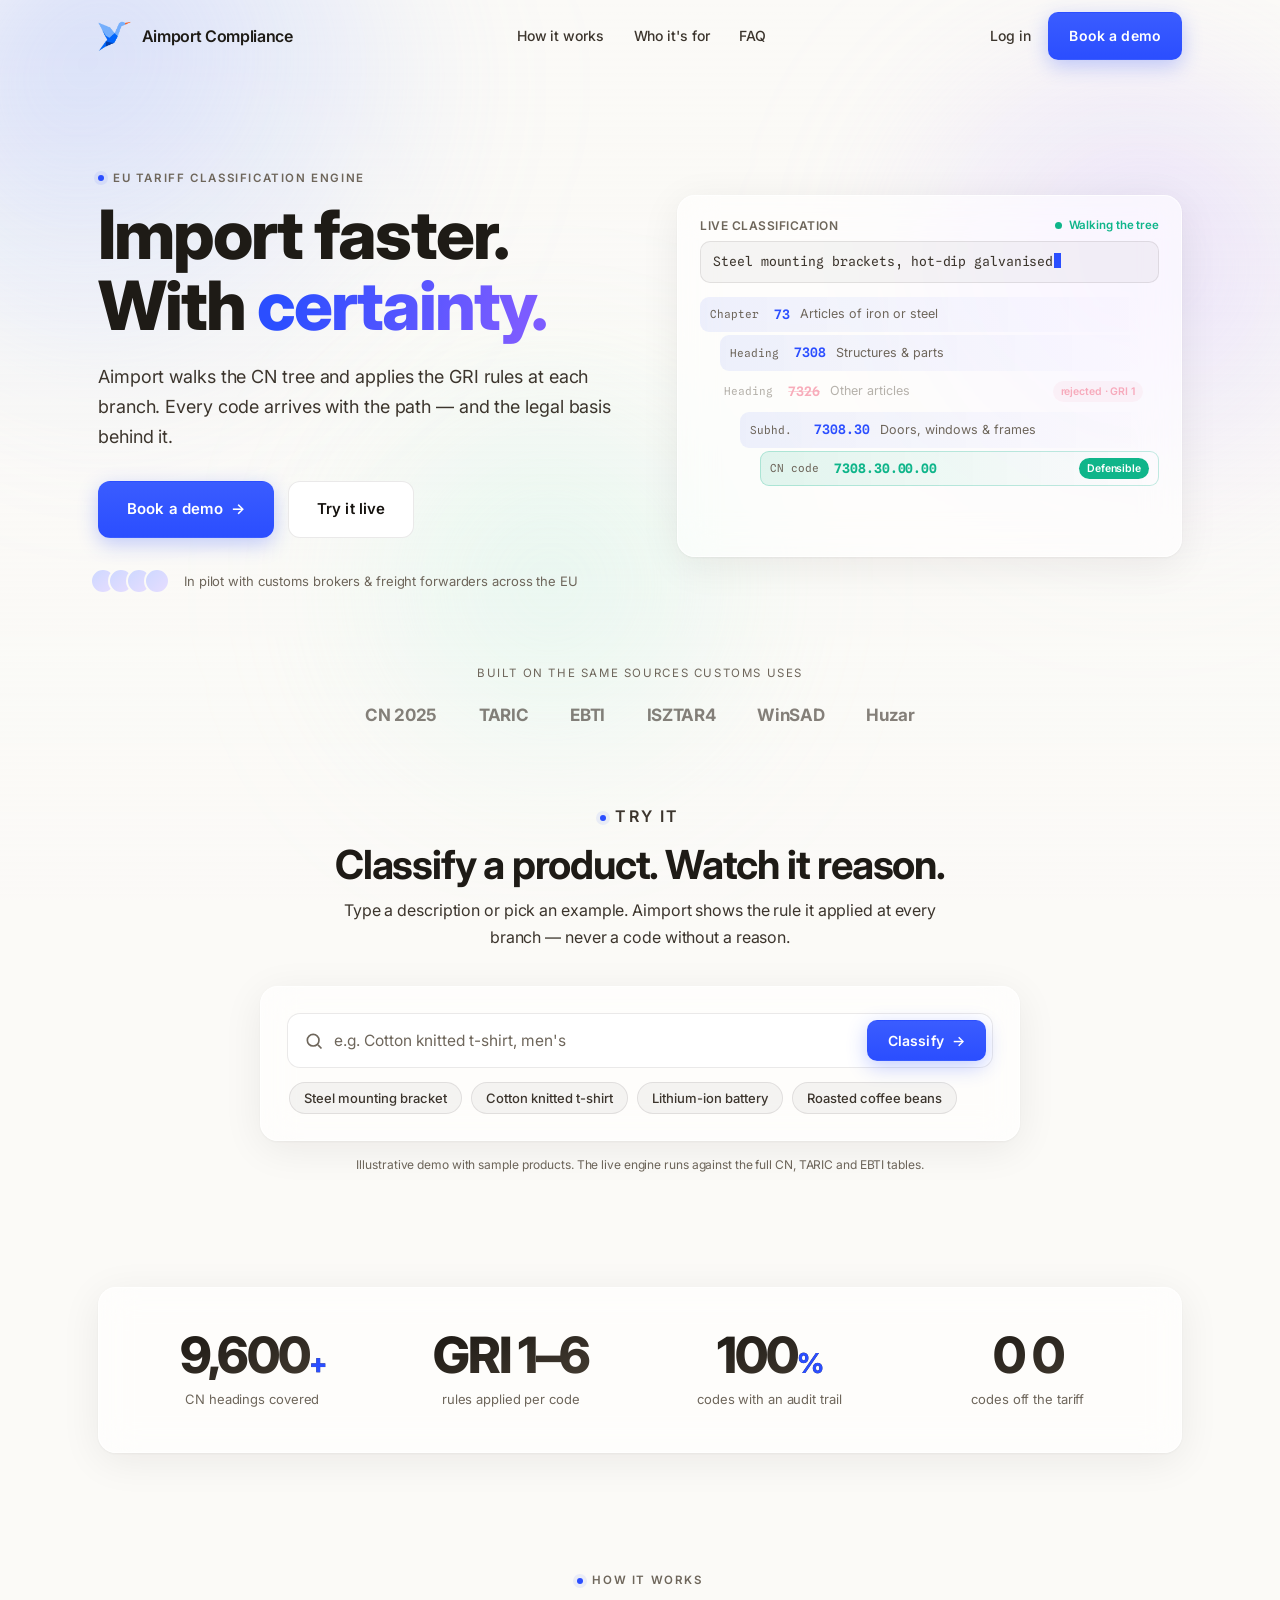
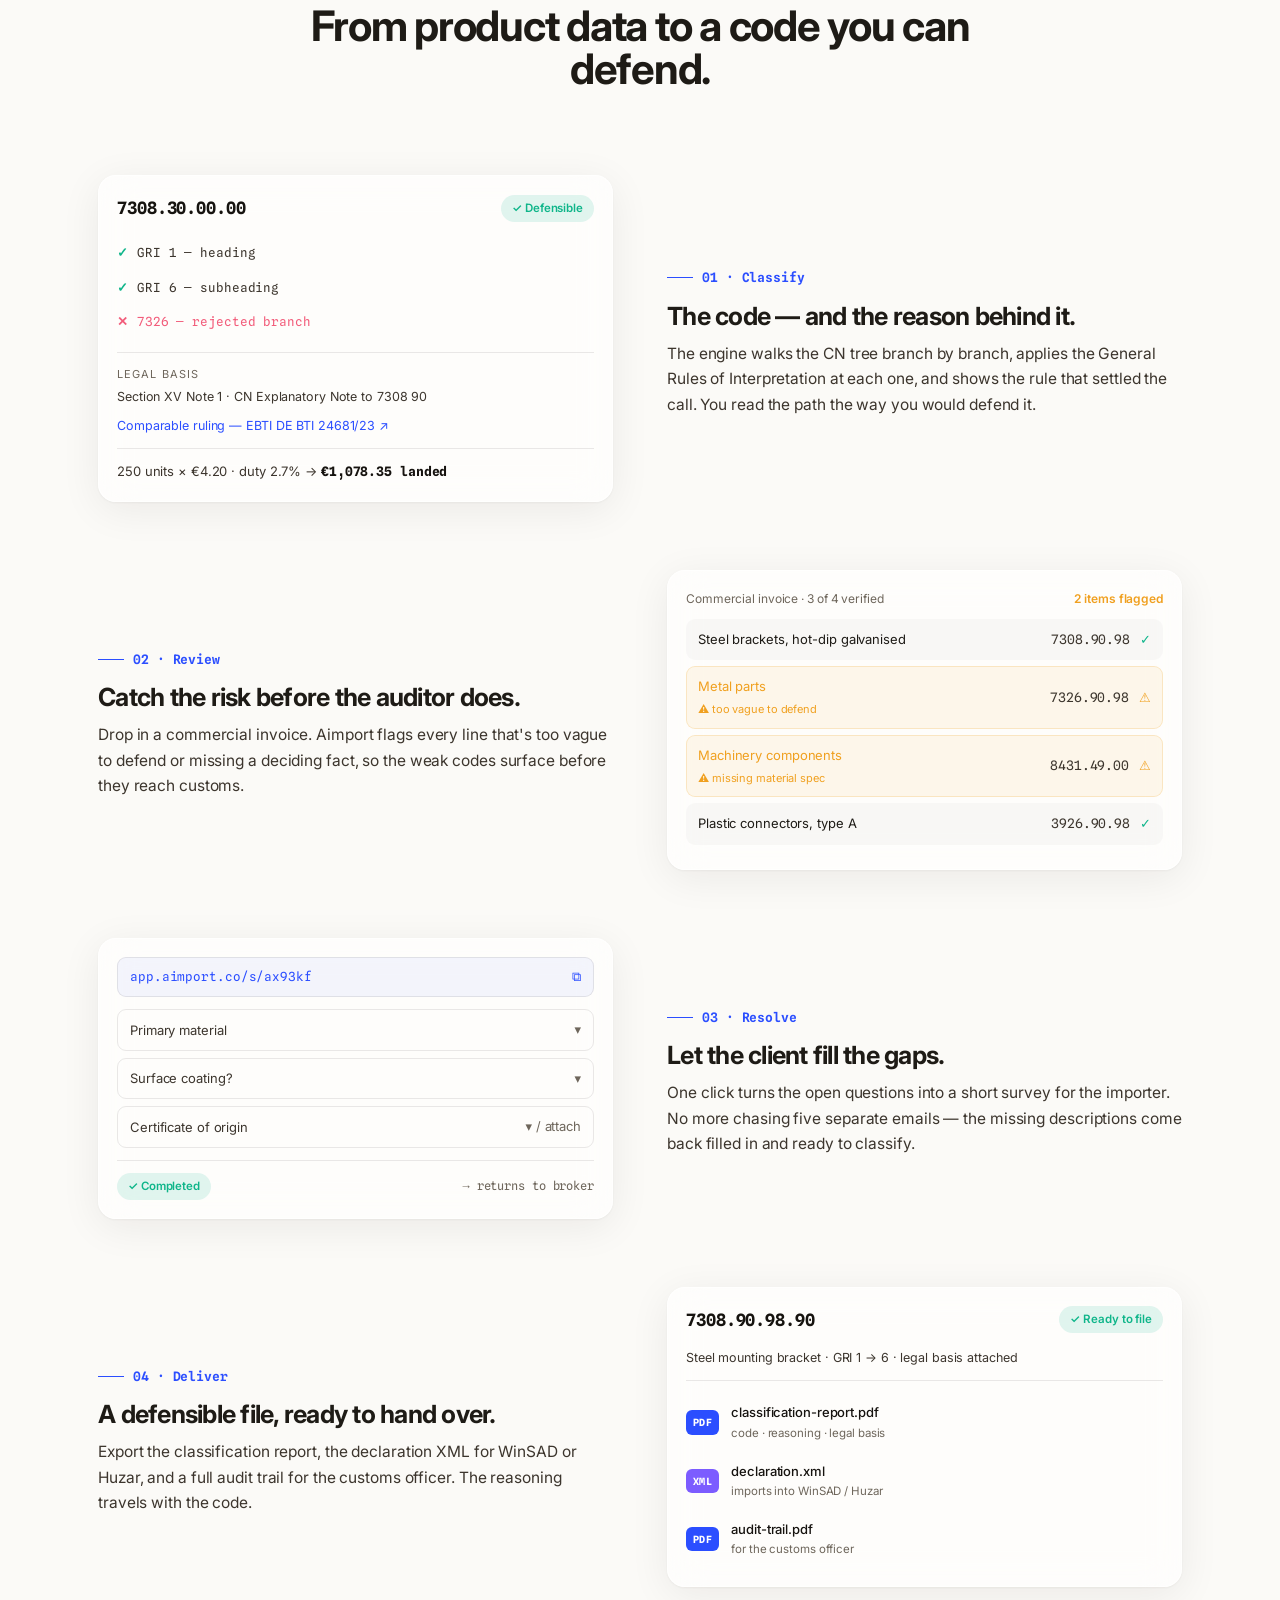
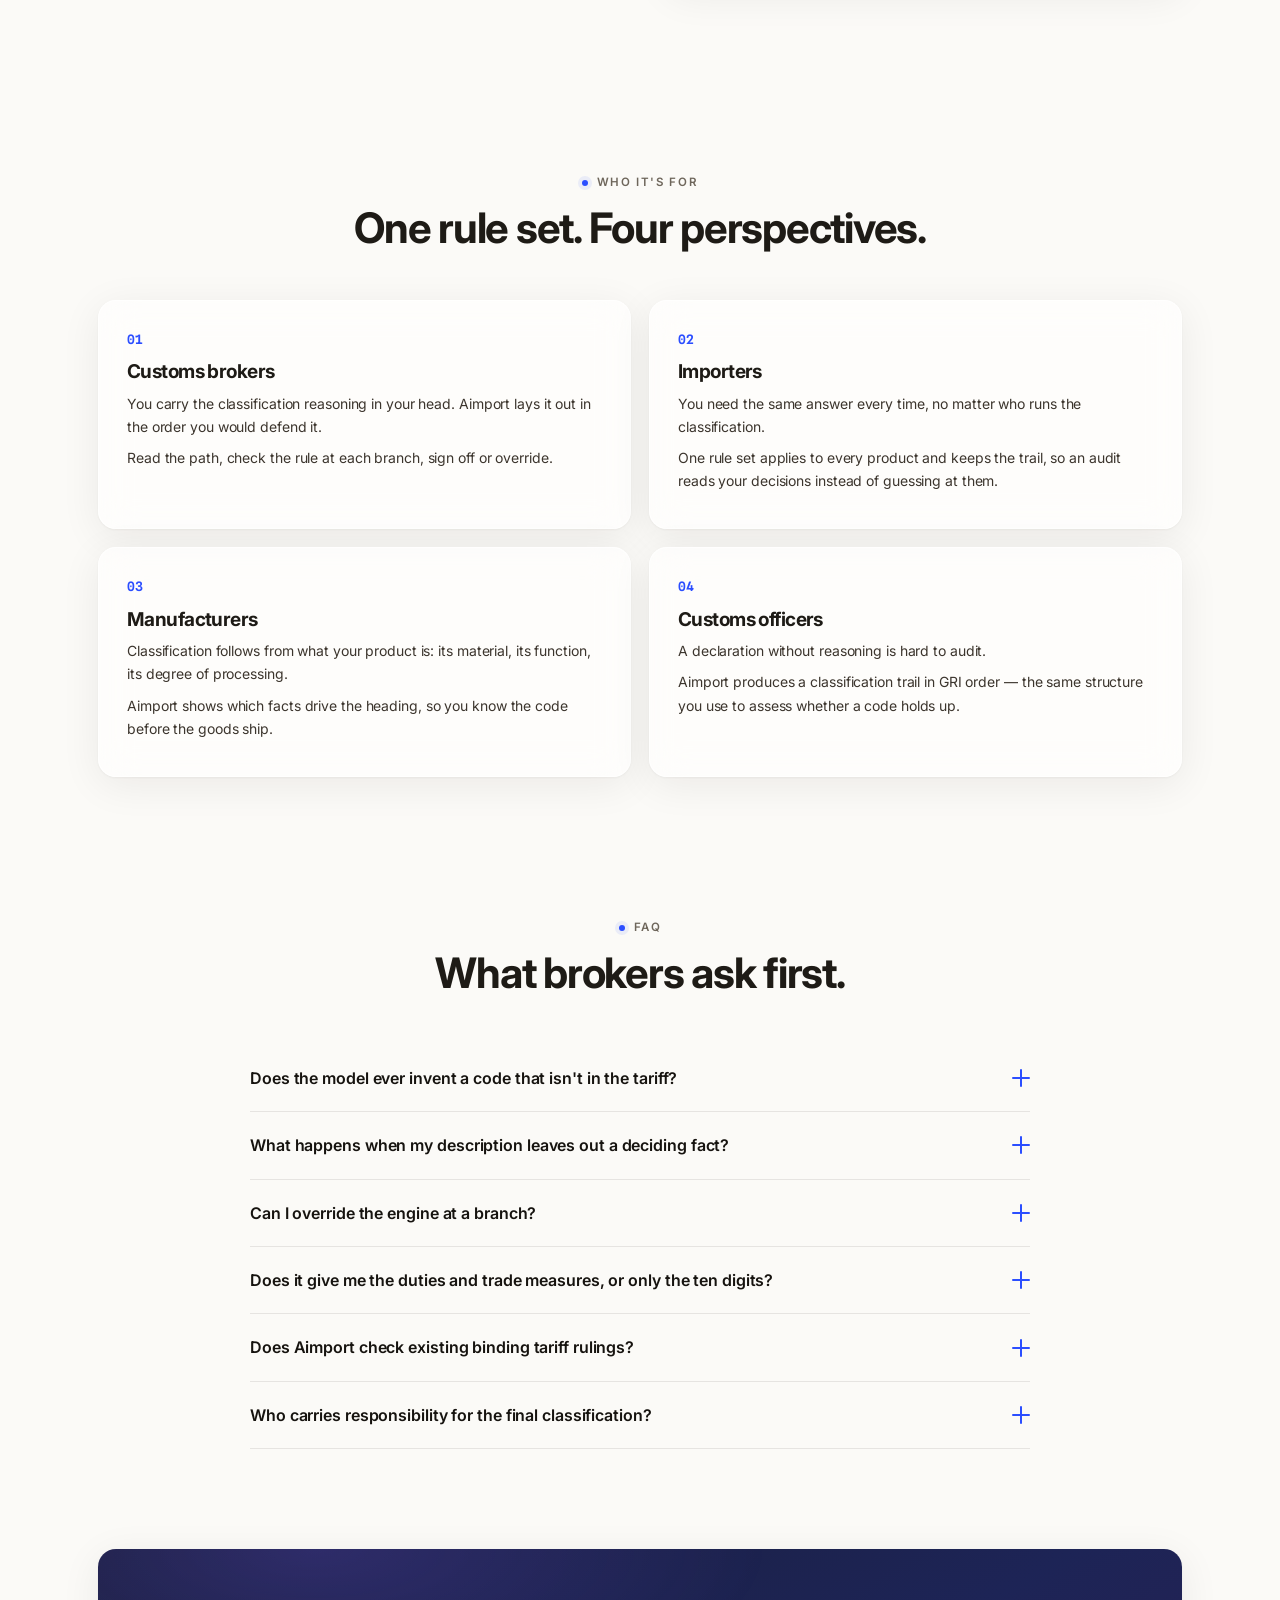
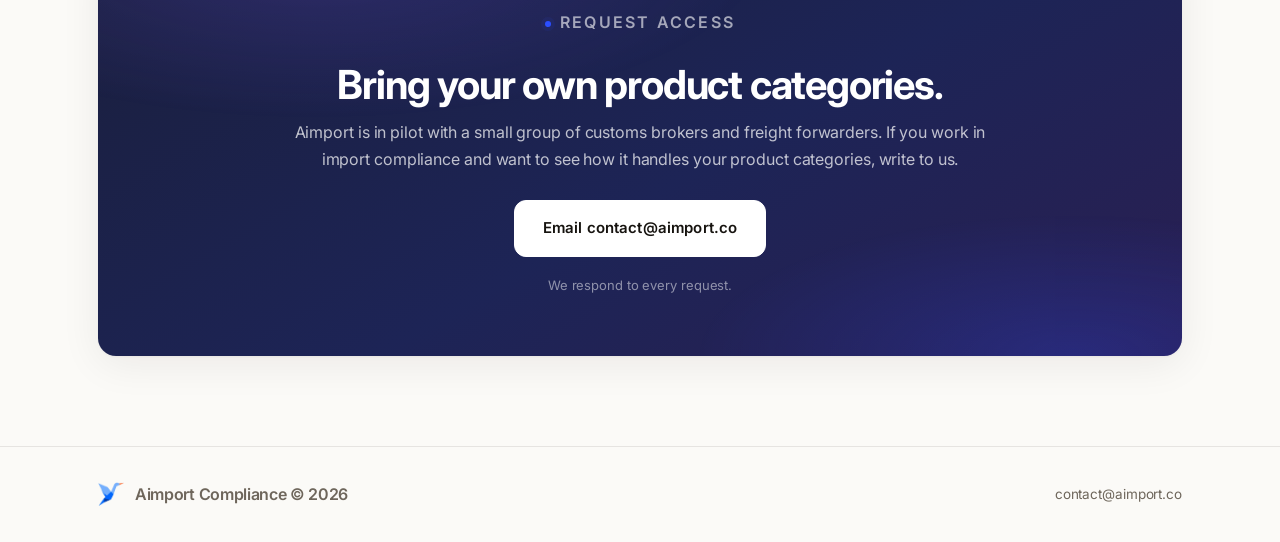
==== redesign/index.html @ 94343684 "redesign: raft-inspired landing variant (animated, multi-accent) Self-contained showcase at /redesig" ====
<!DOCTYPE html>
<html lang="en">
<head>
<meta charset="utf-8">
<meta name="viewport" content="width=device-width, initial-scale=1">
<title>Aimport Compliance — EU Tariff Classification</title>
<meta name="description" content="Aimport walks the CN tree and applies the GRI rules at each branch. Every code arrives with the path and the legal basis behind it.">
<link rel="preconnect" href="https://fonts.googleapis.com">
<link rel="preconnect" href="https://fonts.gstatic.com" crossorigin>
<link href="https://fonts.googleapis.com/css2?family=Inter:wght@400;500;600;700;800&family=Spline+Sans+Mono:wght@400;500;600&display=swap" rel="stylesheet">
<style>
:root{
  /* ---- calm, expanded palette (raft-inspired) ---- */
  --bg:#FBFAF7; --surface:#FFFFFF;
  --ink:#16130F; --text:#1E1B16; --muted:#6E665B; --faint:#3C352D;
  --line:rgba(22,19,15,.09); --line-2:rgba(22,19,15,.05);

  --brand:#2B4EFF;          /* primary blue */
  --violet:#7C5CFF;         /* secondary, gradient partner only */
  --teal:#0FB58A;           /* verified / defensible */
  --amber:#F0A020;          /* risk / flagged */
  --rose:#F25C7A;           /* rejected branch */

  --brand-dim:rgba(43,78,255,.08);
  --glass:rgba(255,255,255,.62);
  --glass-line:rgba(255,255,255,.7);
  --glass-shadow:0 8px 40px rgba(22,19,15,.07), 0 1px 3px rgba(22,19,15,.05);
  --blur:blur(18px) saturate(170%);

  --sans:Inter,system-ui,-apple-system,"Segoe UI",Roboto,sans-serif;
  --mono:"Spline Sans Mono",ui-monospace,SFMono-Regular,Menlo,monospace;
}

*{box-sizing:border-box}
html{scroll-behavior:smooth}
body{margin:0;background:var(--bg);color:var(--text);font-family:var(--sans);
  line-height:1.65;letter-spacing:-.006em;-webkit-font-smoothing:antialiased;overflow-x:hidden}
a{color:inherit;text-decoration:none}
::selection{background:rgba(43,78,255,.16)}
:focus-visible{outline:2px solid var(--brand);outline-offset:3px;border-radius:4px}
h1,h2,h3{margin:0;letter-spacing:-.03em;line-height:1.04}

.wrap{max-width:1140px;margin:0 auto;padding:0 28px}
.eyebrow{font-size:11.5px;font-weight:600;letter-spacing:.14em;text-transform:uppercase;color:var(--muted)}
.eyebrow .dot{display:inline-block;width:6px;height:6px;border-radius:50%;
  background:var(--brand);margin-right:9px;vertical-align:middle;
  box-shadow:0 0 0 4px var(--brand-dim)}

/* ============ animated aurora background ============ */
.aurora{position:fixed;inset:0;z-index:-2;overflow:hidden;pointer-events:none}
.aurora b{position:absolute;border-radius:50%;filter:blur(70px);opacity:.42;mix-blend-mode:multiply}
.aurora .a1{width:46vw;height:46vw;left:-8vw;top:-10vw;
  background:radial-gradient(circle at 30% 30%,#9db4ff,transparent 70%);animation:drift1 22s ease-in-out infinite}
.aurora .a2{width:40vw;height:40vw;right:-6vw;top:6vh;
  background:radial-gradient(circle at 60% 40%,#cbb6ff,transparent 70%);animation:drift2 26s ease-in-out infinite}
.aurora .a3{width:38vw;height:38vw;left:24vw;top:38vh;
  background:radial-gradient(circle at 50% 50%,#a9eed8,transparent 70%);animation:drift3 30s ease-in-out infinite}
.grain{position:fixed;inset:0;z-index:-1;pointer-events:none;opacity:.5;
  background:
    linear-gradient(180deg,rgba(251,250,247,.0) 0%,rgba(251,250,247,.55) 60%,var(--bg) 100%);}
@keyframes drift1{0%,100%{transform:translate(0,0) scale(1)}50%{transform:translate(6vw,4vh) scale(1.12)}}
@keyframes drift2{0%,100%{transform:translate(0,0) scale(1)}50%{transform:translate(-5vw,5vh) scale(1.08)}}
@keyframes drift3{0%,100%{transform:translate(0,0) scale(1)}50%{transform:translate(-4vw,-4vh) scale(1.15)}}

/* ============ scroll progress ============ */
.progress{position:fixed;top:0;left:0;height:2px;width:0;z-index:40;
  background:linear-gradient(90deg,var(--brand),var(--violet));box-shadow:0 0 12px rgba(43,78,255,.5)}

/* ============ nav ============ */
.nav{position:sticky;top:0;z-index:30;transition:background .3s,border-color .3s,box-shadow .3s;
  border-bottom:1px solid transparent}
.nav.scrolled{background:var(--glass);backdrop-filter:var(--blur);-webkit-backdrop-filter:var(--blur);
  border-bottom:1px solid var(--line);box-shadow:0 1px 0 rgba(255,255,255,.5) inset}
.nav .row{display:flex;align-items:center;justify-content:space-between;height:72px}
.logo{display:flex;align-items:center;gap:11px;font-weight:600;font-size:16px;letter-spacing:-.02em}
.logo img{height:30px;width:auto;display:block}
.nav-links{display:flex;gap:30px;align-items:center}
.nav-links a{font-size:14px;font-weight:500;color:var(--faint);transition:color .2s;position:relative}
.nav-links a:hover{color:var(--ink)}
.nav-right{display:flex;gap:18px;align-items:center}
.nav-login{font-size:14px;font-weight:500;color:var(--faint);cursor:pointer;transition:color .2s}
.nav-login:hover{color:var(--ink)}

.btn{display:inline-flex;align-items:center;gap:8px;cursor:pointer;font-family:var(--sans);
  font-size:14px;font-weight:600;letter-spacing:.01em;padding:11px 20px;border-radius:10px;
  border:1px solid var(--line);background:var(--surface);color:var(--ink);
  transition:transform .18s cubic-bezier(.2,.8,.2,1),box-shadow .2s,background .2s,border-color .2s}
.btn:hover{transform:translateY(-1px);box-shadow:var(--glass-shadow)}
.btn-primary{background:linear-gradient(180deg,#3a5cff,#2B4EFF);color:#fff;border-color:transparent;
  box-shadow:0 6px 20px rgba(43,78,255,.28)}
.btn-primary:hover{box-shadow:0 10px 28px rgba(43,78,255,.4);transform:translateY(-2px)}
.btn-lg{padding:15px 28px;font-size:15px;border-radius:12px}
.btn .arr{transition:transform .2s}
.btn:hover .arr{transform:translateX(3px)}

/* ============ hero ============ */
.hero{position:relative;padding:84px 0 40px}
.hero-grid{display:grid;grid-template-columns:1.02fr .98fr;gap:54px;align-items:center}
.hero h1{font-size:clamp(40px,5.4vw,68px);font-weight:800}
.hero h1 .grad{background:linear-gradient(100deg,var(--brand) 10%,var(--violet) 90%);
  -webkit-background-clip:text;background-clip:text;-webkit-text-fill-color:transparent}
.hero-sub{font-size:18px;color:var(--faint);max-width:30em;margin:22px 0 30px}
.hero-cta{display:flex;gap:14px;align-items:center;flex-wrap:wrap}
.trust{margin-top:30px;display:flex;align-items:center;gap:14px;color:var(--muted);font-size:13px}
.trust .avs{display:flex}
.trust .avs span{width:26px;height:26px;border-radius:50%;border:2px solid var(--bg);margin-left:-8px;
  background:linear-gradient(135deg,#cdd8ff,#e7ddff)}
.reveal{opacity:0;transform:translateY(18px);transition:opacity .7s cubic-bezier(.2,.8,.2,1),transform .7s cubic-bezier(.2,.8,.2,1)}
.reveal.in{opacity:1;transform:none}
.reveal.d1{transition-delay:.06s}.reveal.d2{transition-delay:.12s}.reveal.d3{transition-delay:.18s}.reveal.d4{transition-delay:.24s}

/* ---- glass card base ---- */
.glass{background:var(--glass);backdrop-filter:var(--blur);-webkit-backdrop-filter:var(--blur);
  border:1px solid var(--glass-line);border-radius:18px;box-shadow:var(--glass-shadow)}

/* ============ HERO interactive: TARIFF TREE WALK ============ */
.treewalk{padding:20px 22px 22px;position:relative;overflow:hidden}
.tw-head{display:flex;align-items:center;justify-content:space-between;margin-bottom:6px}
.tw-title{font-size:12px;font-weight:600;color:var(--muted);letter-spacing:.04em;text-transform:uppercase}
.tw-live{display:inline-flex;align-items:center;gap:7px;font-size:11.5px;color:var(--teal);font-weight:600}
.tw-live i{width:7px;height:7px;border-radius:50%;background:var(--teal);box-shadow:0 0 0 0 rgba(15,181,138,.5);
  animation:pulse 1.8s infinite}
@keyframes pulse{0%{box-shadow:0 0 0 0 rgba(15,181,138,.45)}70%{box-shadow:0 0 0 7px rgba(15,181,138,0)}100%{box-shadow:0 0 0 0 rgba(15,181,138,0)}}
.tw-input{font-family:var(--mono);font-size:13px;color:var(--faint);background:rgba(22,19,15,.035);
  border:1px solid var(--line);border-radius:10px;padding:9px 12px;margin-bottom:14px}
.tw-input .cur{display:inline-block;width:7px;height:15px;background:var(--brand);vertical-align:-2px;margin-left:1px;animation:blink 1s steps(1) infinite}
@keyframes blink{50%{opacity:0}}
.tw-tree{list-style:none;margin:0;padding:0;font-family:var(--mono);font-size:13px}
.tw-node{display:flex;align-items:center;gap:10px;padding:7px 10px;border-radius:9px;margin:3px 0;
  opacity:.32;transform:translateX(-6px);transition:all .45s cubic-bezier(.2,.8,.2,1);position:relative}
.tw-node .lvl{color:var(--muted);font-size:11px;width:54px;flex:none}
.tw-node .code{font-weight:600;color:var(--faint)}
.tw-node .lbl{color:var(--muted);font-weight:400;font-family:var(--sans);font-size:12.5px;letter-spacing:0}
.tw-node .tag{margin-left:auto;font-size:10.5px;font-weight:600;padding:2px 8px;border-radius:99px;font-family:var(--sans)}
.tw-node[data-depth="1"]{margin-left:0}
.tw-node[data-depth="2"]{margin-left:20px}
.tw-node[data-depth="3"]{margin-left:40px}
.tw-node[data-depth="4"]{margin-left:60px}
.tw-node.active{opacity:1;transform:none;background:linear-gradient(90deg,var(--brand-dim),transparent)}
.tw-node.active .code{color:var(--brand)}
.tw-node.reject{opacity:.5}
.tw-node.reject .code{color:var(--rose);text-decoration:line-through;text-decoration-color:rgba(242,92,122,.55)}
.tw-node.reject .tag{color:var(--rose);background:rgba(242,92,122,.1)}
.tw-node.final{opacity:1;transform:none;background:linear-gradient(90deg,rgba(15,181,138,.12),transparent);
  box-shadow:0 0 0 1px rgba(15,181,138,.25) inset}
.tw-node.final .code{color:var(--teal);font-weight:700}
.tw-node.final .tag{color:#fff;background:var(--teal)}
.tw-foot{margin-top:13px;padding-top:13px;border-top:1px solid var(--line);
  display:flex;align-items:center;justify-content:space-between;font-size:12.5px;color:var(--muted);
  opacity:0;transition:opacity .5s}
.tw-foot.show{opacity:1}
.tw-foot .total{font-family:var(--mono);font-weight:600;color:var(--ink)}

/* ============ logo strip ============ */
.strip{padding:30px 0 10px;text-align:center}
.strip p{font-size:11.5px;letter-spacing:.14em;text-transform:uppercase;color:var(--muted);margin:0 0 18px}
.strip-row{display:flex;justify-content:center;gap:42px;flex-wrap:wrap;align-items:center;opacity:.62}
.strip-row span{font-weight:700;font-size:17px;color:var(--faint);letter-spacing:-.02em}

/* ============ classifier widget ============ */
.demo{padding:64px 0}
.demo-head{text-align:center;max-width:620px;margin:0 auto 36px}
.demo-head h2{font-size:clamp(28px,3.6vw,40px);font-weight:700;margin:14px 0 12px}
.demo-head p{color:var(--faint);font-size:16px;margin:0}
.classifier{padding:26px;max-width:760px;margin:0 auto}
.cl-bar{display:flex;gap:10px;align-items:center;background:var(--surface);border:1px solid var(--line);
  border-radius:13px;padding:6px 6px 6px 16px}
.cl-bar svg{flex:none;color:var(--muted)}
.cl-bar input{flex:1;border:0;outline:0;background:transparent;font-family:var(--sans);font-size:15.5px;
  color:var(--ink);padding:10px 0}
.cl-bar input::placeholder{color:var(--muted)}
.cl-go{flex:none}
.cl-chips{display:flex;gap:9px;flex-wrap:wrap;margin:14px 2px 0}
.cl-chips button{font-family:var(--sans);font-size:13px;font-weight:500;color:var(--faint);cursor:pointer;
  background:rgba(22,19,15,.04);border:1px solid var(--line);border-radius:99px;padding:7px 14px;transition:all .18s}
.cl-chips button:hover{color:var(--brand);border-color:var(--brand);background:var(--brand-dim);transform:translateY(-1px)}
.cl-result{margin-top:18px;border-top:1px dashed var(--line);padding-top:18px;display:none}
.cl-result.show{display:block;animation:fadeUp .5s cubic-bezier(.2,.8,.2,1)}
@keyframes fadeUp{from{opacity:0;transform:translateY(10px)}to{opacity:1;transform:none}}
.cl-trail{list-style:none;margin:0;padding:0}
.cl-trail li{display:flex;align-items:center;gap:11px;padding:9px 12px;border-radius:10px;margin:6px 0;
  background:rgba(22,19,15,.025);font-size:13.5px;opacity:0;transform:translateX(-8px)}
.cl-trail li.in{opacity:1;transform:none;transition:all .4s cubic-bezier(.2,.8,.2,1)}
.cl-trail li .ic{width:20px;height:20px;border-radius:50%;display:grid;place-items:center;flex:none;
  font-size:11px;font-weight:700;color:#fff}
.cl-trail li.ok .ic{background:var(--teal)}
.cl-trail li.rule .ic{background:var(--brand)}
.cl-trail li.x .ic{background:var(--rose)}
.cl-trail li .gri{font-family:var(--mono);font-weight:600;color:var(--faint);flex:none}
.cl-trail li .txt{color:var(--faint)}
.cl-final{margin-top:14px;display:flex;align-items:center;justify-content:space-between;gap:16px;
  background:linear-gradient(100deg,rgba(43,78,255,.07),rgba(124,92,255,.07));
  border:1px solid var(--line);border-radius:13px;padding:16px 20px;opacity:0}
.cl-final.in{opacity:1;transition:opacity .5s}
.cl-final .fcode{font-family:var(--mono);font-size:22px;font-weight:700;color:var(--ink);letter-spacing:-.01em}
.cl-final .flbl{font-size:12px;color:var(--muted);margin-top:2px}
.cl-final .fbadge{font-size:12px;font-weight:600;color:#fff;background:var(--teal);padding:5px 12px;border-radius:99px}
.cl-final .fcost{text-align:right}
.cl-final .fcost b{font-size:17px;color:var(--ink);font-family:var(--mono)}
.disclaimer{text-align:center;font-size:12px;color:var(--muted);margin-top:14px}

/* ============ stats ============ */
.stats{padding:36px 0}
.stats-wrap{display:grid;grid-template-columns:repeat(4,1fr);gap:8px;padding:34px 28px}
.stat{text-align:center;padding:8px}
.stat .num{font-size:clamp(34px,4vw,50px);font-weight:800;letter-spacing:-.04em;line-height:1;
  background:linear-gradient(160deg,var(--ink),#4a4136);-webkit-background-clip:text;background-clip:text;-webkit-text-fill-color:transparent}
.stat .num .u{font-size:.55em;color:var(--brand);-webkit-text-fill-color:var(--brand)}
.stat .lbl{font-size:13px;color:var(--muted);margin-top:9px}

/* ============ features (how it works) ============ */
.features{padding:70px 0}
.sec-head{max-width:680px;margin:0 auto 50px;text-align:center}
.sec-head h2{font-size:clamp(28px,3.6vw,42px);font-weight:700;margin:14px 0 0}
.feat{display:grid;grid-template-columns:1fr 1fr;gap:54px;align-items:center;padding:34px 0}
.feat:nth-child(even) .feat-copy{order:2}
.feat-copy .step-no{font-family:var(--mono);font-size:13px;font-weight:600;color:var(--brand);
  display:inline-flex;align-items:center;gap:9px}
.feat-copy .step-no::before{content:"";width:26px;height:1px;background:var(--brand)}
.feat-copy h3{font-size:25px;font-weight:700;margin:14px 0 12px}
.feat-copy p{color:var(--faint);font-size:15.5px;margin:0;max-width:34em}

/* mock cards */
.mock{padding:18px;font-family:var(--mono);font-size:12.5px}
.mock-top{display:flex;align-items:center;justify-content:space-between;margin-bottom:14px}
.mcode{font-size:17px;font-weight:700;color:var(--ink)}
.pill{display:inline-flex;align-items:center;gap:6px;font-family:var(--sans);font-size:11.5px;font-weight:600;
  padding:4px 11px;border-radius:99px}
.pill-ok{color:var(--teal);background:rgba(15,181,138,.12)}
.pill-warn{color:var(--amber);background:rgba(240,160,32,.14)}
.mline{display:flex;align-items:center;gap:9px;padding:7px 0;color:var(--faint)}
.mline .ck{color:var(--teal);font-weight:700}
.mline.rej{color:var(--rose)}.mline.rej .ck{color:var(--rose)}
.mdiv{border:0;border-top:1px solid var(--line);margin:12px 0}
.mlegal-lbl{font-family:var(--sans);font-size:11px;text-transform:uppercase;letter-spacing:.1em;color:var(--muted)}
.mlegal{font-family:var(--sans);font-size:12.5px;color:var(--faint);margin-top:4px}
.mbti{font-family:var(--sans);font-size:12.5px;color:var(--brand);display:inline-block;margin-top:8px}
.mcost{font-family:var(--sans);font-size:13px;color:var(--faint);margin-top:6px}
.mcost b{color:var(--ink);font-family:var(--mono)}

/* invoice mock */
.inv-bar{display:flex;justify-content:space-between;font-family:var(--sans);font-size:12px;margin-bottom:10px}
.inv-bar .l{color:var(--muted)}.inv-bar .r{color:var(--amber);font-weight:600}
.inv-row{display:flex;align-items:center;justify-content:space-between;gap:12px;padding:10px 12px;
  border-radius:9px;margin:6px 0;background:rgba(22,19,15,.025);font-family:var(--sans);font-size:13px}
.inv-row.flag{background:rgba(240,160,32,.08);box-shadow:0 0 0 1px rgba(240,160,32,.2) inset;
  animation:flagpulse 2.4s ease-in-out infinite}
@keyframes flagpulse{0%,100%{box-shadow:0 0 0 1px rgba(240,160,32,.18) inset}50%{box-shadow:0 0 0 1px rgba(240,160,32,.5) inset}}
.inv-row .weak{color:var(--amber)}
.inv-row .ic{font-family:var(--mono);color:var(--faint);display:flex;gap:10px;align-items:center}
.inv-row .st-ok{color:var(--teal)}.inv-row .st-warn{color:var(--amber)}
.inv-flag{font-size:11px;color:var(--amber);margin-top:3px}

/* export mock */
.exp-file{display:flex;align-items:center;gap:12px;padding:9px 0;font-family:var(--sans)}
.exp-ext{font-family:var(--mono);font-size:10px;font-weight:700;color:#fff;background:var(--brand);
  padding:4px 7px;border-radius:6px;letter-spacing:.04em}
.exp-ext.xml{background:var(--violet)}
.exp-name{font-size:13px;color:var(--ink);font-weight:500}
.exp-meta{font-size:11.5px;color:var(--muted)}

/* survey mock */
.sv-link{display:flex;justify-content:space-between;align-items:center;font-family:var(--mono);
  background:rgba(43,78,255,.05);border:1px solid var(--line);border-radius:9px;padding:9px 12px;
  color:var(--brand);font-size:12.5px;margin-bottom:12px}
.sv-q{display:flex;justify-content:space-between;font-family:var(--sans);font-size:13px;color:var(--faint);
  padding:9px 12px;border:1px solid var(--line);border-radius:9px;margin:7px 0}
.sv-q .car{color:var(--muted)}

/* ============ who cards ============ */
.who{padding:70px 0}
.who-grid{display:grid;grid-template-columns:repeat(2,1fr);gap:18px}
.who-card{padding:28px;position:relative;overflow:hidden;transition:transform .25s,box-shadow .25s}
.who-card::before{content:"";position:absolute;width:200px;height:200px;border-radius:50%;
  background:radial-gradient(circle,var(--brand),transparent 70%);opacity:0;
  left:var(--gx,50%);top:var(--gy,50%);transform:translate(-50%,-50%);transition:opacity .3s;pointer-events:none;filter:blur(40px)}
.who-card:hover::before{opacity:.1}
.who-card .wn{font-family:var(--mono);font-size:13px;color:var(--brand);font-weight:600}
.who-card h3{font-size:19px;margin:12px 0 10px;font-weight:700}
.who-card p{color:var(--faint);font-size:14px;margin:0 0 8px}

/* ============ faq ============ */
.faq{padding:60px 0}
.faq-list{max-width:780px;margin:30px auto 0}
.faq-item{border-bottom:1px solid var(--line)}
.faq-item summary{list-style:none;cursor:pointer;padding:20px 0;display:flex;justify-content:space-between;
  gap:20px;align-items:center;font-size:16px;font-weight:600;color:var(--ink)}
.faq-item summary::-webkit-details-marker{display:none}
.faq-item .mk{width:18px;height:18px;flex:none;position:relative}
.faq-item .mk::before,.faq-item .mk::after{content:"";position:absolute;background:var(--brand);
  border-radius:2px;transition:transform .25s}
.faq-item .mk::before{left:0;top:8px;width:18px;height:2px}
.faq-item .mk::after{left:8px;top:0;width:2px;height:18px}
.faq-item[open] .mk::after{transform:scaleY(0)}
.faq-item .ans{overflow:hidden;max-height:0;transition:max-height .35s ease}
.faq-item[open] .ans{max-height:300px}
.faq-item .ans p{color:var(--faint);font-size:14.5px;margin:0 0 20px;max-width:62ch}

/* ============ final cta ============ */
.cta{padding:40px 0 90px}
.cta-card{padding:60px 40px;text-align:center;position:relative;overflow:hidden;
  background:linear-gradient(150deg,#1a1f3d 0%,#1d2456 55%,#2a1f52 100%);border:0}
.cta-card::after{content:"";position:absolute;inset:0;opacity:.6;pointer-events:none;
  background:radial-gradient(60% 60% at 20% 0%,rgba(124,92,255,.35),transparent 70%),
             radial-gradient(50% 50% at 90% 100%,rgba(43,78,255,.4),transparent 70%)}
.cta-card>*{position:relative;z-index:1}
.cta-card .eyebrow{color:rgba(255,255,255,.6)}
.cta-card h2{color:#fff;font-size:clamp(28px,3.6vw,40px);font-weight:700;margin:14px 0 14px}
.cta-card p{color:rgba(255,255,255,.72);font-size:16px;max-width:46em;margin:0 auto 28px}
.cta-card .respond{color:rgba(255,255,255,.5);font-size:13px;margin-top:18px}
.btn-light{background:#fff;color:var(--ink);border-color:#fff}
.btn-light:hover{box-shadow:0 12px 30px rgba(0,0,0,.3)}

/* ============ footer ============ */
footer{padding:34px 0;border-top:1px solid var(--line)}
footer .row{display:flex;justify-content:space-between;align-items:center;font-size:13.5px;color:var(--muted);flex-wrap:wrap;gap:12px}
footer a:hover{color:var(--brand)}

/* ============ responsive ============ */
@media(max-width:900px){
  .hero-grid,.feat,.who-grid,.stats-wrap{grid-template-columns:1fr}
  .feat{gap:28px}.feat:nth-child(even) .feat-copy{order:0}
  .nav-links{display:none}
  .stats-wrap{grid-template-columns:repeat(2,1fr);gap:24px}
  .hero{padding-top:50px}
}

@media(prefers-reduced-motion:reduce){
  *{animation:none!important;transition:none!important;scroll-behavior:auto!important}
  .reveal{opacity:1;transform:none}
  .aurora b{opacity:.3}
}
</style>
</head>
<body>

<div class="aurora"><b class="a1"></b><b class="a2"></b><b class="a3"></b></div>
<div class="grain"></div>
<div class="progress" id="progress"></div>

<!-- ============ NAV ============ -->
<header class="nav" id="nav">
  <div class="wrap row">
    <a class="logo" href="#"><img src="../logo-mark.png" alt="Aimport">Aimport Compliance</a>
    <nav class="nav-links">
      <a href="#how">How it works</a>
      <a href="#who">Who it's for</a>
      <a href="#faq">FAQ</a>
    </nav>
    <div class="nav-right">
      <span class="nav-login">Log in</span>
      <a class="btn btn-primary" href="https://calendly.com/leo-goerg/aimport-demo" target="_blank" rel="noopener">Book a demo</a>
    </div>
  </div>
</header>

<!-- ============ HERO ============ -->
<section class="hero">
  <div class="wrap hero-grid">
    <div>
      <p class="eyebrow reveal"><span class="dot"></span>EU tariff classification engine</p>
      <h1 class="reveal d1">Import faster.<br>With <span class="grad">certainty.</span></h1>
      <p class="hero-sub reveal d2">Aimport walks the CN tree and applies the GRI rules at each branch. Every code arrives with the path — and the legal basis behind it.</p>
      <div class="hero-cta reveal d3">
        <a class="btn btn-primary btn-lg" href="https://calendly.com/leo-goerg/aimport-demo" target="_blank" rel="noopener">Book a demo <span class="arr">→</span></a>
        <a class="btn btn-lg" href="#demo">Try it live</a>
      </div>
      <div class="trust reveal d4">
        <div class="avs"><span></span><span></span><span></span><span></span></div>
        In pilot with customs brokers &amp; freight forwarders across the EU
      </div>
    </div>

    <!-- interactive tariff tree walk -->
    <div class="glass treewalk reveal d2" id="treewalk">
      <div class="tw-head">
        <span class="tw-title">Live classification</span>
        <span class="tw-live"><i></i>Walking the tree</span>
      </div>
      <div class="tw-input">Steel mounting brackets, hot-dip galvanised<span class="cur"></span></div>
      <ul class="tw-tree" id="twTree">
        <li class="tw-node" data-depth="1" data-step="0"><span class="lvl">Chapter</span><span class="code">73</span><span class="lbl">Articles of iron or steel</span></li>
        <li class="tw-node" data-depth="2" data-step="1"><span class="lvl">Heading</span><span class="code">7308</span><span class="lbl">Structures &amp; parts</span></li>
        <li class="tw-node reject" data-depth="2" data-step="1"><span class="lvl">Heading</span><span class="code">7326</span><span class="lbl">Other articles</span><span class="tag">rejected · GRI 1</span></li>
        <li class="tw-node" data-depth="3" data-step="2"><span class="lvl">Subhd.</span><span class="code">7308.30</span><span class="lbl">Doors, windows &amp; frames</span></li>
        <li class="tw-node final" data-depth="4" data-step="3"><span class="lvl">CN code</span><span class="code">7308.30.00.00</span><span class="tag">Defensible</span></li>
      </ul>
      <div class="tw-foot" id="twFoot">
        <span>GRI 1 → 6 · Section XV Note 1</span>
        <span class="total">€1,078.35 landed</span>
      </div>
    </div>
  </div>
</section>

<!-- ============ LOGO STRIP ============ -->
<section class="strip">
  <div class="wrap">
    <p>Built on the same sources customs uses</p>
    <div class="strip-row">
      <span>CN&nbsp;2025</span><span>TARIC</span><span>EBTI</span><span>ISZTAR4</span><span>WinSAD</span><span>Huzar</span>
    </div>
  </div>
</section>

<!-- ============ INTERACTIVE CLASSIFIER ============ -->
<section class="demo" id="demo">
  <div class="wrap">
    <div class="demo-head reveal">
      <p class="eyebrow"><span class="dot"></span>Try it</p>
      <h2>Classify a product. Watch it reason.</h2>
      <p>Type a description or pick an example. Aimport shows the rule it applied at every branch — never a code without a reason.</p>
    </div>

    <div class="glass classifier reveal d1">
      <div class="cl-bar">
        <svg width="20" height="20" viewBox="0 0 24 24" fill="none" stroke="currentColor" stroke-width="2"><circle cx="11" cy="11" r="7"/><path d="M21 21l-4.3-4.3"/></svg>
        <input id="clInput" type="text" placeholder="e.g. Cotton knitted t-shirt, men's" autocomplete="off">
        <button class="btn btn-primary cl-go" id="clGo">Classify <span class="arr">→</span></button>
      </div>
      <div class="cl-chips" id="clChips">
        <button data-k="steel">Steel mounting bracket</button>
        <button data-k="tshirt">Cotton knitted t-shirt</button>
        <button data-k="battery">Lithium-ion battery</button>
        <button data-k="coffee">Roasted coffee beans</button>
      </div>

      <div class="cl-result" id="clResult">
        <ul class="cl-trail" id="clTrail"></ul>
        <div class="cl-final" id="clFinal">
          <div>
            <div class="fcode" id="fCode">—</div>
            <div class="flbl" id="fLbl"></div>
          </div>
          <div class="fcost">
            <span class="fbadge">Defensible</span>
            <div style="margin-top:8px"><b id="fCost"></b><div class="flbl">est. landed cost</div></div>
          </div>
        </div>
      </div>
    </div>
    <p class="disclaimer">Illustrative demo with sample products. The live engine runs against the full CN, TARIC and EBTI tables.</p>
  </div>
</section>

<!-- ============ STATS ============ -->
<section class="stats">
  <div class="wrap">
    <div class="glass stats-wrap" id="stats">
      <div class="stat"><div class="num" data-to="9600" data-suf="+">0</div><div class="lbl">CN headings covered</div></div>
      <div class="stat"><div class="num" data-to="6" data-pre="GRI 1–">0</div><div class="lbl">rules applied per code</div></div>
      <div class="stat"><div class="num" data-to="100" data-suf="%">0</div><div class="lbl">codes with an audit trail</div></div>
      <div class="stat"><div class="num" data-to="0" data-pre="0 ">invented</div><div class="lbl">codes off the tariff</div></div>
    </div>
  </div>
</section>

<!-- ============ FEATURES / HOW IT WORKS ============ -->
<section class="features" id="how">
  <div class="wrap">
    <div class="sec-head reveal">
      <p class="eyebrow"><span class="dot"></span>How it works</p>
      <h2>From product data to a code you can defend.</h2>
    </div>

    <!-- 01 CLASSIFY -->
    <div class="feat reveal">
      <div class="feat-copy">
        <span class="step-no">01 · Classify</span>
        <h3>The code — and the reason behind it.</h3>
        <p>The engine walks the CN tree branch by branch, applies the General Rules of Interpretation at each one, and shows the rule that settled the call. You read the path the way you would defend it.</p>
      </div>
      <div class="glass mock">
        <div class="mock-top"><span class="mcode">7308.30.00.00</span><span class="pill pill-ok">✓ Defensible</span></div>
        <div class="mline"><span class="ck">✓</span> GRI 1 — heading</div>
        <div class="mline"><span class="ck">✓</span> GRI 6 — subheading</div>
        <div class="mline rej"><span class="ck">✕</span> 7326 — rejected branch</div>
        <hr class="mdiv">
        <div class="mlegal-lbl">Legal basis</div>
        <div class="mlegal">Section XV Note 1 · CN Explanatory Note to 7308 90</div>
        <a class="mbti" href="https://ec.europa.eu/taxation_customs/dds2/ebti/ebti_home.jsp?Lang=en" target="_blank" rel="noopener">Comparable ruling — EBTI DE BTI 24681/23 ↗</a>
        <hr class="mdiv">
        <div class="mcost">250 units × €4.20 · duty 2.7% → <b>€1,078.35 landed</b></div>
      </div>
    </div>

    <!-- 02 REVIEW -->
    <div class="feat reveal">
      <div class="feat-copy">
        <span class="step-no">02 · Review</span>
        <h3>Catch the risk before the auditor does.</h3>
        <p>Drop in a commercial invoice. Aimport flags every line that's too vague to defend or missing a deciding fact, so the weak codes surface before they reach customs.</p>
      </div>
      <div class="glass mock">
        <div class="inv-bar"><span class="l">Commercial invoice · 3 of 4 verified</span><span class="r">2 items flagged</span></div>
        <div class="inv-row"><span>Steel brackets, hot-dip galvanised</span><span class="ic">7308.90.98 <span class="st-ok">✓</span></span></div>
        <div class="inv-row flag"><span><span class="weak">Metal parts</span><div class="inv-flag">⚠ too vague to defend</div></span><span class="ic">7326.90.98 <span class="st-warn">⚠</span></span></div>
        <div class="inv-row flag"><span><span class="weak">Machinery components</span><div class="inv-flag">⚠ missing material spec</div></span><span class="ic">8431.49.00 <span class="st-warn">⚠</span></span></div>
        <div class="inv-row"><span>Plastic connectors, type A</span><span class="ic">3926.90.98 <span class="st-ok">✓</span></span></div>
      </div>
    </div>

    <!-- 03 RESOLVE -->
    <div class="feat reveal">
      <div class="feat-copy">
        <span class="step-no">03 · Resolve</span>
        <h3>Let the client fill the gaps.</h3>
        <p>One click turns the open questions into a short survey for the importer. No more chasing five separate emails — the missing descriptions come back filled in and ready to classify.</p>
      </div>
      <div class="glass mock">
        <div class="sv-link"><span>app.aimport.co/s/ax93kf</span><span>⧉</span></div>
        <div class="sv-q"><span>Primary material</span><span class="car">▾</span></div>
        <div class="sv-q"><span>Surface coating?</span><span class="car">▾</span></div>
        <div class="sv-q"><span>Certificate of origin</span><span class="car">▾ / attach</span></div>
        <hr class="mdiv">
        <div style="display:flex;justify-content:space-between;align-items:center"><span class="pill pill-ok">✓ Completed</span><span style="font-size:12px;color:var(--muted)">→ returns to broker</span></div>
      </div>
    </div>

    <!-- 04 DELIVER -->
    <div class="feat reveal">
      <div class="feat-copy">
        <span class="step-no">04 · Deliver</span>
        <h3>A defensible file, ready to hand over.</h3>
        <p>Export the classification report, the declaration XML for WinSAD or Huzar, and a full audit trail for the customs officer. The reasoning travels with the code.</p>
      </div>
      <div class="glass mock">
        <div class="mock-top"><span class="mcode">7308.90.98.90</span><span class="pill pill-ok">✓ Ready to file</span></div>
        <div class="mlegal" style="margin-bottom:10px">Steel mounting bracket · GRI 1 → 6 · legal basis attached</div>
        <hr class="mdiv">
        <div class="exp-file"><span class="exp-ext">PDF</span><span><div class="exp-name">classification-report.pdf</div><div class="exp-meta">code · reasoning · legal basis</div></span></div>
        <div class="exp-file"><span class="exp-ext xml">XML</span><span><div class="exp-name">declaration.xml</div><div class="exp-meta">imports into WinSAD / Huzar</div></span></div>
        <div class="exp-file"><span class="exp-ext">PDF</span><span><div class="exp-name">audit-trail.pdf</div><div class="exp-meta">for the customs officer</div></span></div>
      </div>
    </div>
  </div>
</section>

<!-- ============ WHO ============ -->
<section class="who" id="who">
  <div class="wrap">
    <div class="sec-head reveal">
      <p class="eyebrow"><span class="dot"></span>Who it's for</p>
      <h2>One rule set. Four perspectives.</h2>
    </div>
    <div class="who-grid">
      <article class="glass who-card reveal"><div class="wn">01</div><h3>Customs brokers</h3><p>You carry the classification reasoning in your head. Aimport lays it out in the order you would defend it.</p><p>Read the path, check the rule at each branch, sign off or override.</p></article>
      <article class="glass who-card reveal d1"><div class="wn">02</div><h3>Importers</h3><p>You need the same answer every time, no matter who runs the classification.</p><p>One rule set applies to every product and keeps the trail, so an audit reads your decisions instead of guessing at them.</p></article>
      <article class="glass who-card reveal d2"><div class="wn">03</div><h3>Manufacturers</h3><p>Classification follows from what your product is: its material, its function, its degree of processing.</p><p>Aimport shows which facts drive the heading, so you know the code before the goods ship.</p></article>
      <article class="glass who-card reveal d3"><div class="wn">04</div><h3>Customs officers</h3><p>A declaration without reasoning is hard to audit.</p><p>Aimport produces a classification trail in GRI order — the same structure you use to assess whether a code holds up.</p></article>
    </div>
  </div>
</section>

<!-- ============ FAQ ============ -->
<section class="faq" id="faq">
  <div class="wrap">
    <div class="sec-head reveal">
      <p class="eyebrow"><span class="dot"></span>FAQ</p>
      <h2>What brokers ask first.</h2>
    </div>
    <div class="faq-list reveal d1">
      <details class="faq-item"><summary>Does the model ever invent a code that isn't in the tariff?<span class="mk"></span></summary><div class="ans"><p>No. At each branch the engine hands the model the candidate headings it pulled from the CN and TARIC tables, and the model picks one or asks for a fact. A code outside that list cannot reach the result, because the model never writes the digits itself.</p></div></details>
      <details class="faq-item"><summary>What happens when my description leaves out a deciding fact?<span class="mk"></span></summary><div class="ans"><p>The engine stops at the branch where the facts run out and asks one question — the same question a classifier would ask: knitted or woven, steel or aluminium. You answer, and the reasoning continues from that branch instead of starting over.</p></div></details>
      <details class="faq-item"><summary>Can I override the engine at a branch?<span class="mk"></span></summary><div class="ans"><p>Yes. Each branch shows the candidates the engine weighed and the rule it applied. Pick a different candidate and the trail records your choice, then the reasoning continues from there. You stay the declarant, and the engine shows its work either way.</p></div></details>
      <details class="faq-item"><summary>Does it give me the duties and trade measures, or only the ten digits?<span class="mk"></span></summary><div class="ans"><p>Both. The engine returns the code, then the measures that attach to it for the origin you enter: the third-country duty, any anti-dumping or countervailing duty, suspensions, and quotas. You see the rate you would declare on entry, not the heading on its own.</p></div></details>
      <details class="faq-item"><summary>Does Aimport check existing binding tariff rulings?<span class="mk"></span></summary><div class="ans"><p>Yes. It searches the EBTI database for binding rulings on goods like yours and shows them next to the result. You see how customs classified comparable products before you commit to a heading, and you spot a conflict before an officer does.</p></div></details>
      <details class="faq-item"><summary>Who carries responsibility for the final classification?<span class="mk"></span></summary><div class="ans"><p>You do. The declarant signs the declaration and owns the result. Aimport gives you the reasoning to check and the trail to defend, and it files nothing on your behalf.</p></div></details>
    </div>
  </div>
</section>

<!-- ============ FINAL CTA ============ -->
<section class="cta">
  <div class="wrap">
    <div class="cta-card glass reveal">
      <p class="eyebrow"><span class="dot"></span>Request access</p>
      <h2>Bring your own product categories.</h2>
      <p>Aimport is in pilot with a small group of customs brokers and freight forwarders. If you work in import compliance and want to see how it handles your product categories, write to us.</p>
      <a class="btn btn-light btn-lg" href="mailto:contact@aimport.co?subject=Aimport%20access%20request">Email contact@aimport.co</a>
      <div class="respond">We respond to every request.</div>
    </div>
  </div>
</section>

<footer>
  <div class="wrap row">
    <a class="logo" href="#"><img src="../logo-mark.png" alt="" style="height:24px">Aimport Compliance © 2026</a>
    <a href="mailto:contact@aimport.co">contact@aimport.co</a>
  </div>
</footer>

<script>
/* ---- nav scroll state + progress bar ---- */
(function(){
  var nav=document.getElementById('nav'),bar=document.getElementById('progress'),doc=document.documentElement;
  function f(){
    var y=window.scrollY||0;
    nav.classList.toggle('scrolled',y>10);
    var max=doc.scrollHeight-window.innerHeight;
    bar.style.width=(max>0?(y/max*100):0)+'%';
  }
  window.addEventListener('scroll',f,{passive:true});f();
})();

/* ---- scroll reveal ---- */
(function(){
  var io=new IntersectionObserver(function(es){
    es.forEach(function(e){if(e.isIntersecting){e.target.classList.add('in');io.unobserve(e.target);}});
  },{threshold:.14});
  document.querySelectorAll('.reveal').forEach(function(el){io.observe(el);});
})();

/* ---- hero tree walk animation (loops) ---- */
(function(){
  var tree=document.getElementById('twTree'),foot=document.getElementById('twFoot');
  if(!tree)return;
  var nodes=[].slice.call(tree.querySelectorAll('.tw-node'));
  var reduce=window.matchMedia('(prefers-reduced-motion:reduce)').matches;
  function reset(){nodes.forEach(function(n){n.classList.remove('active');if(n.classList.contains('final'))n.style.opacity='.3';});foot.classList.remove('show');}
  function run(){
    reset();
    var i=0;
    function next(){
      if(i>=nodes.length){foot.classList.add('show');setTimeout(run,3200);return;}
      var n=nodes[i];
      if(n.classList.contains('final')){n.style.opacity='1';}
      else if(!n.classList.contains('reject')){n.classList.add('active');}
      else{n.style.opacity='.5';}
      i++;setTimeout(next,650);
    }
    setTimeout(next,500);
  }
  if(reduce){nodes.forEach(function(n){n.classList.add('active');n.style.opacity='1';});foot.classList.add('show');}
  else{
    var io=new IntersectionObserver(function(es){es.forEach(function(e){if(e.isIntersecting){run();io.disconnect();}});},{threshold:.3});
    io.observe(tree);
  }
})();

/* ---- animated stat counters ---- */
(function(){
  var wrap=document.getElementById('stats');if(!wrap)return;
  var done=false;
  function animate(){
    if(done)return;done=true;
    wrap.querySelectorAll('.num').forEach(function(el){
      var to=parseFloat(el.getAttribute('data-to'));
      if(isNaN(to))return;
      var suf=el.getAttribute('data-suf')||'',pre=el.getAttribute('data-pre')||'';
      var dur=1300,start=null;
      function step(ts){
        if(!start)start=ts;
        var p=Math.min((ts-start)/dur,1),e=1-Math.pow(1-p,3);
        var v=Math.round(to*e);
        el.innerHTML=pre+v.toLocaleString()+(suf?'<span class="u">'+suf+'</span>':'');
        if(p<1)requestAnimationFrame(step);
      }
      requestAnimationFrame(step);
    });
  }
  var io=new IntersectionObserver(function(es){es.forEach(function(e){if(e.isIntersecting)animate();});},{threshold:.4});
  io.observe(wrap);
})();

/* ---- who-card cursor glow ---- */
(function(){
  if(window.matchMedia('(hover:none)').matches)return;
  document.querySelectorAll('.who-card').forEach(function(c){
    c.addEventListener('mousemove',function(e){
      var r=c.getBoundingClientRect();
      c.style.setProperty('--gx',(e.clientX-r.left)+'px');
      c.style.setProperty('--gy',(e.clientY-r.top)+'px');
    });
  });
})();

/* ---- interactive classifier ---- */
(function(){
  var DATA={
    steel:{q:'Steel mounting brackets, hot-dip galvanised',code:'7308.30.00.00',lbl:'Structures & parts of iron or steel',cost:'€1,078.35',
      trail:[['rule','GRI 1','Heading 73 — articles of iron or steel'],['x','GRI 1','7326 (other articles) rejected — bracket is a structural part'],['rule','GRI 6','Subheading 7308.30 — frames & thresholds'],['ok','Result','7308.30.00.00 · Section XV Note 1']]},
    tshirt:{q:"Cotton knitted t-shirt, men's",code:'6109.10.00.10',lbl:"T-shirts, knitted, of cotton",cost:'€612.00',
      trail:[['rule','GRI 1','Chapter 61 — knitted apparel (vs 62 woven)'],['rule','GRI 1','Heading 6109 — T-shirts & vests'],['rule','GRI 6','Subheading 6109.10 — of cotton'],['ok','Result','6109.10.00.10 · CN Note to Ch. 61']]},
    battery:{q:'Lithium-ion battery, rechargeable',code:'8507.60.00.00',lbl:'Lithium-ion accumulators',cost:'€2,340.00',
      trail:[['rule','GRI 1','Heading 8507 — electric accumulators'],['x','GRI 1','8506 (primary cells) rejected — battery is rechargeable'],['rule','GRI 6','Subheading 8507.60 — lithium-ion'],['ok','Result','8507.60.00.00 · ADD check flagged']]},
    coffee:{q:'Roasted coffee beans, not decaffeinated',code:'0901.21.00.00',lbl:'Coffee, roasted, not decaffeinated',cost:'€845.50',
      trail:[['rule','GRI 1','Heading 0901 — coffee'],['x','GRI 1','2101 (extracts) rejected — beans, not instant'],['rule','GRI 6','Subheading 0901.21 — roasted, caffeinated'],['ok','Result','0901.21.00.00 · 7.5% third-country duty']]}
  };
  var input=document.getElementById('clInput'),go=document.getElementById('clGo'),
      chips=document.getElementById('clChips'),result=document.getElementById('clResult'),
      trail=document.getElementById('clTrail'),finalBox=document.getElementById('clFinal'),
      fCode=document.getElementById('fCode'),fLbl=document.getElementById('fLbl'),fCost=document.getElementById('fCost');
  var icons={ok:'✓',rule:'§',x:'✕'};

  function classify(key){
    var d=DATA[key]||matchFree(input.value);
    if(!d)return;
    input.value=d.q;
    result.classList.add('show');
    trail.innerHTML='';finalBox.classList.remove('in');
    result.scrollIntoView({behavior:'smooth',block:'nearest'});
    d.trail.forEach(function(row,i){
      var li=document.createElement('li');
      li.className='cl-trail '+row[0];
      li.innerHTML='<span class="ic">'+icons[row[0]]+'</span><span class="gri">'+row[1]+'</span><span class="txt">'+row[2]+'</span>';
      trail.appendChild(li);
      setTimeout(function(){li.classList.add('in');},220*(i+1));
    });
    setTimeout(function(){
      fCode.textContent=d.code;fLbl.textContent=d.lbl;fCost.textContent=d.cost;
      finalBox.classList.add('in');
    },220*(d.trail.length+1));
  }
  function matchFree(t){
    t=(t||'').toLowerCase();
    if(/steel|bracket|galvan/.test(t))return DATA.steel;
    if(/shirt|cotton|knit|apparel/.test(t))return DATA.tshirt;
    if(/batter|lithium|cell/.test(t))return DATA.battery;
    if(/coffee|bean|roast/.test(t))return DATA.coffee;
    return DATA.steel;
  }
  chips.addEventListener('click',function(e){var b=e.target.closest('button');if(b)classify(b.getAttribute('data-k'));});
  go.addEventListener('click',function(){classify(null);});
  input.addEventListener('keydown',function(e){if(e.key==='Enter')classify(null);});
})();
</script>
</body>
</html>
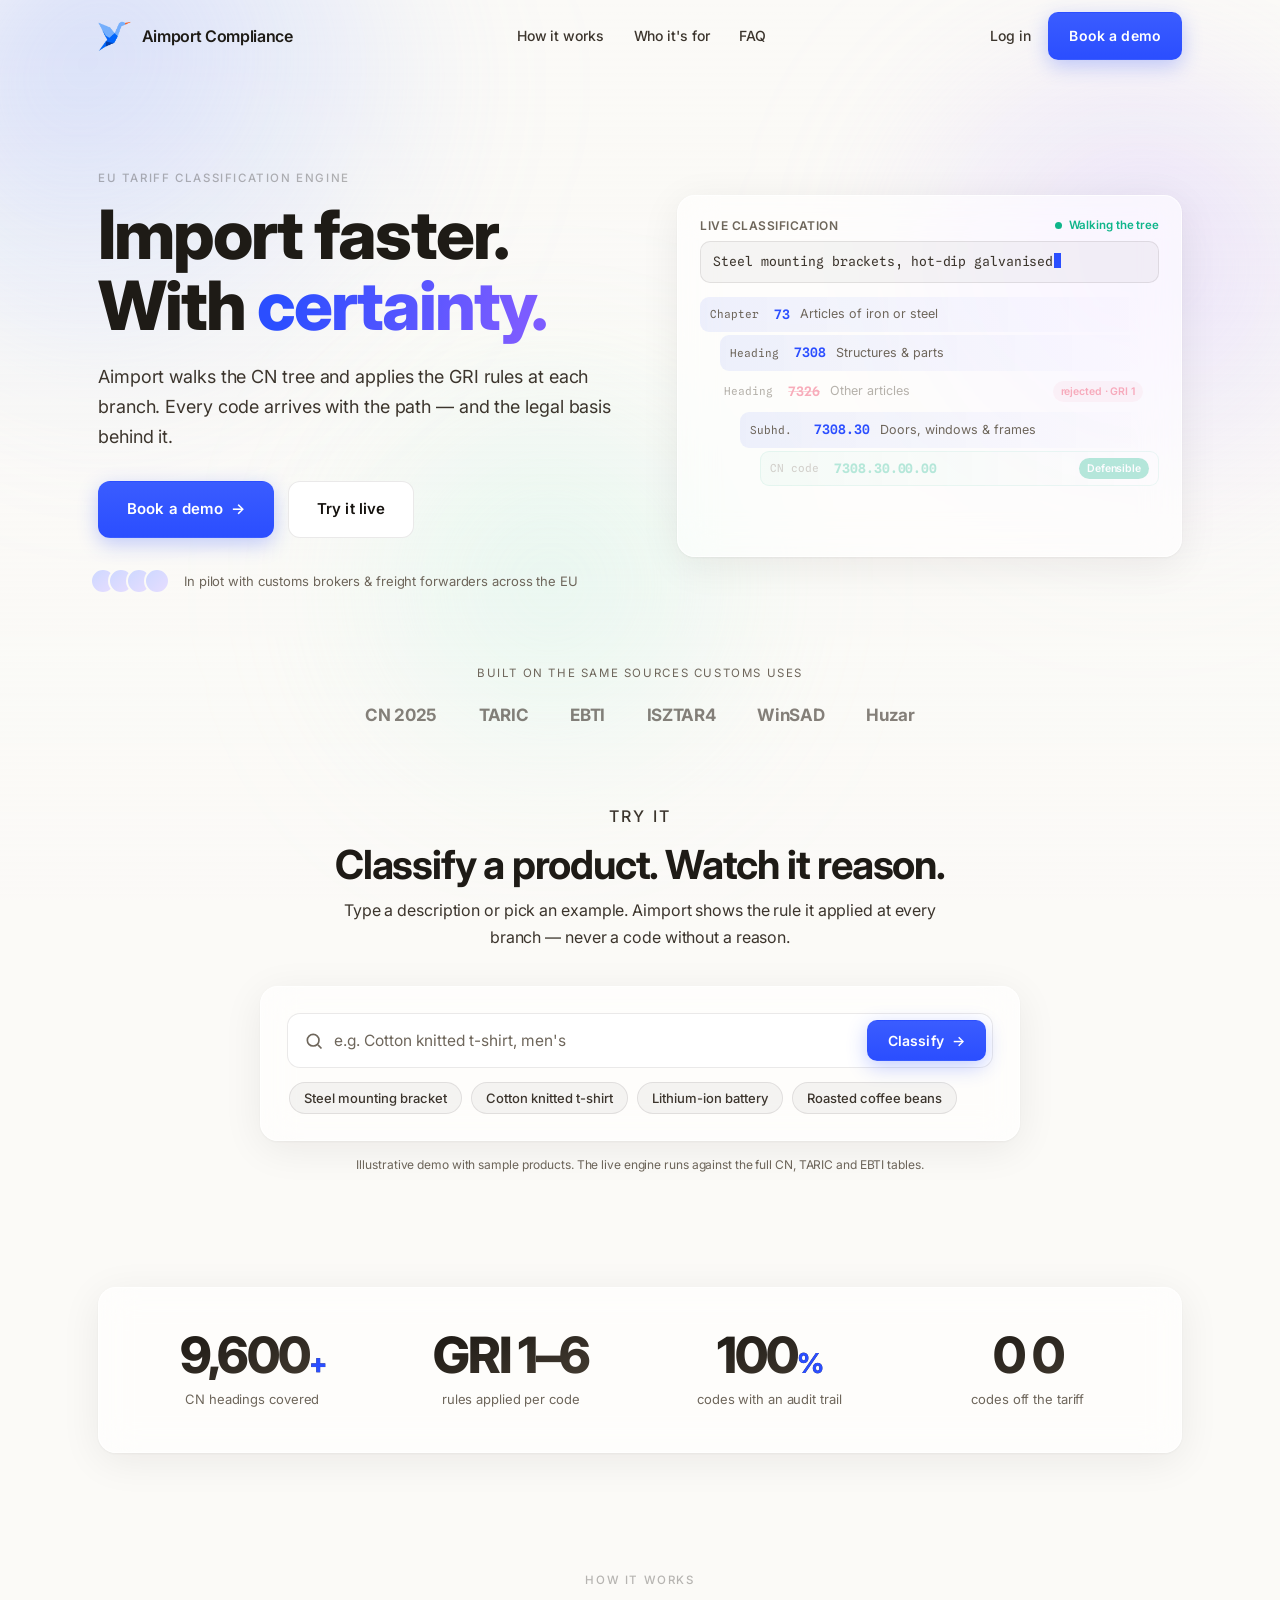
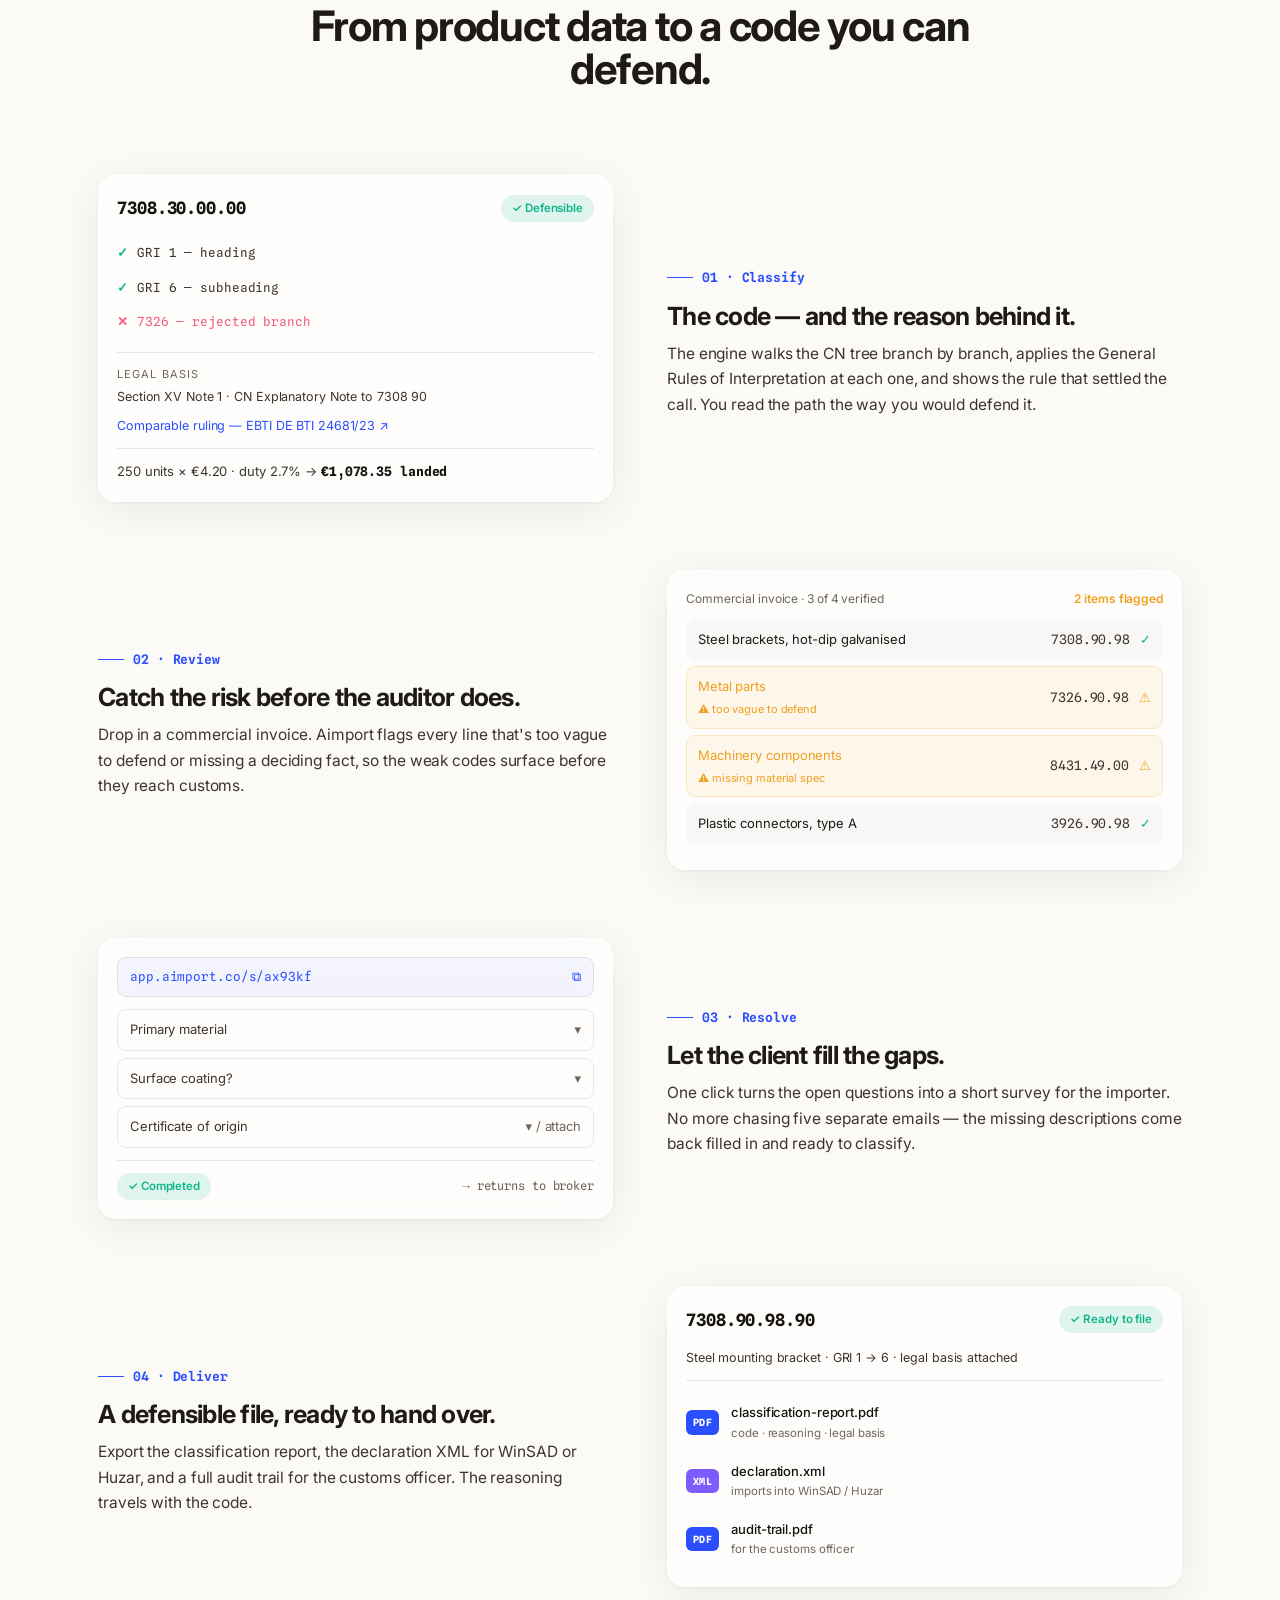
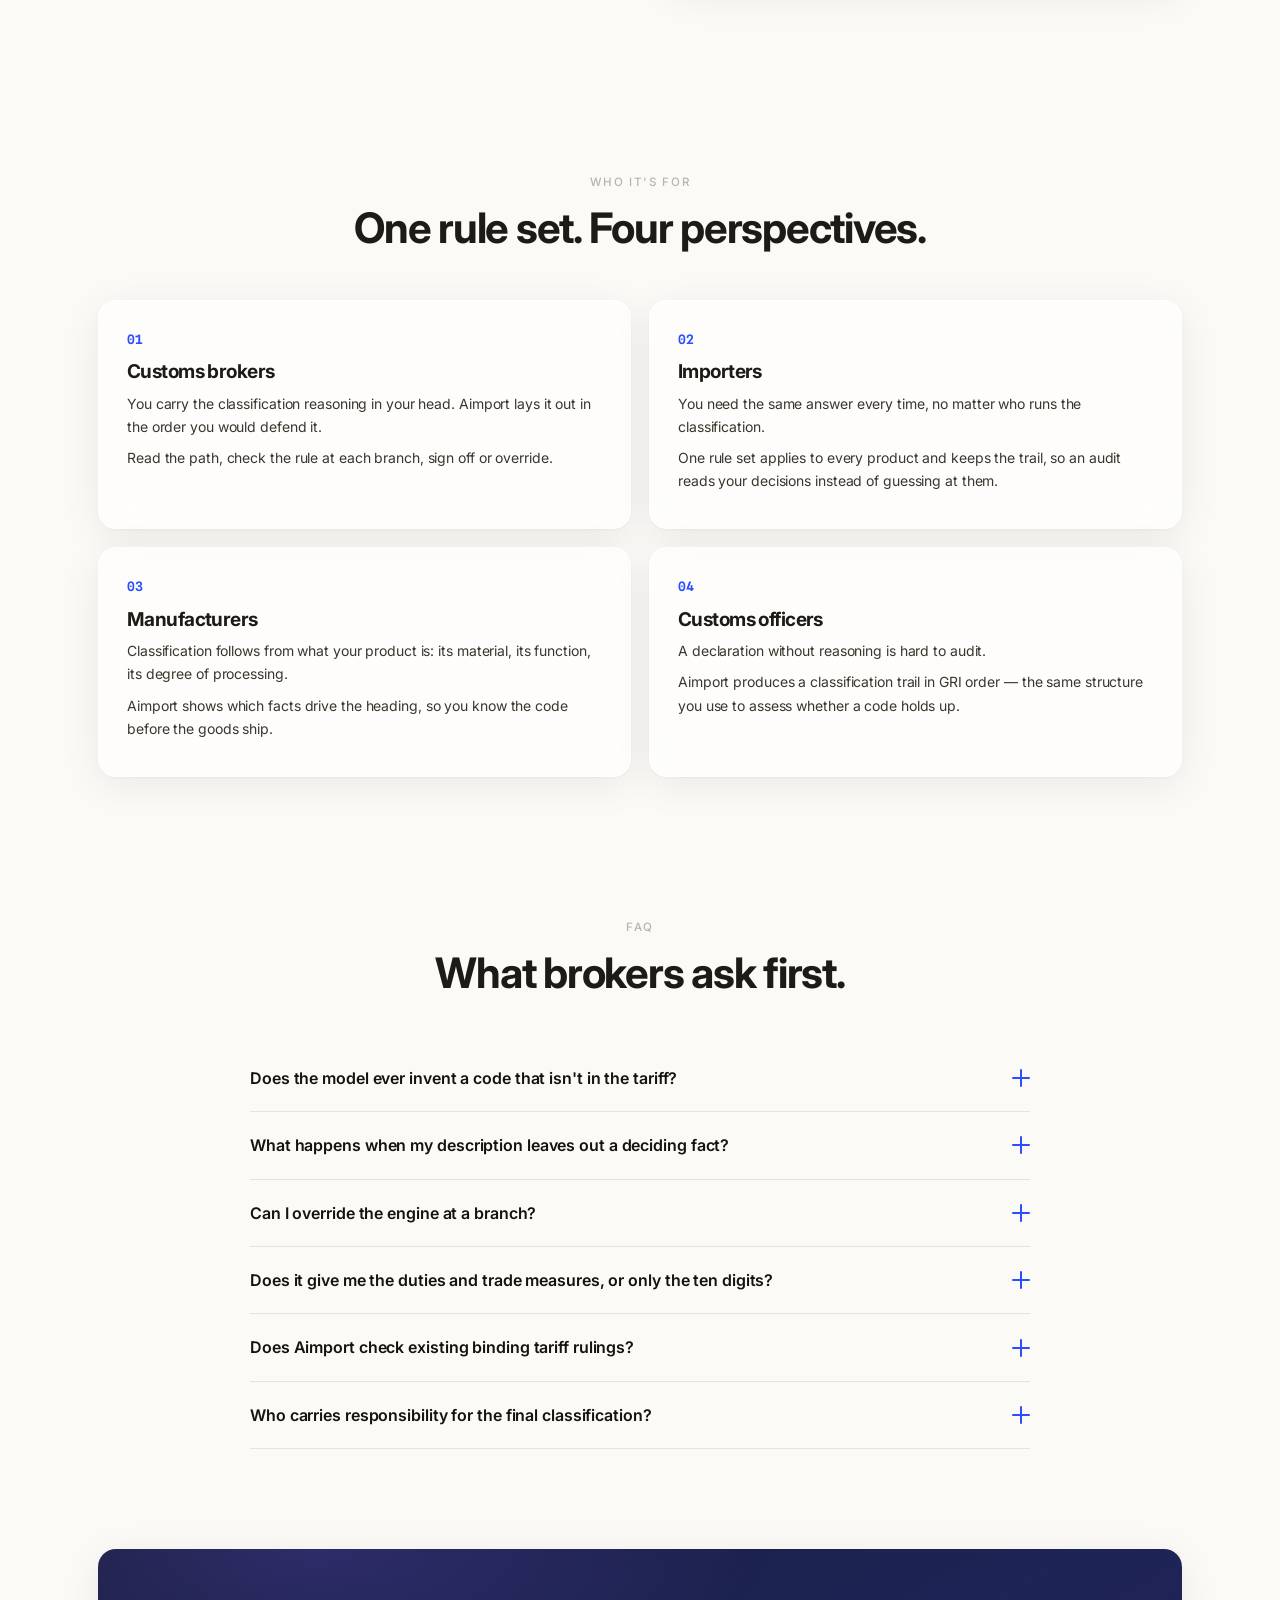
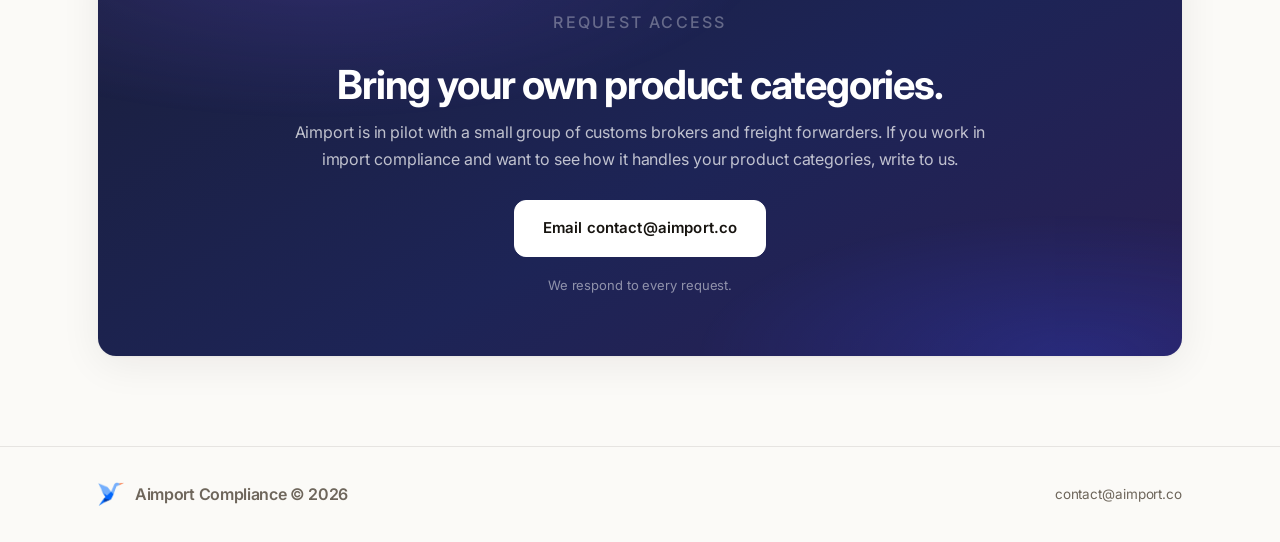
==== commit cb53562f: "redesign: mute eyebrow labels to faint grey, remove blue dots Co-Authored-By: Claude Opus 4.8 <norep" ====
--- a/redesign/index.html
+++ b/redesign/index.html
@@ -41,10 +41,8 @@
 h1,h2,h3{margin:0;letter-spacing:-.03em;line-height:1.04}
 
 .wrap{max-width:1140px;margin:0 auto;padding:0 28px}
-.eyebrow{font-size:11.5px;font-weight:600;letter-spacing:.14em;text-transform:uppercase;color:var(--muted)}
-.eyebrow .dot{display:inline-block;width:6px;height:6px;border-radius:50%;
-  background:var(--brand);margin-right:9px;vertical-align:middle;
-  box-shadow:0 0 0 4px var(--brand-dim)}
+.eyebrow{font-size:11.5px;font-weight:500;letter-spacing:.14em;text-transform:uppercase;color:rgba(22,19,15,.3)}
+.eyebrow .dot{display:none}
 
 /* ============ animated aurora background ============ */
 .aurora{position:fixed;inset:0;z-index:-2;overflow:hidden;pointer-events:none}
@@ -304,7 +302,7 @@
   background:radial-gradient(60% 60% at 20% 0%,rgba(124,92,255,.35),transparent 70%),
              radial-gradient(50% 50% at 90% 100%,rgba(43,78,255,.4),transparent 70%)}
 .cta-card>*{position:relative;z-index:1}
-.cta-card .eyebrow{color:rgba(255,255,255,.6)}
+.cta-card .eyebrow{color:rgba(255,255,255,.32)}
 .cta-card h2{color:#fff;font-size:clamp(28px,3.6vw,40px);font-weight:700;margin:14px 0 14px}
 .cta-card p{color:rgba(255,255,255,.72);font-size:16px;max-width:46em;margin:0 auto 28px}
 .cta-card .respond{color:rgba(255,255,255,.5);font-size:13px;margin-top:18px}
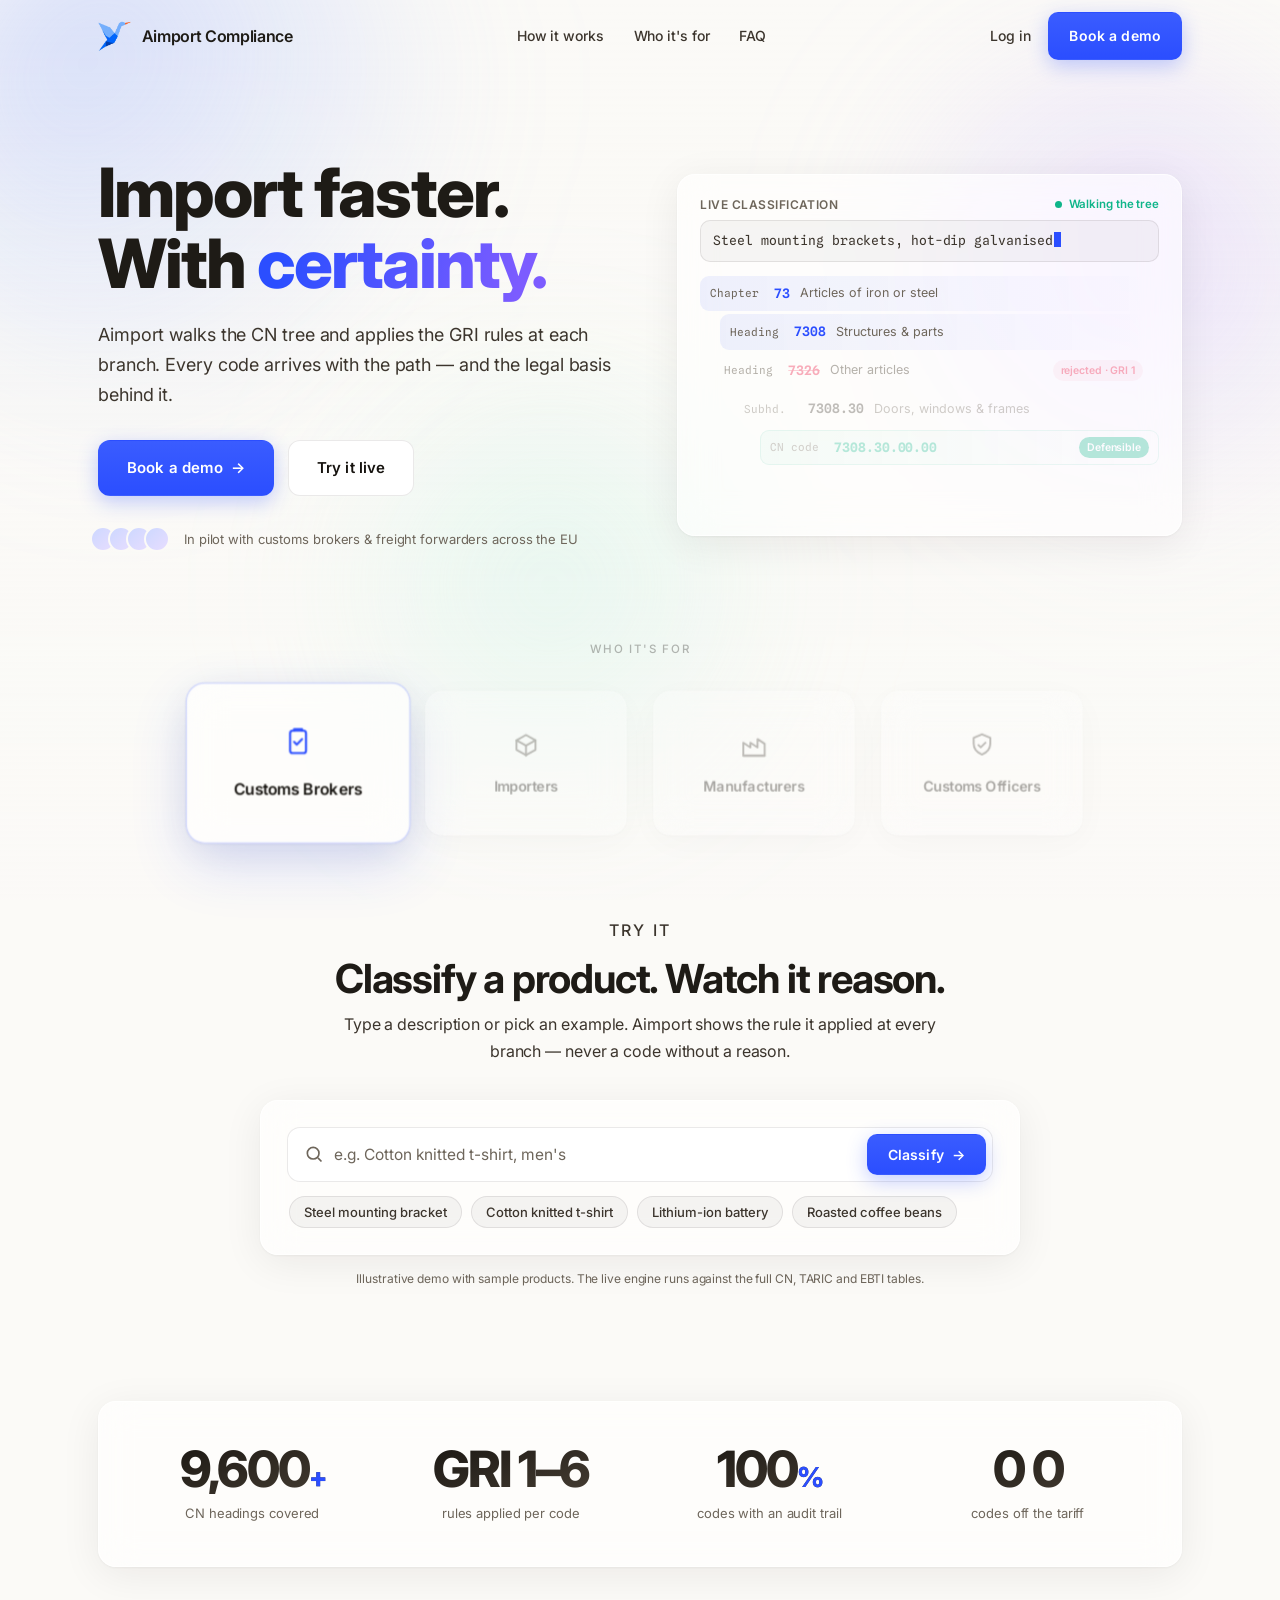
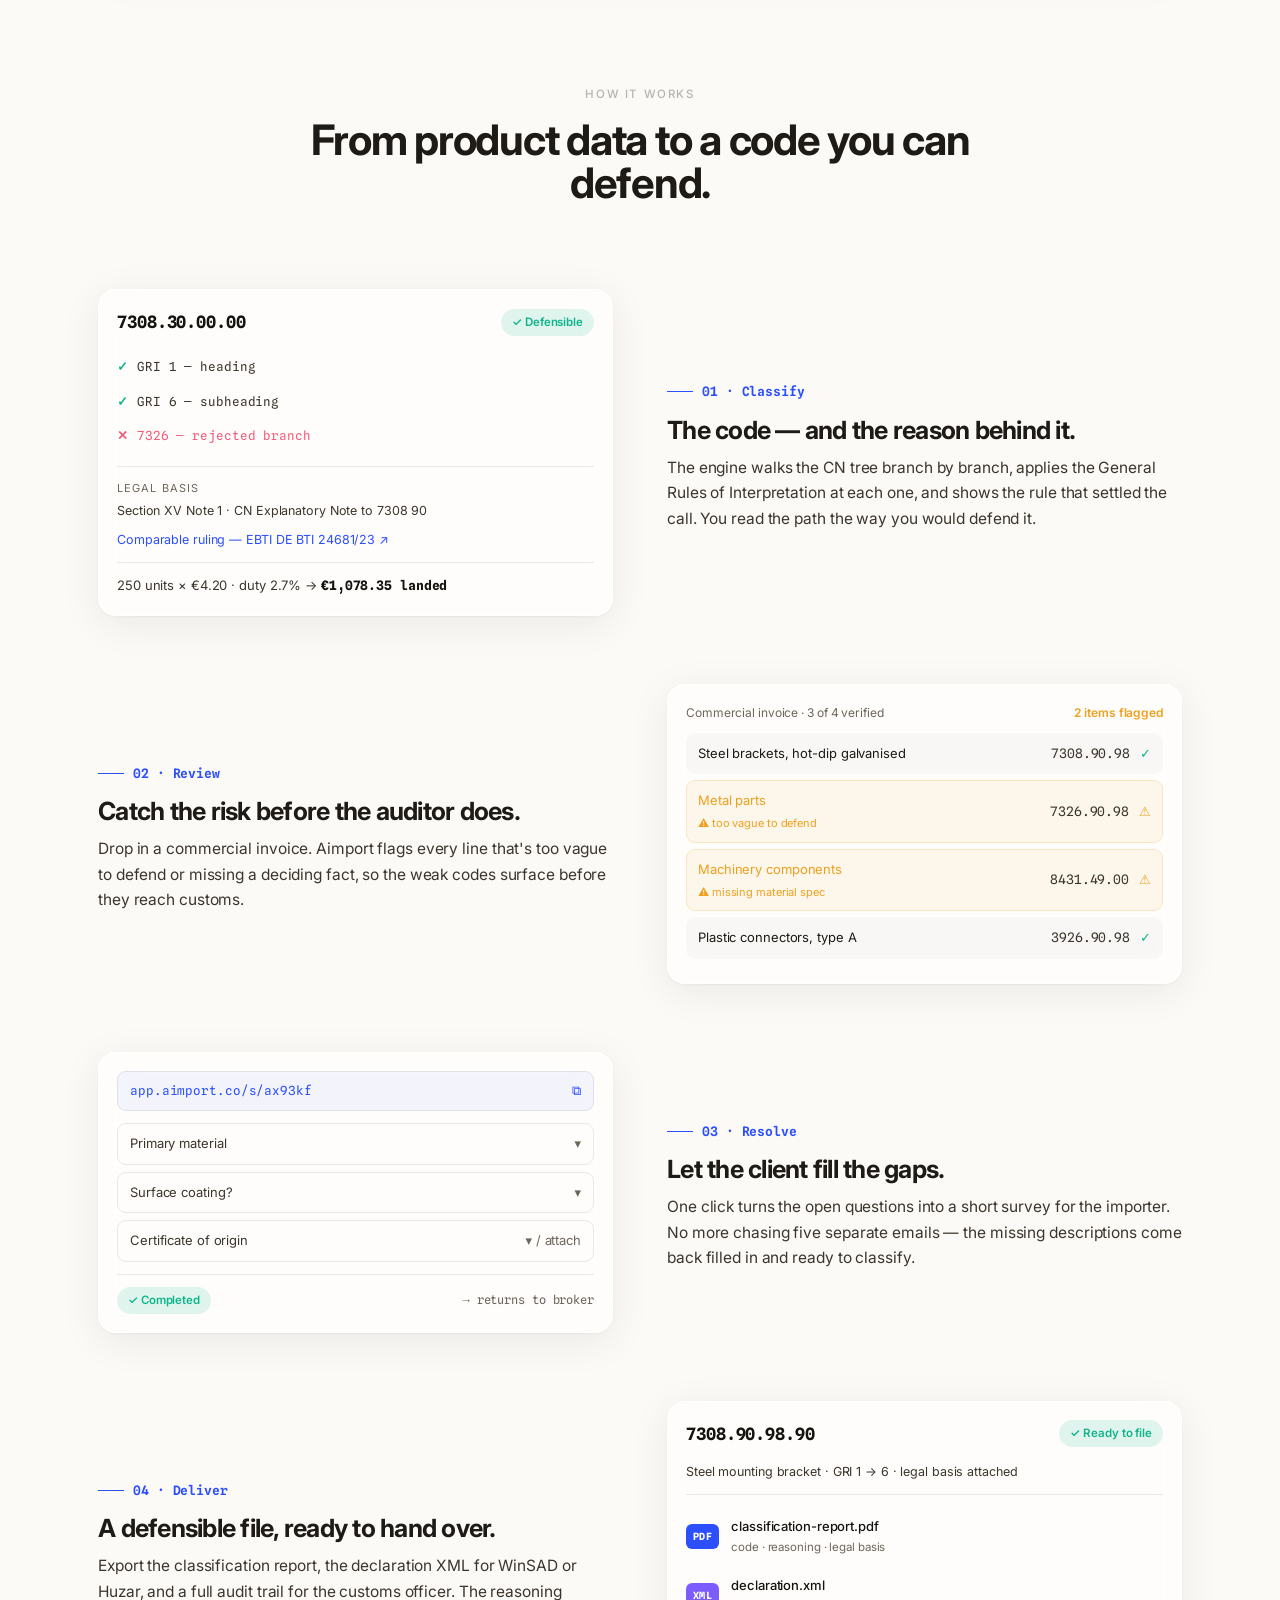
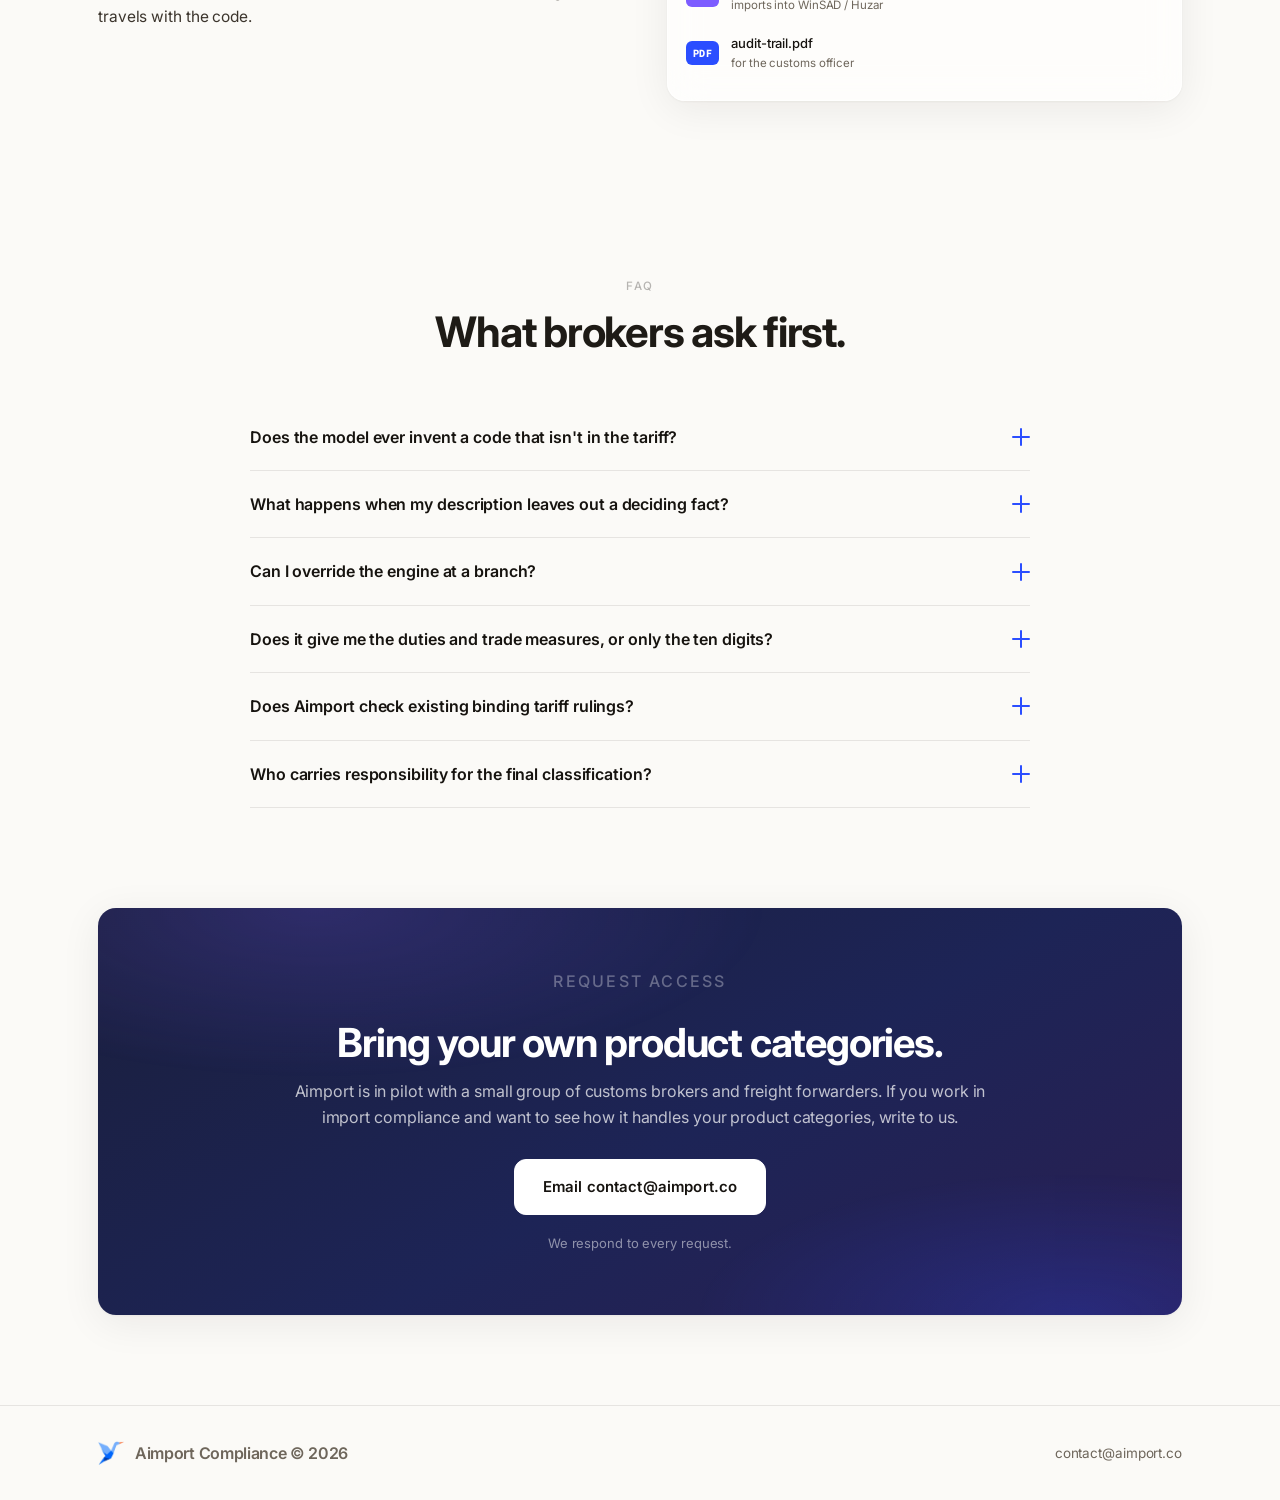
==== commit 4c9ed35f: "redesign: replace sources strip with auto-switching audience gallery Remove hero eyebrow and the old" ====
--- a/redesign/index.html
+++ b/redesign/index.html
@@ -149,11 +149,26 @@
 .tw-foot.show{opacity:1}
 .tw-foot .total{font-family:var(--mono);font-weight:600;color:var(--ink)}
 
-/* ============ logo strip ============ */
-.strip{padding:30px 0 10px;text-align:center}
-.strip p{font-size:11.5px;letter-spacing:.14em;text-transform:uppercase;color:var(--muted);margin:0 0 18px}
-.strip-row{display:flex;justify-content:center;gap:42px;flex-wrap:wrap;align-items:center;opacity:.62}
-.strip-row span{font-weight:700;font-size:17px;color:var(--faint);letter-spacing:-.02em}
+/* ============ audience gallery ============ */
+.gallery{padding:48px 0 14px}
+.gal-eyebrow{text-align:center;margin:0 0 28px}
+.gal-row{display:flex;justify-content:center;gap:16px;flex-wrap:wrap}
+.gal-frame{appearance:none;cursor:pointer;font-family:var(--sans);
+  display:flex;flex-direction:column;align-items:center;justify-content:center;gap:16px;
+  width:212px;height:152px;padding:24px;
+  opacity:.42;filter:saturate(.55);transform:scale(.95);
+  transition:opacity .6s cubic-bezier(.2,.8,.2,1),transform .6s cubic-bezier(.2,.8,.2,1),
+             filter .6s,box-shadow .6s,border-color .6s}
+.gal-frame .gal-ic{color:var(--muted);display:block;transition:color .6s,transform .6s}
+.gal-frame .gal-label{font-size:15px;font-weight:600;color:var(--faint);letter-spacing:-.01em;transition:color .6s}
+.gal-frame.is-active{opacity:1;filter:none;transform:scale(1.06);
+  box-shadow:0 20px 54px rgba(43,78,255,.16),var(--glass-shadow);
+  border-color:rgba(43,78,255,.28)}
+.gal-frame.is-active .gal-ic{color:var(--brand);transform:translateY(-1px)}
+.gal-frame.is-active .gal-label{color:var(--ink)}
+.gal-frame:hover{opacity:.82}
+.gal-frame.is-active:hover{opacity:1}
+@media(max-width:560px){.gal-frame{width:42%;height:128px;padding:16px;gap:11px}}
 
 /* ============ classifier widget ============ */
 .demo{padding:64px 0}
@@ -265,18 +280,6 @@
   padding:9px 12px;border:1px solid var(--line);border-radius:9px;margin:7px 0}
 .sv-q .car{color:var(--muted)}
 
-/* ============ who cards ============ */
-.who{padding:70px 0}
-.who-grid{display:grid;grid-template-columns:repeat(2,1fr);gap:18px}
-.who-card{padding:28px;position:relative;overflow:hidden;transition:transform .25s,box-shadow .25s}
-.who-card::before{content:"";position:absolute;width:200px;height:200px;border-radius:50%;
-  background:radial-gradient(circle,var(--brand),transparent 70%);opacity:0;
-  left:var(--gx,50%);top:var(--gy,50%);transform:translate(-50%,-50%);transition:opacity .3s;pointer-events:none;filter:blur(40px)}
-.who-card:hover::before{opacity:.1}
-.who-card .wn{font-family:var(--mono);font-size:13px;color:var(--brand);font-weight:600}
-.who-card h3{font-size:19px;margin:12px 0 10px;font-weight:700}
-.who-card p{color:var(--faint);font-size:14px;margin:0 0 8px}
-
 /* ============ faq ============ */
 .faq{padding:60px 0}
 .faq-list{max-width:780px;margin:30px auto 0}
@@ -316,7 +319,7 @@
 
 /* ============ responsive ============ */
 @media(max-width:900px){
-  .hero-grid,.feat,.who-grid,.stats-wrap{grid-template-columns:1fr}
+  .hero-grid,.feat,.stats-wrap{grid-template-columns:1fr}
   .feat{gap:28px}.feat:nth-child(even) .feat-copy{order:0}
   .nav-links{display:none}
   .stats-wrap{grid-template-columns:repeat(2,1fr);gap:24px}
@@ -356,7 +359,6 @@
 <section class="hero">
   <div class="wrap hero-grid">
     <div>
-      <p class="eyebrow reveal"><span class="dot"></span>EU tariff classification engine</p>
       <h1 class="reveal d1">Import faster.<br>With <span class="grad">certainty.</span></h1>
       <p class="hero-sub reveal d2">Aimport walks the CN tree and applies the GRI rules at each branch. Every code arrives with the path — and the legal basis behind it.</p>
       <div class="hero-cta reveal d3">
@@ -391,12 +393,27 @@
   </div>
 </section>
 
-<!-- ============ LOGO STRIP ============ -->
-<section class="strip">
+<!-- ============ AUDIENCE GALLERY ============ -->
+<section class="gallery" id="who">
   <div class="wrap">
-    <p>Built on the same sources customs uses</p>
-    <div class="strip-row">
-      <span>CN&nbsp;2025</span><span>TARIC</span><span>EBTI</span><span>ISZTAR4</span><span>WinSAD</span><span>Huzar</span>
+    <p class="eyebrow gal-eyebrow reveal">Who it's for</p>
+    <div class="gal-row reveal d1" id="gal">
+      <button class="glass gal-frame is-active" data-i="0" aria-label="Customs Brokers">
+        <span class="gal-ic"><svg width="30" height="30" viewBox="0 0 24 24" fill="none" stroke="currentColor" stroke-width="1.6" stroke-linecap="round" stroke-linejoin="round"><rect x="6" y="3.5" width="12" height="17" rx="2"/><path d="M9 3.5V2.5h6v1"/><path d="M9 12l2 2 4-4"/></svg></span>
+        <span class="gal-label">Customs Brokers</span>
+      </button>
+      <button class="glass gal-frame" data-i="1" aria-label="Importers">
+        <span class="gal-ic"><svg width="30" height="30" viewBox="0 0 24 24" fill="none" stroke="currentColor" stroke-width="1.6" stroke-linecap="round" stroke-linejoin="round"><path d="M12 3.5l8 4.5v8l-8 4.5-8-4.5v-8z"/><path d="M4 8l8 4.5L20 8"/><path d="M12 12.5V21"/></svg></span>
+        <span class="gal-label">Importers</span>
+      </button>
+      <button class="glass gal-frame" data-i="2" aria-label="Manufacturers">
+        <span class="gal-ic"><svg width="30" height="30" viewBox="0 0 24 24" fill="none" stroke="currentColor" stroke-width="1.6" stroke-linecap="round" stroke-linejoin="round"><path d="M3 21V10l6 4V10l6 4V7l6 4v10z"/><path d="M3 21h18"/></svg></span>
+        <span class="gal-label">Manufacturers</span>
+      </button>
+      <button class="glass gal-frame" data-i="3" aria-label="Customs Officers">
+        <span class="gal-ic"><svg width="30" height="30" viewBox="0 0 24 24" fill="none" stroke="currentColor" stroke-width="1.6" stroke-linecap="round" stroke-linejoin="round"><path d="M12 3l7 3v5c0 4.5-3 7.5-7 9-4-1.5-7-4.5-7-9V6z"/><path d="M9 12l2 2 4-4"/></svg></span>
+        <span class="gal-label">Customs Officers</span>
+      </button>
     </div>
   </div>
 </section>
@@ -530,22 +547,6 @@
         <div class="exp-file"><span class="exp-ext xml">XML</span><span><div class="exp-name">declaration.xml</div><div class="exp-meta">imports into WinSAD / Huzar</div></span></div>
         <div class="exp-file"><span class="exp-ext">PDF</span><span><div class="exp-name">audit-trail.pdf</div><div class="exp-meta">for the customs officer</div></span></div>
       </div>
-    </div>
-  </div>
-</section>
-
-<!-- ============ WHO ============ -->
-<section class="who" id="who">
-  <div class="wrap">
-    <div class="sec-head reveal">
-      <p class="eyebrow"><span class="dot"></span>Who it's for</p>
-      <h2>One rule set. Four perspectives.</h2>
-    </div>
-    <div class="who-grid">
-      <article class="glass who-card reveal"><div class="wn">01</div><h3>Customs brokers</h3><p>You carry the classification reasoning in your head. Aimport lays it out in the order you would defend it.</p><p>Read the path, check the rule at each branch, sign off or override.</p></article>
-      <article class="glass who-card reveal d1"><div class="wn">02</div><h3>Importers</h3><p>You need the same answer every time, no matter who runs the classification.</p><p>One rule set applies to every product and keeps the trail, so an audit reads your decisions instead of guessing at them.</p></article>
-      <article class="glass who-card reveal d2"><div class="wn">03</div><h3>Manufacturers</h3><p>Classification follows from what your product is: its material, its function, its degree of processing.</p><p>Aimport shows which facts drive the heading, so you know the code before the goods ship.</p></article>
-      <article class="glass who-card reveal d3"><div class="wn">04</div><h3>Customs officers</h3><p>A declaration without reasoning is hard to audit.</p><p>Aimport produces a classification trail in GRI order — the same structure you use to assess whether a code holds up.</p></article>
     </div>
   </div>
 </section>
@@ -661,16 +662,22 @@
   io.observe(wrap);
 })();
 
-/* ---- who-card cursor glow ---- */
+/* ---- audience gallery: smooth auto-switching frames ---- */
 (function(){
-  if(window.matchMedia('(hover:none)').matches)return;
-  document.querySelectorAll('.who-card').forEach(function(c){
-    c.addEventListener('mousemove',function(e){
-      var r=c.getBoundingClientRect();
-      c.style.setProperty('--gx',(e.clientX-r.left)+'px');
-      c.style.setProperty('--gy',(e.clientY-r.top)+'px');
-    });
+  var gal=document.getElementById('gal');if(!gal)return;
+  var frames=[].slice.call(gal.querySelectorAll('.gal-frame'));
+  var i=0,timer=null;
+  var reduce=window.matchMedia('(prefers-reduced-motion:reduce)').matches;
+  function show(n){frames.forEach(function(f,k){f.classList.toggle('is-active',k===n);});i=n;}
+  function next(){show((i+1)%frames.length);}
+  function start(){if(reduce)return;stop();timer=setInterval(next,2600);}
+  function stop(){if(timer){clearInterval(timer);timer=null;}}
+  frames.forEach(function(f,k){
+    f.addEventListener('click',function(){show(k);start();});
+    f.addEventListener('mouseenter',stop);
+    f.addEventListener('mouseleave',start);
   });
+  show(0);start();
 })();
 
 /* ---- interactive classifier ---- */
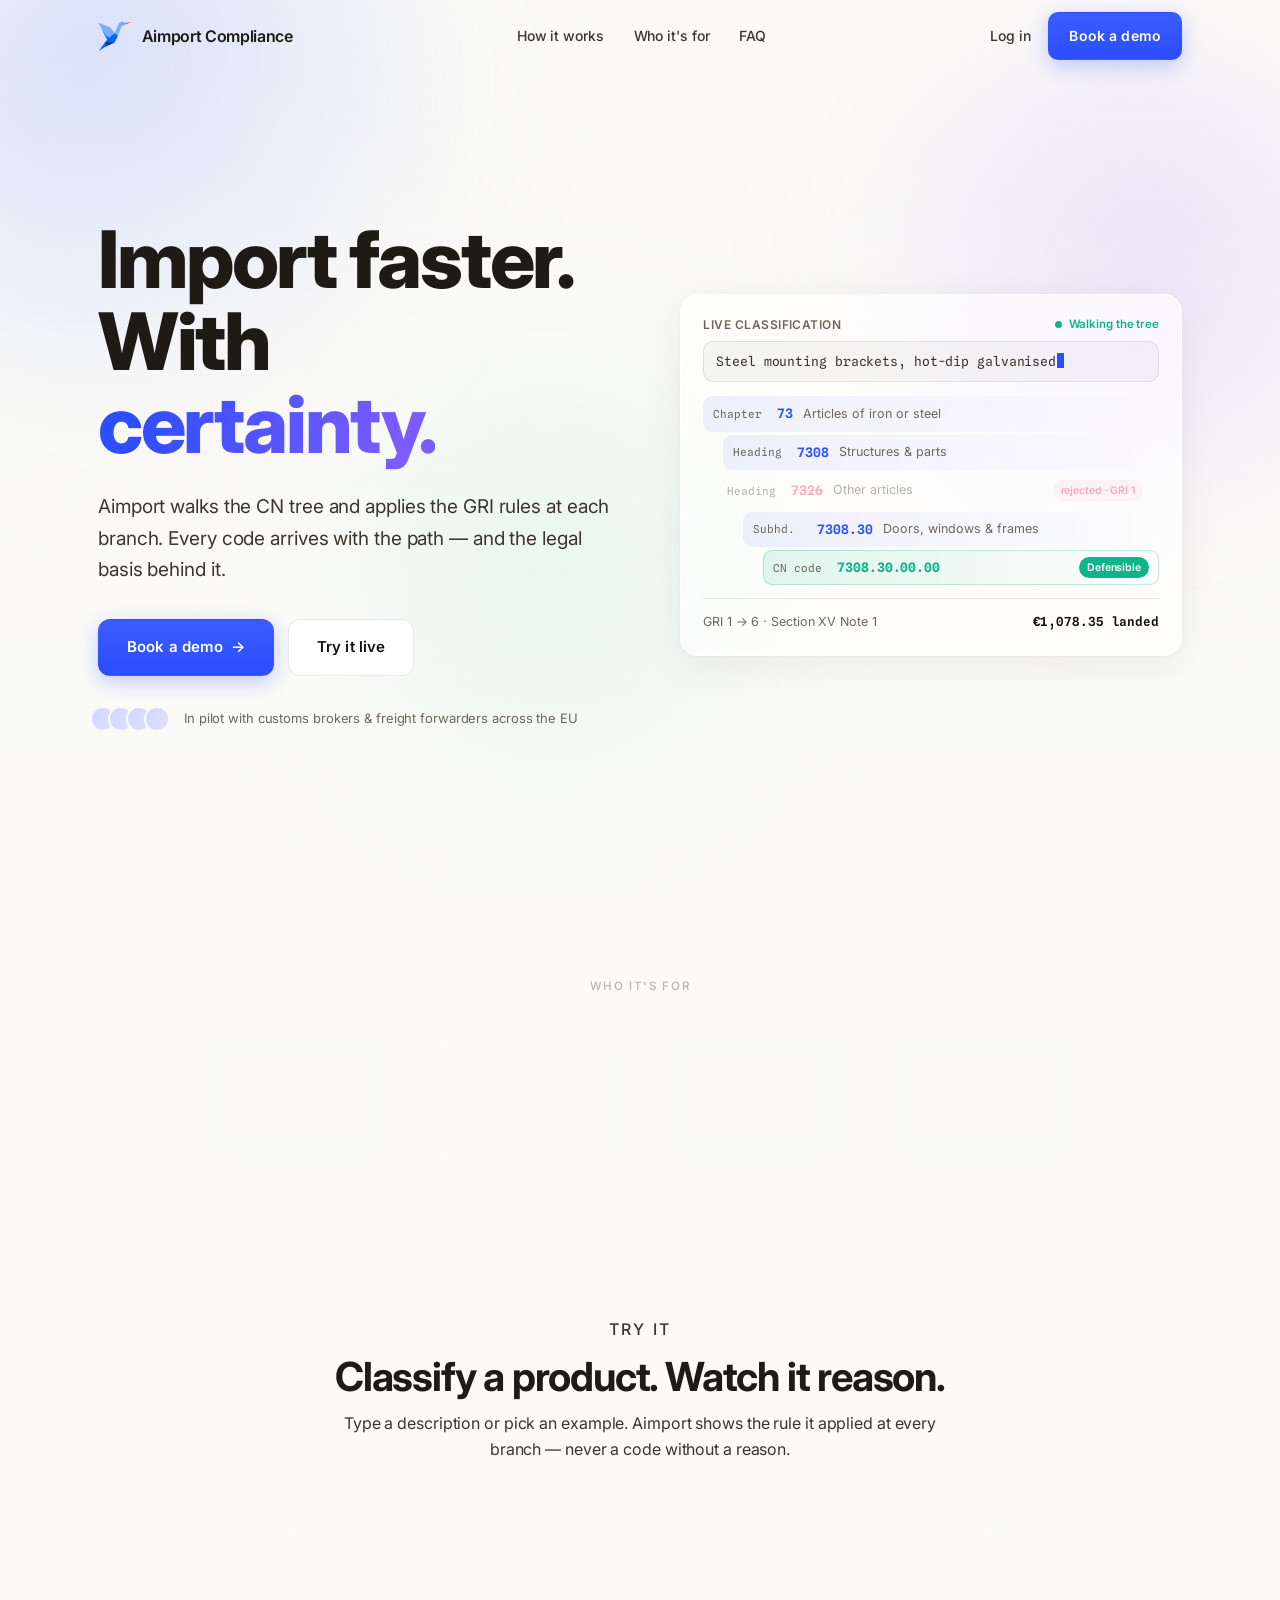
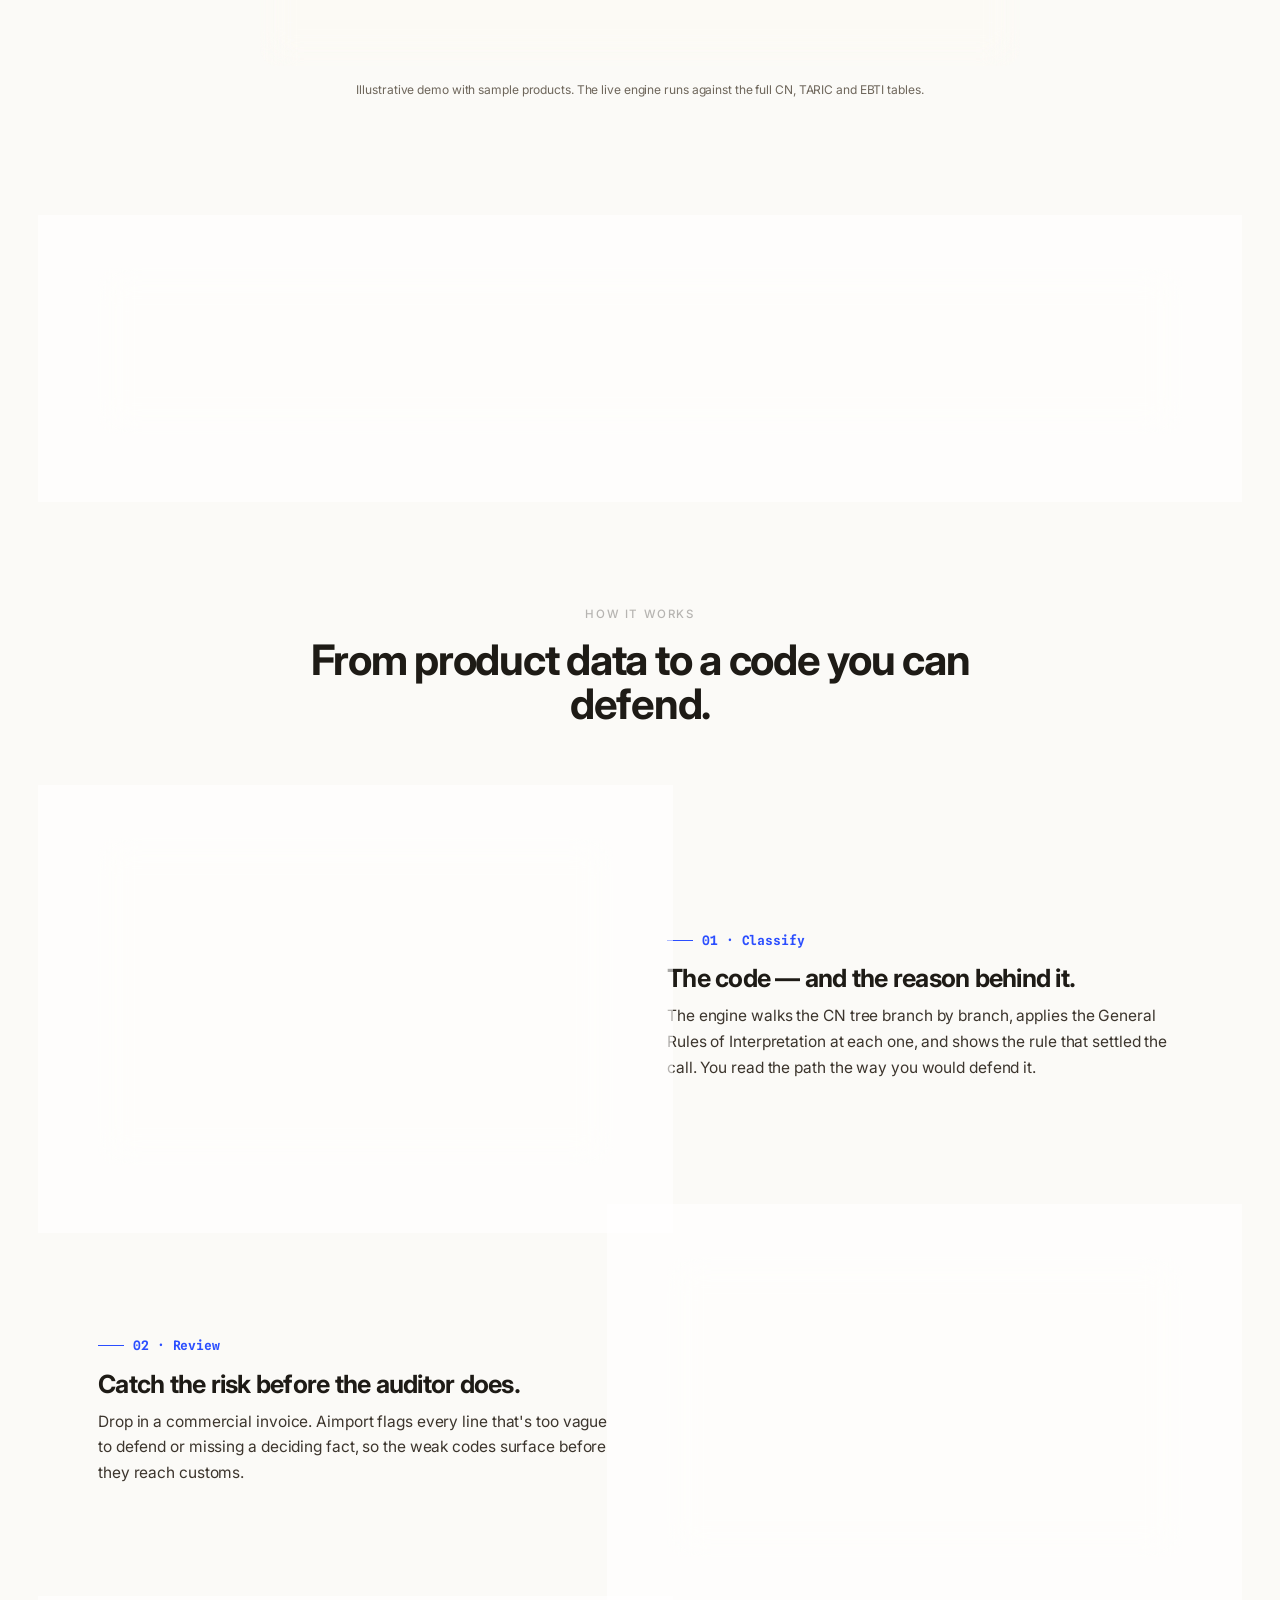
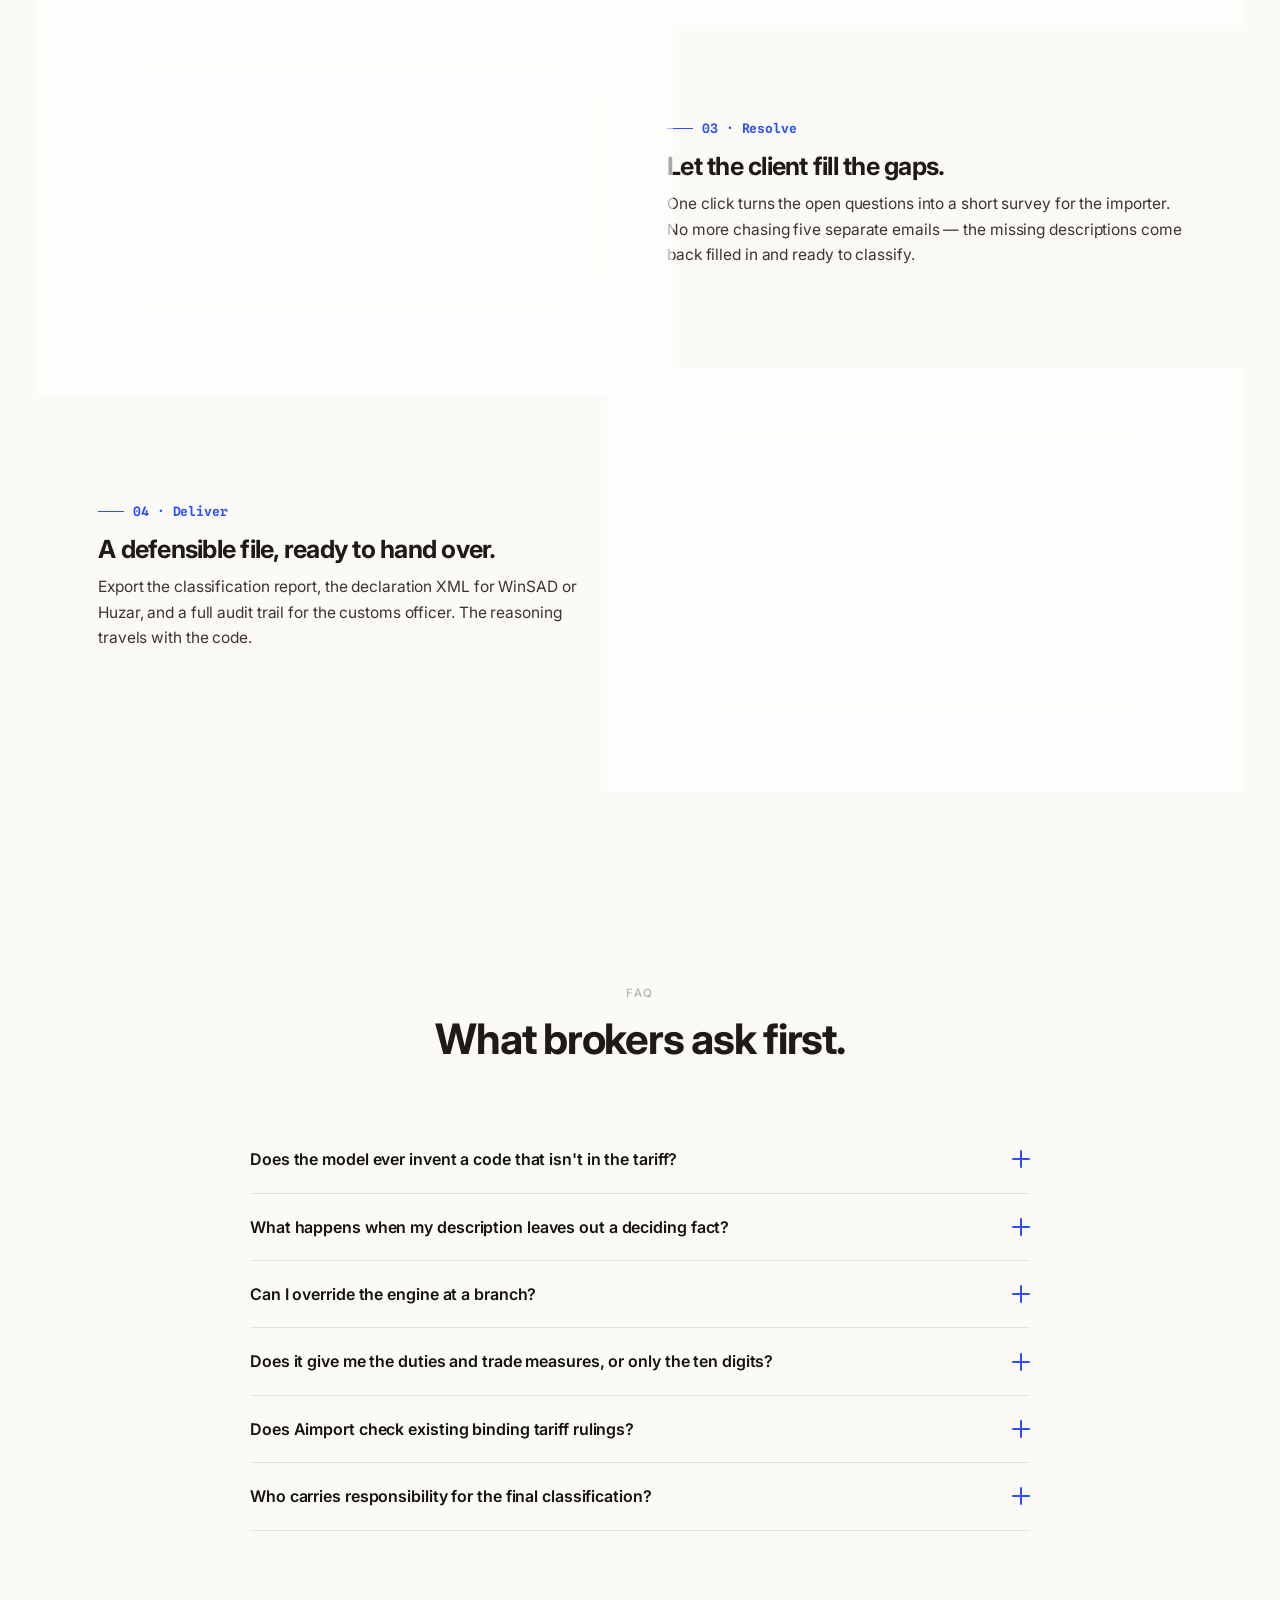
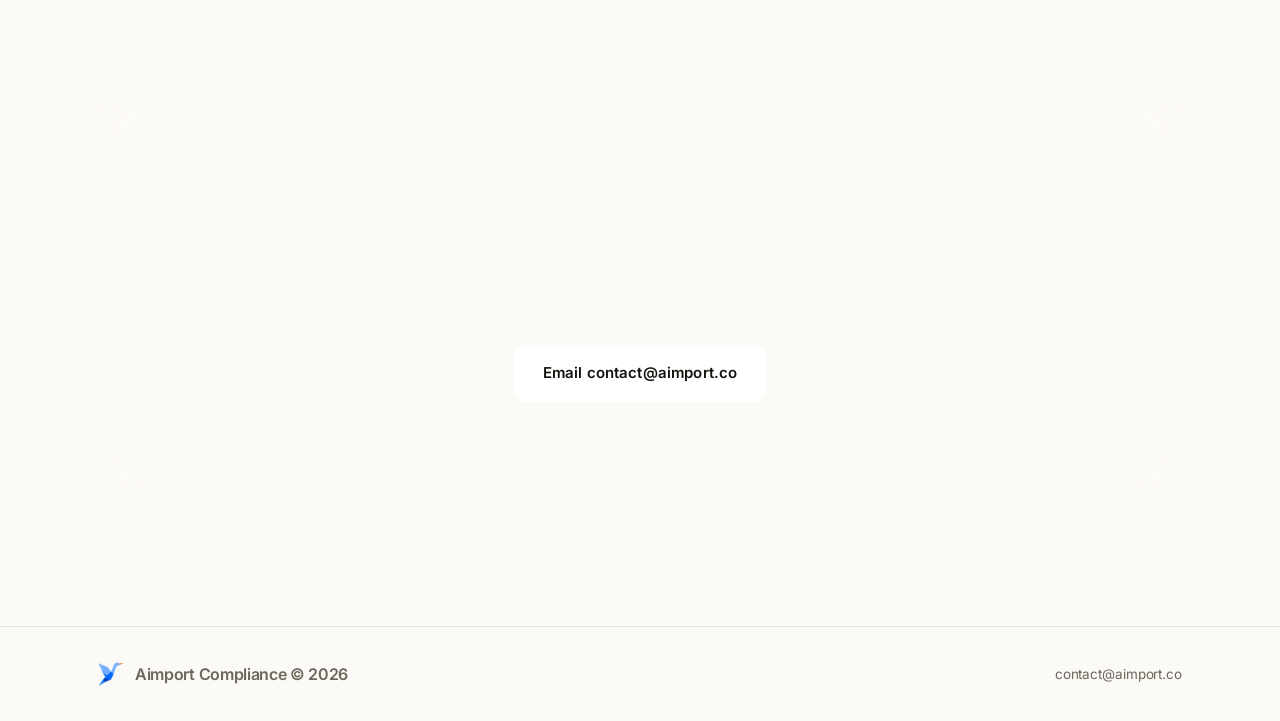
==== commit 03de8d21: "redesign: full-height hero + larger headline, open up section spacing Co-Authored-By: Claude Opus 4." ====
--- a/redesign/index.html
+++ b/redesign/index.html
@@ -92,12 +92,12 @@
 .btn:hover .arr{transform:translateX(3px)}
 
 /* ============ hero ============ */
-.hero{position:relative;padding:84px 0 40px}
-.hero-grid{display:grid;grid-template-columns:1.02fr .98fr;gap:54px;align-items:center}
-.hero h1{font-size:clamp(40px,5.4vw,68px);font-weight:800}
+.hero{position:relative;min-height:calc(100vh - 72px);display:flex;align-items:center;padding:48px 0 72px}
+.hero-grid{display:grid;width:100%;grid-template-columns:1.02fr .98fr;gap:60px;align-items:center}
+.hero h1{font-size:clamp(46px,6.2vw,82px);font-weight:800}
 .hero h1 .grad{background:linear-gradient(100deg,var(--brand) 10%,var(--violet) 90%);
   -webkit-background-clip:text;background-clip:text;-webkit-text-fill-color:transparent}
-.hero-sub{font-size:18px;color:var(--faint);max-width:30em;margin:22px 0 30px}
+.hero-sub{font-size:19px;color:var(--faint);max-width:30em;margin:26px 0 34px}
 .hero-cta{display:flex;gap:14px;align-items:center;flex-wrap:wrap}
 .trust{margin-top:30px;display:flex;align-items:center;gap:14px;color:var(--muted);font-size:13px}
 .trust .avs{display:flex}
@@ -150,7 +150,7 @@
 .tw-foot .total{font-family:var(--mono);font-weight:600;color:var(--ink)}
 
 /* ============ audience gallery ============ */
-.gallery{padding:48px 0 14px}
+.gallery{padding:76px 0 40px}
 .gal-eyebrow{text-align:center;margin:0 0 28px}
 .gal-row{display:flex;justify-content:center;gap:16px;flex-wrap:wrap}
 .gal-frame{appearance:none;cursor:pointer;font-family:var(--sans);
@@ -171,8 +171,8 @@
 @media(max-width:560px){.gal-frame{width:42%;height:128px;padding:16px;gap:11px}}
 
 /* ============ classifier widget ============ */
-.demo{padding:64px 0}
-.demo-head{text-align:center;max-width:620px;margin:0 auto 36px}
+.demo{padding:100px 0}
+.demo-head{text-align:center;max-width:620px;margin:0 auto 48px}
 .demo-head h2{font-size:clamp(28px,3.6vw,40px);font-weight:700;margin:14px 0 12px}
 .demo-head p{color:var(--faint);font-size:16px;margin:0}
 .classifier{padding:26px;max-width:760px;margin:0 auto}
@@ -213,7 +213,7 @@
 .disclaimer{text-align:center;font-size:12px;color:var(--muted);margin-top:14px}
 
 /* ============ stats ============ */
-.stats{padding:36px 0}
+.stats{padding:56px 0}
 .stats-wrap{display:grid;grid-template-columns:repeat(4,1fr);gap:8px;padding:34px 28px}
 .stat{text-align:center;padding:8px}
 .stat .num{font-size:clamp(34px,4vw,50px);font-weight:800;letter-spacing:-.04em;line-height:1;
@@ -222,10 +222,10 @@
 .stat .lbl{font-size:13px;color:var(--muted);margin-top:9px}
 
 /* ============ features (how it works) ============ */
-.features{padding:70px 0}
-.sec-head{max-width:680px;margin:0 auto 50px;text-align:center}
+.features{padding:104px 0}
+.sec-head{max-width:680px;margin:0 auto 66px;text-align:center}
 .sec-head h2{font-size:clamp(28px,3.6vw,42px);font-weight:700;margin:14px 0 0}
-.feat{display:grid;grid-template-columns:1fr 1fr;gap:54px;align-items:center;padding:34px 0}
+.feat{display:grid;grid-template-columns:1fr 1fr;gap:54px;align-items:center;padding:46px 0}
 .feat:nth-child(even) .feat-copy{order:2}
 .feat-copy .step-no{font-family:var(--mono);font-size:13px;font-weight:600;color:var(--brand);
   display:inline-flex;align-items:center;gap:9px}
@@ -281,7 +281,7 @@
 .sv-q .car{color:var(--muted)}
 
 /* ============ faq ============ */
-.faq{padding:60px 0}
+.faq{padding:100px 0}
 .faq-list{max-width:780px;margin:30px auto 0}
 .faq-item{border-bottom:1px solid var(--line)}
 .faq-item summary{list-style:none;cursor:pointer;padding:20px 0;display:flex;justify-content:space-between;
@@ -298,7 +298,7 @@
 .faq-item .ans p{color:var(--faint);font-size:14.5px;margin:0 0 20px;max-width:62ch}
 
 /* ============ final cta ============ */
-.cta{padding:40px 0 90px}
+.cta{padding:64px 0 124px}
 .cta-card{padding:60px 40px;text-align:center;position:relative;overflow:hidden;
   background:linear-gradient(150deg,#1a1f3d 0%,#1d2456 55%,#2a1f52 100%);border:0}
 .cta-card::after{content:"";position:absolute;inset:0;opacity:.6;pointer-events:none;
@@ -323,7 +323,7 @@
   .feat{gap:28px}.feat:nth-child(even) .feat-copy{order:0}
   .nav-links{display:none}
   .stats-wrap{grid-template-columns:repeat(2,1fr);gap:24px}
-  .hero{padding-top:50px}
+  .hero{min-height:auto;padding:44px 0 64px}
 }
 
 @media(prefers-reduced-motion:reduce){
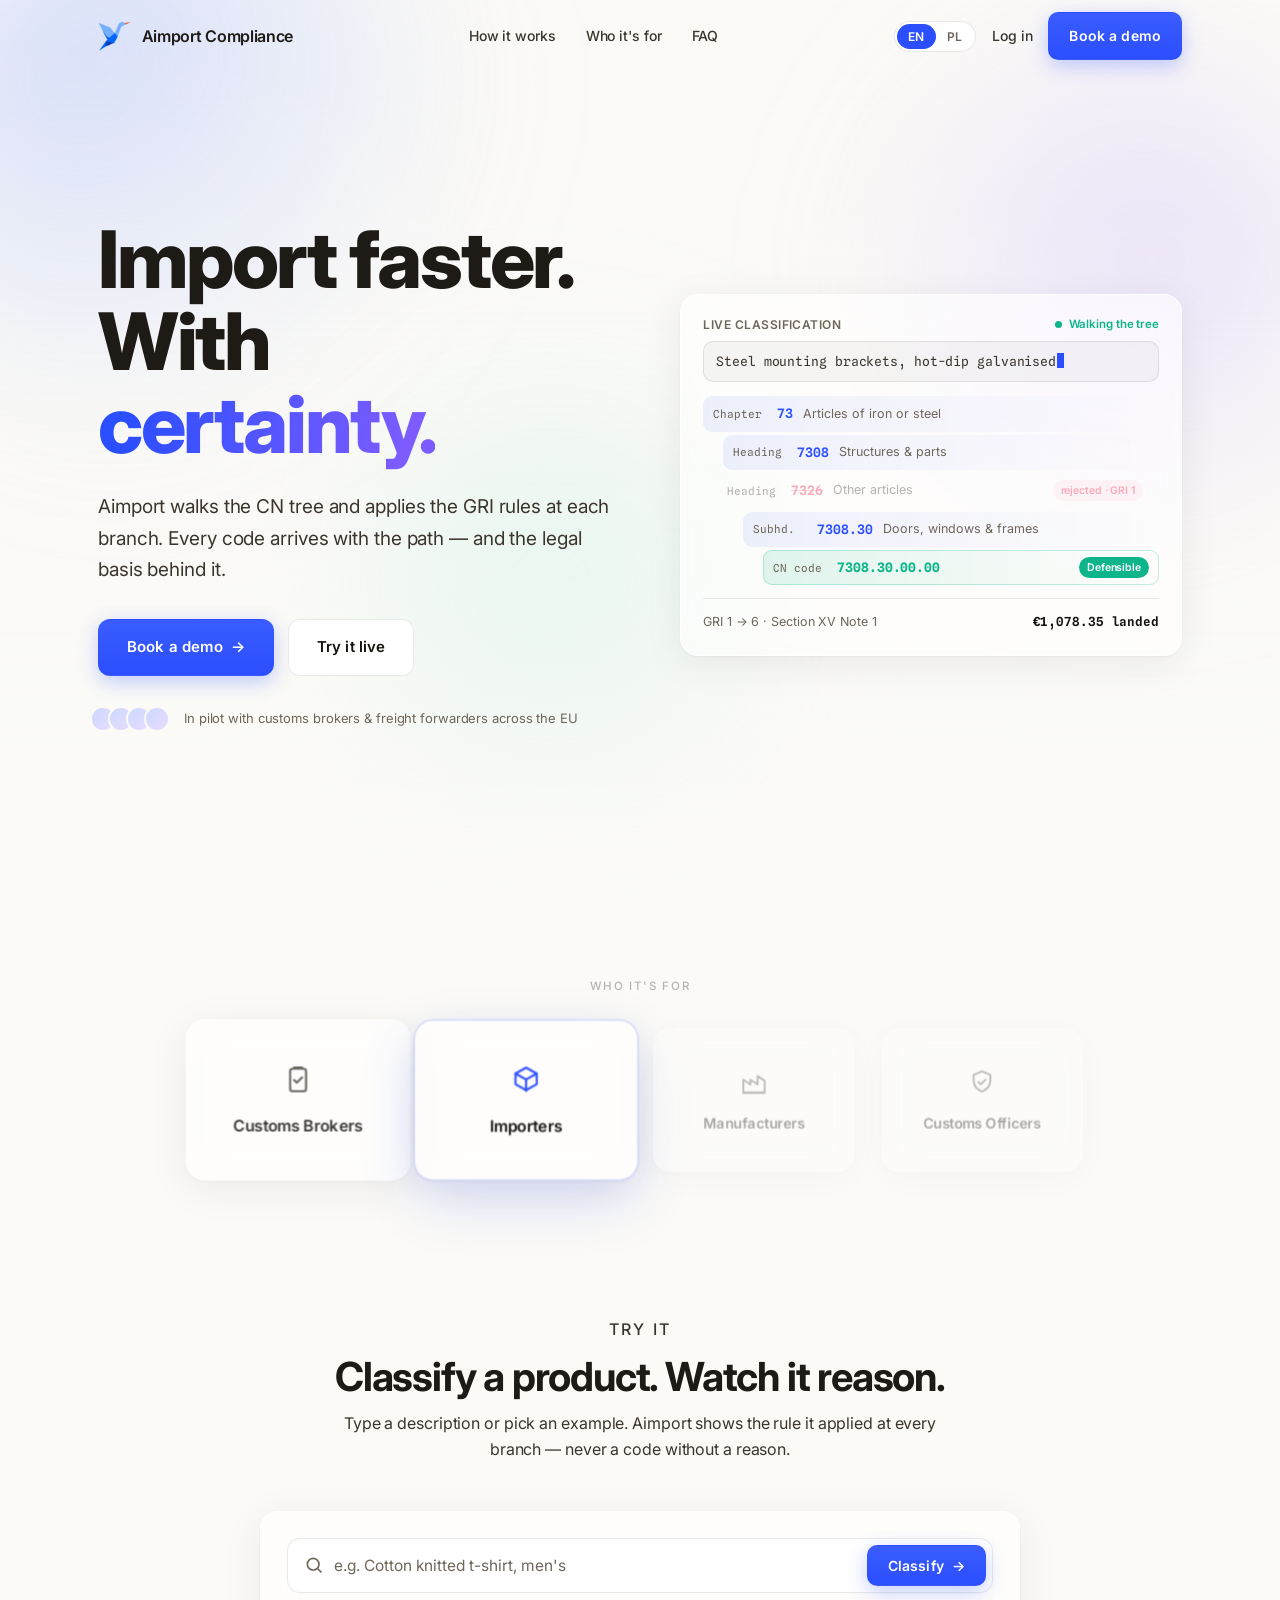
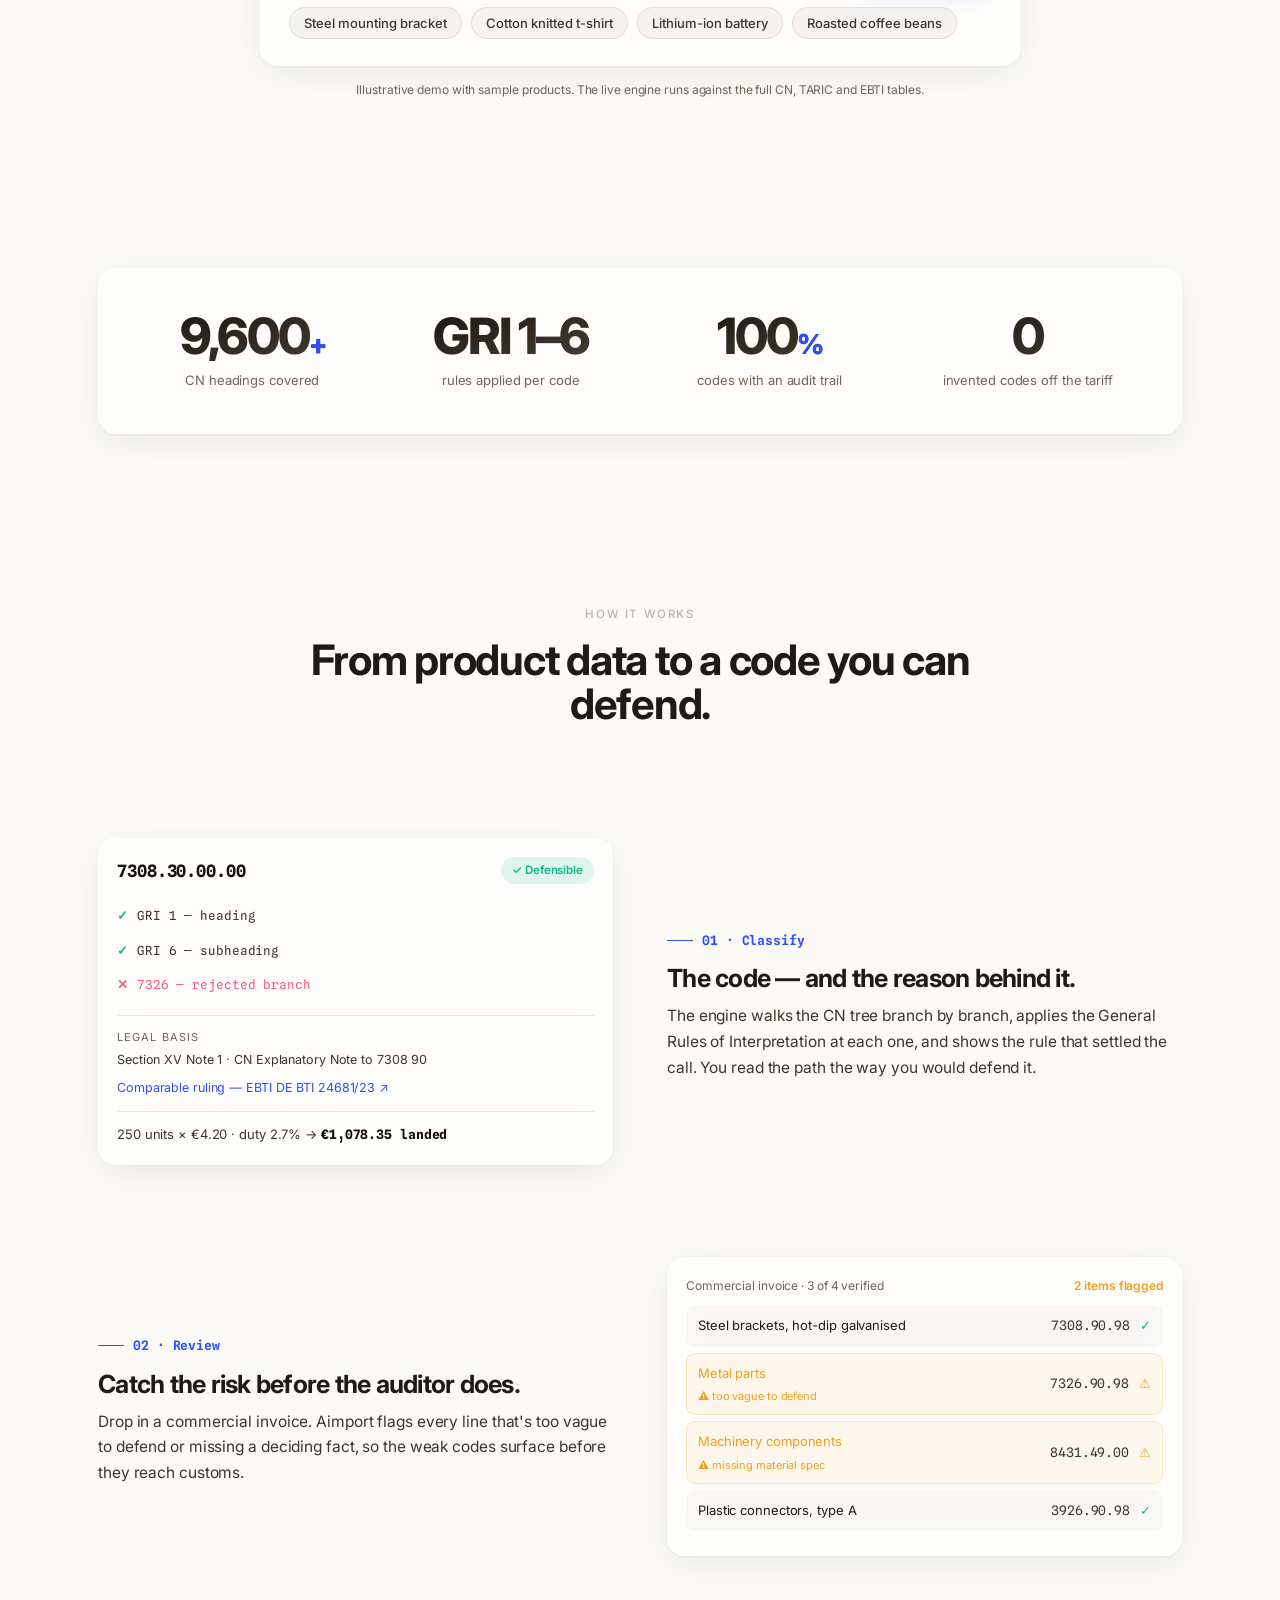
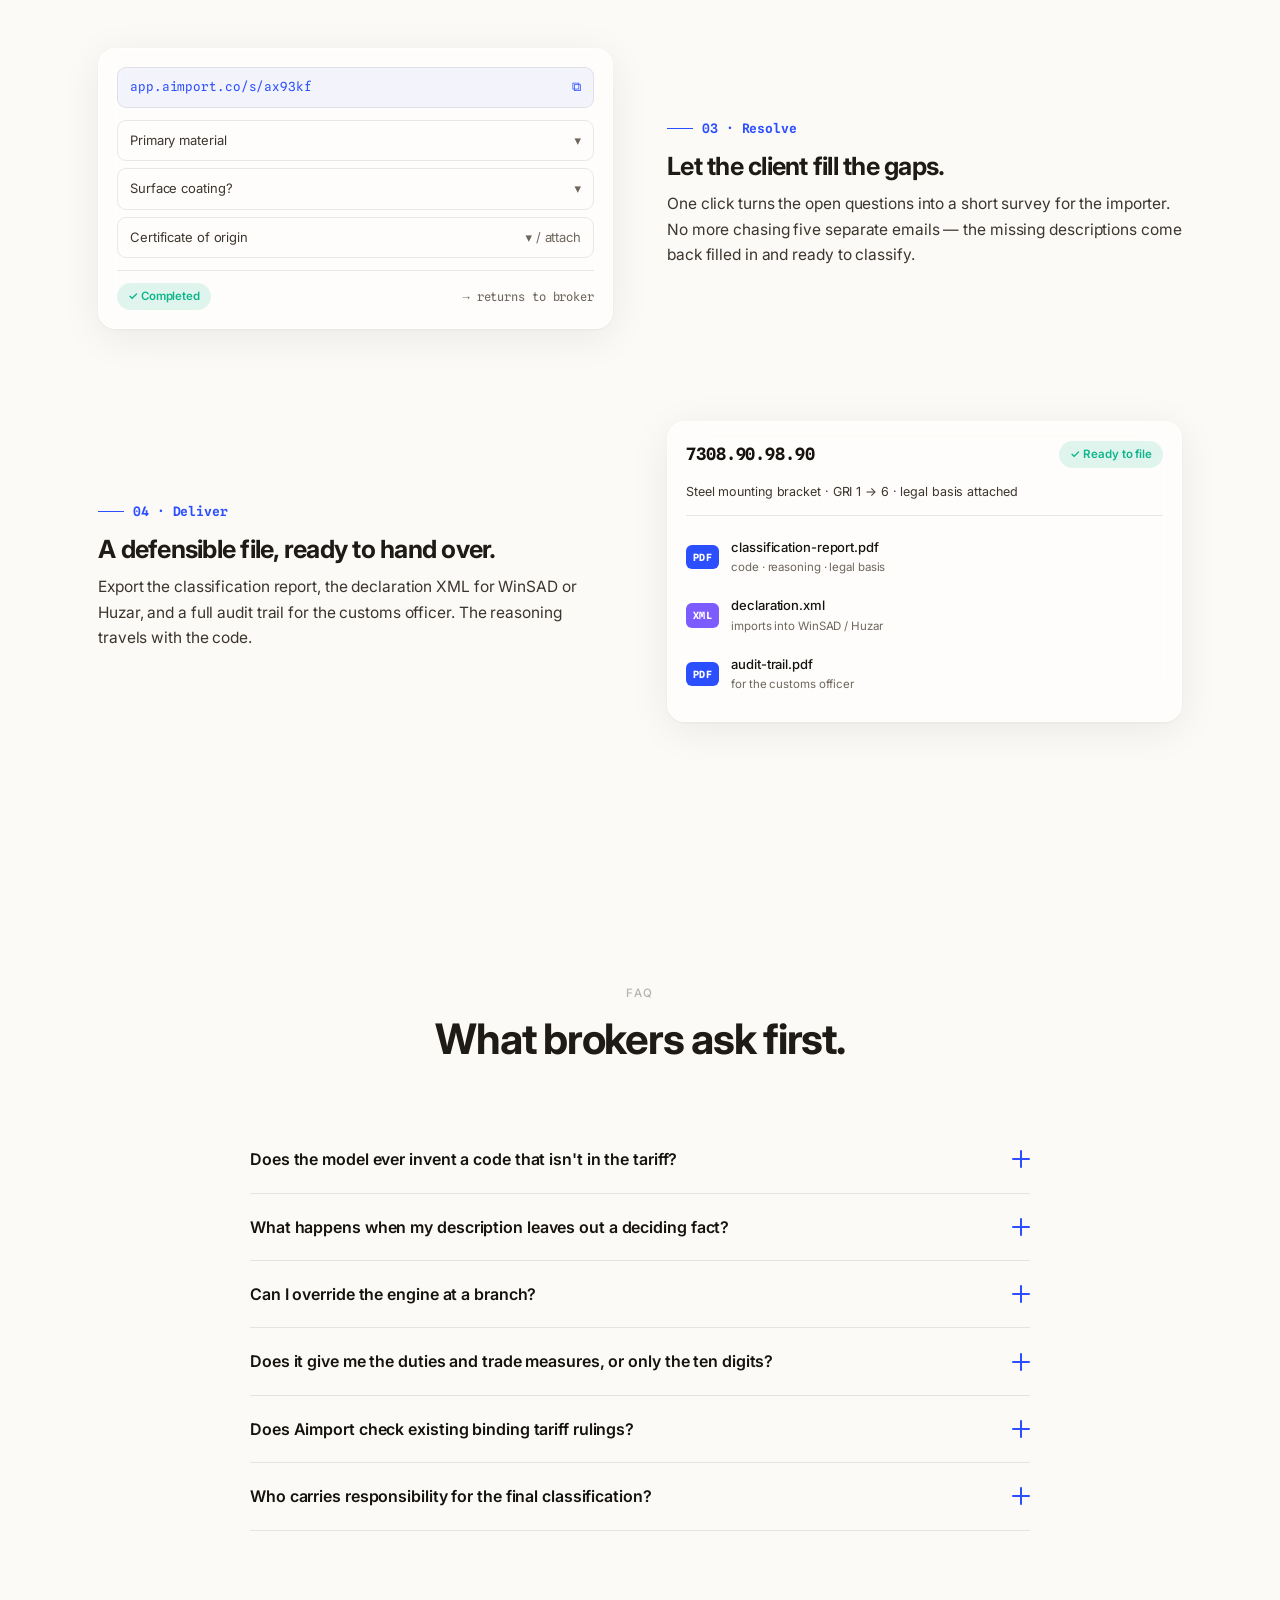
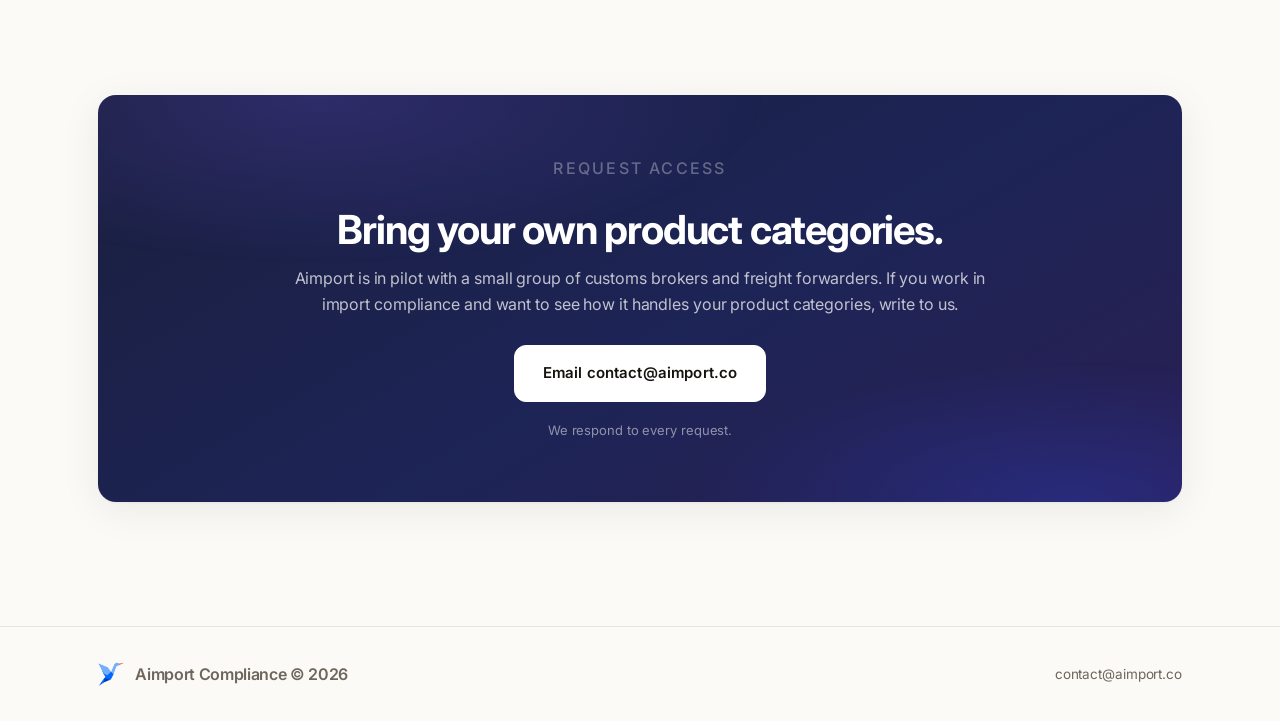
==== commit 088c0c49: "redesign: add EN/PL i18n + stage as production index.html - Full EN/PL i18n: data-i18n / -html / -ph" ====
--- a/redesign/index.html
+++ b/redesign/index.html
@@ -42,7 +42,6 @@
 
 .wrap{max-width:1140px;margin:0 auto;padding:0 28px}
 .eyebrow{font-size:11.5px;font-weight:500;letter-spacing:.14em;text-transform:uppercase;color:rgba(22,19,15,.3)}
-.eyebrow .dot{display:none}
 
 /* ============ animated aurora background ============ */
 .aurora{position:fixed;inset:0;z-index:-2;overflow:hidden;pointer-events:none}
@@ -75,9 +74,17 @@
 .nav-links{display:flex;gap:30px;align-items:center}
 .nav-links a{font-size:14px;font-weight:500;color:var(--faint);transition:color .2s;position:relative}
 .nav-links a:hover{color:var(--ink)}
-.nav-right{display:flex;gap:18px;align-items:center}
+.nav-right{display:flex;gap:16px;align-items:center}
 .nav-login{font-size:14px;font-weight:500;color:var(--faint);cursor:pointer;transition:color .2s}
 .nav-login:hover{color:var(--ink)}
+
+/* ---- language switch ---- */
+.lang{display:inline-flex;border:1px solid var(--line);border-radius:99px;padding:2px;background:var(--surface)}
+.lang button{appearance:none;border:0;background:transparent;cursor:pointer;font-family:var(--sans);
+  font-size:12px;font-weight:600;letter-spacing:.02em;color:var(--muted);padding:5px 11px;border-radius:99px;
+  transition:color .2s,background .2s}
+.lang button:hover{color:var(--ink)}
+.lang button.active{background:var(--brand);color:#fff}
 
 .btn{display:inline-flex;align-items:center;gap:8px;cursor:pointer;font-family:var(--sans);
   font-size:14px;font-weight:600;letter-spacing:.01em;padding:11px 20px;border-radius:10px;
@@ -100,7 +107,7 @@
 .hero-sub{font-size:19px;color:var(--faint);max-width:30em;margin:26px 0 34px}
 .hero-cta{display:flex;gap:14px;align-items:center;flex-wrap:wrap}
 .trust{margin-top:30px;display:flex;align-items:center;gap:14px;color:var(--muted);font-size:13px}
-.trust .avs{display:flex}
+.trust .avs{display:flex;flex:none}
 .trust .avs span{width:26px;height:26px;border-radius:50%;border:2px solid var(--bg);margin-left:-8px;
   background:linear-gradient(135deg,#cdd8ff,#e7ddff)}
 .reveal{opacity:0;transform:translateY(18px);transition:opacity .7s cubic-bezier(.2,.8,.2,1),transform .7s cubic-bezier(.2,.8,.2,1)}
@@ -117,7 +124,7 @@
 .tw-title{font-size:12px;font-weight:600;color:var(--muted);letter-spacing:.04em;text-transform:uppercase}
 .tw-live{display:inline-flex;align-items:center;gap:7px;font-size:11.5px;color:var(--teal);font-weight:600}
 .tw-live i{width:7px;height:7px;border-radius:50%;background:var(--teal);box-shadow:0 0 0 0 rgba(15,181,138,.5);
-  animation:pulse 1.8s infinite}
+  animation:pulse 1.8s infinite;flex:none}
 @keyframes pulse{0%{box-shadow:0 0 0 0 rgba(15,181,138,.45)}70%{box-shadow:0 0 0 7px rgba(15,181,138,0)}100%{box-shadow:0 0 0 0 rgba(15,181,138,0)}}
 .tw-input{font-family:var(--mono);font-size:13px;color:var(--faint);background:rgba(22,19,15,.035);
   border:1px solid var(--line);border-radius:10px;padding:9px 12px;margin-bottom:14px}
@@ -144,10 +151,10 @@
 .tw-node.final .code{color:var(--teal);font-weight:700}
 .tw-node.final .tag{color:#fff;background:var(--teal)}
 .tw-foot{margin-top:13px;padding-top:13px;border-top:1px solid var(--line);
-  display:flex;align-items:center;justify-content:space-between;font-size:12.5px;color:var(--muted);
+  display:flex;align-items:center;justify-content:space-between;gap:12px;font-size:12.5px;color:var(--muted);
   opacity:0;transition:opacity .5s}
 .tw-foot.show{opacity:1}
-.tw-foot .total{font-family:var(--mono);font-weight:600;color:var(--ink)}
+.tw-foot .total{font-family:var(--mono);font-weight:600;color:var(--ink);text-align:right}
 
 /* ============ audience gallery ============ */
 .gallery{padding:76px 0 40px}
@@ -160,7 +167,7 @@
   transition:opacity .6s cubic-bezier(.2,.8,.2,1),transform .6s cubic-bezier(.2,.8,.2,1),
              filter .6s,box-shadow .6s,border-color .6s}
 .gal-frame .gal-ic{color:var(--muted);display:block;transition:color .6s,transform .6s}
-.gal-frame .gal-label{font-size:15px;font-weight:600;color:var(--faint);letter-spacing:-.01em;transition:color .6s}
+.gal-frame .gal-label{font-size:15px;font-weight:600;color:var(--faint);letter-spacing:-.01em;transition:color .6s;text-align:center}
 .gal-frame.is-active{opacity:1;filter:none;transform:scale(1.06);
   box-shadow:0 20px 54px rgba(43,78,255,.16),var(--glass-shadow);
   border-color:rgba(43,78,255,.28)}
@@ -180,7 +187,7 @@
   border-radius:13px;padding:6px 6px 6px 16px}
 .cl-bar svg{flex:none;color:var(--muted)}
 .cl-bar input{flex:1;border:0;outline:0;background:transparent;font-family:var(--sans);font-size:15.5px;
-  color:var(--ink);padding:10px 0}
+  color:var(--ink);padding:10px 0;min-width:0}
 .cl-bar input::placeholder{color:var(--muted)}
 .cl-go{flex:none}
 .cl-chips{display:flex;gap:9px;flex-wrap:wrap;margin:14px 2px 0}
@@ -207,7 +214,7 @@
 .cl-final.in{opacity:1;transition:opacity .5s}
 .cl-final .fcode{font-family:var(--mono);font-size:22px;font-weight:700;color:var(--ink);letter-spacing:-.01em}
 .cl-final .flbl{font-size:12px;color:var(--muted);margin-top:2px}
-.cl-final .fbadge{font-size:12px;font-weight:600;color:#fff;background:var(--teal);padding:5px 12px;border-radius:99px}
+.cl-final .fbadge{font-size:12px;font-weight:600;color:#fff;background:var(--teal);padding:5px 12px;border-radius:99px;white-space:nowrap}
 .cl-final .fcost{text-align:right}
 .cl-final .fcost b{font-size:17px;color:var(--ink);font-family:var(--mono)}
 .disclaimer{text-align:center;font-size:12px;color:var(--muted);margin-top:14px}
@@ -238,7 +245,7 @@
 .mock-top{display:flex;align-items:center;justify-content:space-between;margin-bottom:14px}
 .mcode{font-size:17px;font-weight:700;color:var(--ink)}
 .pill{display:inline-flex;align-items:center;gap:6px;font-family:var(--sans);font-size:11.5px;font-weight:600;
-  padding:4px 11px;border-radius:99px}
+  padding:4px 11px;border-radius:99px;white-space:nowrap}
 .pill-ok{color:var(--teal);background:rgba(15,181,138,.12)}
 .pill-warn{color:var(--amber);background:rgba(240,160,32,.14)}
 .mline{display:flex;align-items:center;gap:9px;padding:7px 0;color:var(--faint)}
@@ -252,33 +259,33 @@
 .mcost b{color:var(--ink);font-family:var(--mono)}
 
 /* invoice mock */
-.inv-bar{display:flex;justify-content:space-between;font-family:var(--sans);font-size:12px;margin-bottom:10px}
-.inv-bar .l{color:var(--muted)}.inv-bar .r{color:var(--amber);font-weight:600}
+.inv-bar{display:flex;justify-content:space-between;gap:10px;font-family:var(--sans);font-size:12px;margin-bottom:10px}
+.inv-bar .l{color:var(--muted)}.inv-bar .r{color:var(--amber);font-weight:600;white-space:nowrap}
 .inv-row{display:flex;align-items:center;justify-content:space-between;gap:12px;padding:10px 12px;
   border-radius:9px;margin:6px 0;background:rgba(22,19,15,.025);font-family:var(--sans);font-size:13px}
 .inv-row.flag{background:rgba(240,160,32,.08);box-shadow:0 0 0 1px rgba(240,160,32,.2) inset;
   animation:flagpulse 2.4s ease-in-out infinite}
 @keyframes flagpulse{0%,100%{box-shadow:0 0 0 1px rgba(240,160,32,.18) inset}50%{box-shadow:0 0 0 1px rgba(240,160,32,.5) inset}}
 .inv-row .weak{color:var(--amber)}
-.inv-row .ic{font-family:var(--mono);color:var(--faint);display:flex;gap:10px;align-items:center}
+.inv-row .ic{font-family:var(--mono);color:var(--faint);display:flex;gap:10px;align-items:center;flex:none}
 .inv-row .st-ok{color:var(--teal)}.inv-row .st-warn{color:var(--amber)}
 .inv-flag{font-size:11px;color:var(--amber);margin-top:3px}
 
 /* export mock */
 .exp-file{display:flex;align-items:center;gap:12px;padding:9px 0;font-family:var(--sans)}
 .exp-ext{font-family:var(--mono);font-size:10px;font-weight:700;color:#fff;background:var(--brand);
-  padding:4px 7px;border-radius:6px;letter-spacing:.04em}
+  padding:4px 7px;border-radius:6px;letter-spacing:.04em;flex:none}
 .exp-ext.xml{background:var(--violet)}
 .exp-name{font-size:13px;color:var(--ink);font-weight:500}
 .exp-meta{font-size:11.5px;color:var(--muted)}
 
 /* survey mock */
-.sv-link{display:flex;justify-content:space-between;align-items:center;font-family:var(--mono);
+.sv-link{display:flex;justify-content:space-between;align-items:center;gap:10px;font-family:var(--mono);
   background:rgba(43,78,255,.05);border:1px solid var(--line);border-radius:9px;padding:9px 12px;
   color:var(--brand);font-size:12.5px;margin-bottom:12px}
-.sv-q{display:flex;justify-content:space-between;font-family:var(--sans);font-size:13px;color:var(--faint);
+.sv-q{display:flex;justify-content:space-between;gap:10px;font-family:var(--sans);font-size:13px;color:var(--faint);
   padding:9px 12px;border:1px solid var(--line);border-radius:9px;margin:7px 0}
-.sv-q .car{color:var(--muted)}
+.sv-q .car{color:var(--muted);white-space:nowrap}
 
 /* ============ faq ============ */
 .faq{padding:100px 0}
@@ -294,7 +301,7 @@
 .faq-item .mk::after{left:8px;top:0;width:2px;height:18px}
 .faq-item[open] .mk::after{transform:scaleY(0)}
 .faq-item .ans{overflow:hidden;max-height:0;transition:max-height .35s ease}
-.faq-item[open] .ans{max-height:300px}
+.faq-item[open] .ans{max-height:360px}
 .faq-item .ans p{color:var(--faint);font-size:14.5px;margin:0 0 20px;max-width:62ch}
 
 /* ============ final cta ============ */
@@ -342,15 +349,19 @@
 <!-- ============ NAV ============ -->
 <header class="nav" id="nav">
   <div class="wrap row">
-    <a class="logo" href="#"><img src="../logo-mark.png" alt="Aimport">Aimport Compliance</a>
+    <a class="logo" href="#"><img src="[data-uri]" alt="Aimport">Aimport Compliance</a>
     <nav class="nav-links">
-      <a href="#how">How it works</a>
-      <a href="#who">Who it's for</a>
-      <a href="#faq">FAQ</a>
+      <a href="#how" data-i18n="nav.how">How it works</a>
+      <a href="#who" data-i18n="nav.who">Who it's for</a>
+      <a href="#faq" data-i18n="nav.faq">FAQ</a>
     </nav>
     <div class="nav-right">
-      <span class="nav-login">Log in</span>
-      <a class="btn btn-primary" href="https://calendly.com/leo-goerg/aimport-demo" target="_blank" rel="noopener">Book a demo</a>
+      <div class="lang" id="lang">
+        <button type="button" data-lang="en">EN</button>
+        <button type="button" data-lang="pl">PL</button>
+      </div>
+      <span class="nav-login" data-i18n="nav.login">Log in</span>
+      <a class="btn btn-primary" data-i18n="nav.book" href="https://calendly.com/leo-goerg/aimport-demo" target="_blank" rel="noopener">Book a demo</a>
     </div>
   </div>
 </header>
@@ -359,35 +370,35 @@
 <section class="hero">
   <div class="wrap hero-grid">
     <div>
-      <h1 class="reveal d1">Import faster.<br>With <span class="grad">certainty.</span></h1>
-      <p class="hero-sub reveal d2">Aimport walks the CN tree and applies the GRI rules at each branch. Every code arrives with the path — and the legal basis behind it.</p>
+      <h1 class="reveal d1" data-i18n-html="hero.h1">Import faster.<br>With <span class="grad">certainty.</span></h1>
+      <p class="hero-sub reveal d2" data-i18n="hero.sub">Aimport walks the CN tree and applies the GRI rules at each branch. Every code arrives with the path — and the legal basis behind it.</p>
       <div class="hero-cta reveal d3">
-        <a class="btn btn-primary btn-lg" href="https://calendly.com/leo-goerg/aimport-demo" target="_blank" rel="noopener">Book a demo <span class="arr">→</span></a>
-        <a class="btn btn-lg" href="#demo">Try it live</a>
+        <a class="btn btn-primary btn-lg" data-i18n-html="hero.book" href="https://calendly.com/leo-goerg/aimport-demo" target="_blank" rel="noopener">Book a demo <span class="arr">→</span></a>
+        <a class="btn btn-lg" data-i18n="hero.try" href="#demo">Try it live</a>
       </div>
       <div class="trust reveal d4">
         <div class="avs"><span></span><span></span><span></span><span></span></div>
-        In pilot with customs brokers &amp; freight forwarders across the EU
+        <span data-i18n="hero.trust">In pilot with customs brokers &amp; freight forwarders across the EU</span>
       </div>
     </div>
 
     <!-- interactive tariff tree walk -->
     <div class="glass treewalk reveal d2" id="treewalk">
       <div class="tw-head">
-        <span class="tw-title">Live classification</span>
-        <span class="tw-live"><i></i>Walking the tree</span>
-      </div>
-      <div class="tw-input">Steel mounting brackets, hot-dip galvanised<span class="cur"></span></div>
+        <span class="tw-title" data-i18n="tw.title">Live classification</span>
+        <span class="tw-live"><i></i><span data-i18n="tw.live">Walking the tree</span></span>
+      </div>
+      <div class="tw-input"><span data-i18n="tw.input">Steel mounting brackets, hot-dip galvanised</span><span class="cur"></span></div>
       <ul class="tw-tree" id="twTree">
-        <li class="tw-node" data-depth="1" data-step="0"><span class="lvl">Chapter</span><span class="code">73</span><span class="lbl">Articles of iron or steel</span></li>
-        <li class="tw-node" data-depth="2" data-step="1"><span class="lvl">Heading</span><span class="code">7308</span><span class="lbl">Structures &amp; parts</span></li>
-        <li class="tw-node reject" data-depth="2" data-step="1"><span class="lvl">Heading</span><span class="code">7326</span><span class="lbl">Other articles</span><span class="tag">rejected · GRI 1</span></li>
-        <li class="tw-node" data-depth="3" data-step="2"><span class="lvl">Subhd.</span><span class="code">7308.30</span><span class="lbl">Doors, windows &amp; frames</span></li>
-        <li class="tw-node final" data-depth="4" data-step="3"><span class="lvl">CN code</span><span class="code">7308.30.00.00</span><span class="tag">Defensible</span></li>
+        <li class="tw-node" data-depth="1" data-step="0"><span class="lvl" data-i18n="tw.lvl.ch">Chapter</span><span class="code">73</span><span class="lbl" data-i18n="tw.n1">Articles of iron or steel</span></li>
+        <li class="tw-node" data-depth="2" data-step="1"><span class="lvl" data-i18n="tw.lvl.hd">Heading</span><span class="code">7308</span><span class="lbl" data-i18n="tw.n2">Structures &amp; parts</span></li>
+        <li class="tw-node reject" data-depth="2" data-step="1"><span class="lvl" data-i18n="tw.lvl.hd">Heading</span><span class="code">7326</span><span class="lbl" data-i18n="tw.n3">Other articles</span><span class="tag" data-i18n="tw.tag.rej">rejected · GRI 1</span></li>
+        <li class="tw-node" data-depth="3" data-step="2"><span class="lvl" data-i18n="tw.lvl.sub">Subhd.</span><span class="code">7308.30</span><span class="lbl" data-i18n="tw.n4">Doors, windows &amp; frames</span></li>
+        <li class="tw-node final" data-depth="4" data-step="3"><span class="lvl" data-i18n="tw.lvl.cn">CN code</span><span class="code">7308.30.00.00</span><span class="tag" data-i18n="tw.defensible">Defensible</span></li>
       </ul>
       <div class="tw-foot" id="twFoot">
-        <span>GRI 1 → 6 · Section XV Note 1</span>
-        <span class="total">€1,078.35 landed</span>
+        <span data-i18n="tw.foot1">GRI 1 → 6 · Section XV Note 1</span>
+        <span class="total" data-i18n="tw.total">€1,078.35 landed</span>
       </div>
     </div>
   </div>
@@ -396,23 +407,23 @@
 <!-- ============ AUDIENCE GALLERY ============ -->
 <section class="gallery" id="who">
   <div class="wrap">
-    <p class="eyebrow gal-eyebrow reveal">Who it's for</p>
+    <p class="eyebrow gal-eyebrow reveal" data-i18n="gal.eyebrow">Who it's for</p>
     <div class="gal-row reveal d1" id="gal">
-      <button class="glass gal-frame is-active" data-i="0" aria-label="Customs Brokers">
+      <button class="glass gal-frame is-active" data-i="0">
         <span class="gal-ic"><svg width="30" height="30" viewBox="0 0 24 24" fill="none" stroke="currentColor" stroke-width="1.6" stroke-linecap="round" stroke-linejoin="round"><rect x="6" y="3.5" width="12" height="17" rx="2"/><path d="M9 3.5V2.5h6v1"/><path d="M9 12l2 2 4-4"/></svg></span>
-        <span class="gal-label">Customs Brokers</span>
+        <span class="gal-label" data-i18n="gal.brokers">Customs Brokers</span>
       </button>
-      <button class="glass gal-frame" data-i="1" aria-label="Importers">
+      <button class="glass gal-frame" data-i="1">
         <span class="gal-ic"><svg width="30" height="30" viewBox="0 0 24 24" fill="none" stroke="currentColor" stroke-width="1.6" stroke-linecap="round" stroke-linejoin="round"><path d="M12 3.5l8 4.5v8l-8 4.5-8-4.5v-8z"/><path d="M4 8l8 4.5L20 8"/><path d="M12 12.5V21"/></svg></span>
-        <span class="gal-label">Importers</span>
+        <span class="gal-label" data-i18n="gal.importers">Importers</span>
       </button>
-      <button class="glass gal-frame" data-i="2" aria-label="Manufacturers">
+      <button class="glass gal-frame" data-i="2">
         <span class="gal-ic"><svg width="30" height="30" viewBox="0 0 24 24" fill="none" stroke="currentColor" stroke-width="1.6" stroke-linecap="round" stroke-linejoin="round"><path d="M3 21V10l6 4V10l6 4V7l6 4v10z"/><path d="M3 21h18"/></svg></span>
-        <span class="gal-label">Manufacturers</span>
+        <span class="gal-label" data-i18n="gal.manufacturers">Manufacturers</span>
       </button>
-      <button class="glass gal-frame" data-i="3" aria-label="Customs Officers">
+      <button class="glass gal-frame" data-i="3">
         <span class="gal-ic"><svg width="30" height="30" viewBox="0 0 24 24" fill="none" stroke="currentColor" stroke-width="1.6" stroke-linecap="round" stroke-linejoin="round"><path d="M12 3l7 3v5c0 4.5-3 7.5-7 9-4-1.5-7-4.5-7-9V6z"/><path d="M9 12l2 2 4-4"/></svg></span>
-        <span class="gal-label">Customs Officers</span>
+        <span class="gal-label" data-i18n="gal.officers">Customs Officers</span>
       </button>
     </div>
   </div>
@@ -422,22 +433,22 @@
 <section class="demo" id="demo">
   <div class="wrap">
     <div class="demo-head reveal">
-      <p class="eyebrow"><span class="dot"></span>Try it</p>
-      <h2>Classify a product. Watch it reason.</h2>
-      <p>Type a description or pick an example. Aimport shows the rule it applied at every branch — never a code without a reason.</p>
+      <p class="eyebrow" data-i18n="demo.eyebrow">Try it</p>
+      <h2 data-i18n="demo.h2">Classify a product. Watch it reason.</h2>
+      <p data-i18n="demo.p">Type a description or pick an example. Aimport shows the rule it applied at every branch — never a code without a reason.</p>
     </div>
 
     <div class="glass classifier reveal d1">
       <div class="cl-bar">
         <svg width="20" height="20" viewBox="0 0 24 24" fill="none" stroke="currentColor" stroke-width="2"><circle cx="11" cy="11" r="7"/><path d="M21 21l-4.3-4.3"/></svg>
-        <input id="clInput" type="text" placeholder="e.g. Cotton knitted t-shirt, men's" autocomplete="off">
-        <button class="btn btn-primary cl-go" id="clGo">Classify <span class="arr">→</span></button>
+        <input id="clInput" type="text" data-i18n-ph="demo.ph" placeholder="e.g. Cotton knitted t-shirt, men's" autocomplete="off">
+        <button class="btn btn-primary cl-go" id="clGo" data-i18n-html="demo.classify">Classify <span class="arr">→</span></button>
       </div>
       <div class="cl-chips" id="clChips">
-        <button data-k="steel">Steel mounting bracket</button>
-        <button data-k="tshirt">Cotton knitted t-shirt</button>
-        <button data-k="battery">Lithium-ion battery</button>
-        <button data-k="coffee">Roasted coffee beans</button>
+        <button data-k="steel" data-i18n="demo.chip.steel">Steel mounting bracket</button>
+        <button data-k="tshirt" data-i18n="demo.chip.tshirt">Cotton knitted t-shirt</button>
+        <button data-k="battery" data-i18n="demo.chip.battery">Lithium-ion battery</button>
+        <button data-k="coffee" data-i18n="demo.chip.coffee">Roasted coffee beans</button>
       </div>
 
       <div class="cl-result" id="clResult">
@@ -448,13 +459,13 @@
             <div class="flbl" id="fLbl"></div>
           </div>
           <div class="fcost">
-            <span class="fbadge">Defensible</span>
-            <div style="margin-top:8px"><b id="fCost"></b><div class="flbl">est. landed cost</div></div>
+            <span class="fbadge" data-i18n="demo.defensible">Defensible</span>
+            <div style="margin-top:8px"><b id="fCost"></b><div class="flbl" data-i18n="demo.landed">est. landed cost</div></div>
           </div>
         </div>
       </div>
     </div>
-    <p class="disclaimer">Illustrative demo with sample products. The live engine runs against the full CN, TARIC and EBTI tables.</p>
+    <p class="disclaimer" data-i18n="demo.disclaimer">Illustrative demo with sample products. The live engine runs against the full CN, TARIC and EBTI tables.</p>
   </div>
 </section>
 
@@ -462,10 +473,10 @@
 <section class="stats">
   <div class="wrap">
     <div class="glass stats-wrap" id="stats">
-      <div class="stat"><div class="num" data-to="9600" data-suf="+">0</div><div class="lbl">CN headings covered</div></div>
-      <div class="stat"><div class="num" data-to="6" data-pre="GRI 1–">0</div><div class="lbl">rules applied per code</div></div>
-      <div class="stat"><div class="num" data-to="100" data-suf="%">0</div><div class="lbl">codes with an audit trail</div></div>
-      <div class="stat"><div class="num" data-to="0" data-pre="0 ">invented</div><div class="lbl">codes off the tariff</div></div>
+      <div class="stat"><div class="num" data-to="9600" data-suf-en="+" data-suf-pl="+">0</div><div class="lbl" data-i18n="stat.1">CN headings covered</div></div>
+      <div class="stat"><div class="num" data-to="6" data-pre-en="GRI 1–" data-pre-pl="ORINS 1–">0</div><div class="lbl" data-i18n="stat.2">rules applied per code</div></div>
+      <div class="stat"><div class="num" data-to="100" data-suf-en="%" data-suf-pl="%">0</div><div class="lbl" data-i18n="stat.3">codes with an audit trail</div></div>
+      <div class="stat"><div class="num" data-to="0">0</div><div class="lbl" data-i18n="stat.4">invented codes off the tariff</div></div>
     </div>
   </div>
 </section>
@@ -474,78 +485,78 @@
 <section class="features" id="how">
   <div class="wrap">
     <div class="sec-head reveal">
-      <p class="eyebrow"><span class="dot"></span>How it works</p>
-      <h2>From product data to a code you can defend.</h2>
+      <p class="eyebrow" data-i18n="feat.eyebrow">How it works</p>
+      <h2 data-i18n="feat.h2">From product data to a code you can defend.</h2>
     </div>
 
     <!-- 01 CLASSIFY -->
     <div class="feat reveal">
       <div class="feat-copy">
-        <span class="step-no">01 · Classify</span>
-        <h3>The code — and the reason behind it.</h3>
-        <p>The engine walks the CN tree branch by branch, applies the General Rules of Interpretation at each one, and shows the rule that settled the call. You read the path the way you would defend it.</p>
+        <span class="step-no" data-i18n="f1.step">01 · Classify</span>
+        <h3 data-i18n="f1.h">The code — and the reason behind it.</h3>
+        <p data-i18n="f1.p">The engine walks the CN tree branch by branch, applies the General Rules of Interpretation at each one, and shows the rule that settled the call. You read the path the way you would defend it.</p>
       </div>
       <div class="glass mock">
-        <div class="mock-top"><span class="mcode">7308.30.00.00</span><span class="pill pill-ok">✓ Defensible</span></div>
-        <div class="mline"><span class="ck">✓</span> GRI 1 — heading</div>
-        <div class="mline"><span class="ck">✓</span> GRI 6 — subheading</div>
-        <div class="mline rej"><span class="ck">✕</span> 7326 — rejected branch</div>
+        <div class="mock-top"><span class="mcode">7308.30.00.00</span><span class="pill pill-ok" data-i18n="f1.pill">✓ Defensible</span></div>
+        <div class="mline"><span class="ck">✓</span><span data-i18n="f1.l1"> GRI 1 — heading</span></div>
+        <div class="mline"><span class="ck">✓</span><span data-i18n="f1.l2"> GRI 6 — subheading</span></div>
+        <div class="mline rej"><span class="ck">✕</span><span data-i18n="f1.l3"> 7326 — rejected branch</span></div>
         <hr class="mdiv">
-        <div class="mlegal-lbl">Legal basis</div>
-        <div class="mlegal">Section XV Note 1 · CN Explanatory Note to 7308 90</div>
-        <a class="mbti" href="https://ec.europa.eu/taxation_customs/dds2/ebti/ebti_home.jsp?Lang=en" target="_blank" rel="noopener">Comparable ruling — EBTI DE BTI 24681/23 ↗</a>
+        <div class="mlegal-lbl" data-i18n="f1.legal_lbl">Legal basis</div>
+        <div class="mlegal" data-i18n="f1.legal">Section XV Note 1 · CN Explanatory Note to 7308 90</div>
+        <a class="mbti" data-i18n="f1.bti" href="https://ec.europa.eu/taxation_customs/dds2/ebti/ebti_home.jsp?Lang=en" target="_blank" rel="noopener">Comparable ruling — EBTI DE BTI 24681/23 ↗</a>
         <hr class="mdiv">
-        <div class="mcost">250 units × €4.20 · duty 2.7% → <b>€1,078.35 landed</b></div>
+        <div class="mcost" data-i18n-html="f1.cost">250 units × €4.20 · duty 2.7% → <b>€1,078.35 landed</b></div>
       </div>
     </div>
 
     <!-- 02 REVIEW -->
     <div class="feat reveal">
       <div class="feat-copy">
-        <span class="step-no">02 · Review</span>
-        <h3>Catch the risk before the auditor does.</h3>
-        <p>Drop in a commercial invoice. Aimport flags every line that's too vague to defend or missing a deciding fact, so the weak codes surface before they reach customs.</p>
+        <span class="step-no" data-i18n="f2.step">02 · Review</span>
+        <h3 data-i18n="f2.h">Catch the risk before the auditor does.</h3>
+        <p data-i18n="f2.p">Drop in a commercial invoice. Aimport flags every line that's too vague to defend or missing a deciding fact, so the weak codes surface before they reach customs.</p>
       </div>
       <div class="glass mock">
-        <div class="inv-bar"><span class="l">Commercial invoice · 3 of 4 verified</span><span class="r">2 items flagged</span></div>
-        <div class="inv-row"><span>Steel brackets, hot-dip galvanised</span><span class="ic">7308.90.98 <span class="st-ok">✓</span></span></div>
-        <div class="inv-row flag"><span><span class="weak">Metal parts</span><div class="inv-flag">⚠ too vague to defend</div></span><span class="ic">7326.90.98 <span class="st-warn">⚠</span></span></div>
-        <div class="inv-row flag"><span><span class="weak">Machinery components</span><div class="inv-flag">⚠ missing material spec</div></span><span class="ic">8431.49.00 <span class="st-warn">⚠</span></span></div>
-        <div class="inv-row"><span>Plastic connectors, type A</span><span class="ic">3926.90.98 <span class="st-ok">✓</span></span></div>
+        <div class="inv-bar"><span class="l" data-i18n="f2.bar_l">Commercial invoice · 3 of 4 verified</span><span class="r" data-i18n="f2.bar_r">2 items flagged</span></div>
+        <div class="inv-row"><span data-i18n="f2.r1">Steel brackets, hot-dip galvanised</span><span class="ic">7308.90.98 <span class="st-ok">✓</span></span></div>
+        <div class="inv-row flag"><span><span class="weak" data-i18n="f2.r2">Metal parts</span><div class="inv-flag" data-i18n="f2.r2f">⚠ too vague to defend</div></span><span class="ic">7326.90.98 <span class="st-warn">⚠</span></span></div>
+        <div class="inv-row flag"><span><span class="weak" data-i18n="f2.r3">Machinery components</span><div class="inv-flag" data-i18n="f2.r3f">⚠ missing material spec</div></span><span class="ic">8431.49.00 <span class="st-warn">⚠</span></span></div>
+        <div class="inv-row"><span data-i18n="f2.r4">Plastic connectors, type A</span><span class="ic">3926.90.98 <span class="st-ok">✓</span></span></div>
       </div>
     </div>
 
     <!-- 03 RESOLVE -->
     <div class="feat reveal">
       <div class="feat-copy">
-        <span class="step-no">03 · Resolve</span>
-        <h3>Let the client fill the gaps.</h3>
-        <p>One click turns the open questions into a short survey for the importer. No more chasing five separate emails — the missing descriptions come back filled in and ready to classify.</p>
+        <span class="step-no" data-i18n="f3.step">03 · Resolve</span>
+        <h3 data-i18n="f3.h">Let the client fill the gaps.</h3>
+        <p data-i18n="f3.p">One click turns the open questions into a short survey for the importer. No more chasing five separate emails — the missing descriptions come back filled in and ready to classify.</p>
       </div>
       <div class="glass mock">
         <div class="sv-link"><span>app.aimport.co/s/ax93kf</span><span>⧉</span></div>
-        <div class="sv-q"><span>Primary material</span><span class="car">▾</span></div>
-        <div class="sv-q"><span>Surface coating?</span><span class="car">▾</span></div>
-        <div class="sv-q"><span>Certificate of origin</span><span class="car">▾ / attach</span></div>
+        <div class="sv-q"><span data-i18n="f3.q1">Primary material</span><span class="car">▾</span></div>
+        <div class="sv-q"><span data-i18n="f3.q2">Surface coating?</span><span class="car">▾</span></div>
+        <div class="sv-q"><span data-i18n="f3.q3">Certificate of origin</span><span class="car" data-i18n="f3.attach">▾ / attach</span></div>
         <hr class="mdiv">
-        <div style="display:flex;justify-content:space-between;align-items:center"><span class="pill pill-ok">✓ Completed</span><span style="font-size:12px;color:var(--muted)">→ returns to broker</span></div>
+        <div style="display:flex;justify-content:space-between;align-items:center;gap:10px"><span class="pill pill-ok" data-i18n="f3.completed">✓ Completed</span><span style="font-size:12px;color:var(--muted)" data-i18n="f3.returns">→ returns to broker</span></div>
       </div>
     </div>
 
     <!-- 04 DELIVER -->
     <div class="feat reveal">
       <div class="feat-copy">
-        <span class="step-no">04 · Deliver</span>
-        <h3>A defensible file, ready to hand over.</h3>
-        <p>Export the classification report, the declaration XML for WinSAD or Huzar, and a full audit trail for the customs officer. The reasoning travels with the code.</p>
+        <span class="step-no" data-i18n="f4.step">04 · Deliver</span>
+        <h3 data-i18n="f4.h">A defensible file, ready to hand over.</h3>
+        <p data-i18n="f4.p">Export the classification report, the declaration XML for WinSAD or Huzar, and a full audit trail for the customs officer. The reasoning travels with the code.</p>
       </div>
       <div class="glass mock">
-        <div class="mock-top"><span class="mcode">7308.90.98.90</span><span class="pill pill-ok">✓ Ready to file</span></div>
-        <div class="mlegal" style="margin-bottom:10px">Steel mounting bracket · GRI 1 → 6 · legal basis attached</div>
+        <div class="mock-top"><span class="mcode">7308.90.98.90</span><span class="pill pill-ok" data-i18n="f4.pill">✓ Ready to file</span></div>
+        <div class="mlegal" style="margin-bottom:10px" data-i18n="f4.sub">Steel mounting bracket · GRI 1 → 6 · legal basis attached</div>
         <hr class="mdiv">
-        <div class="exp-file"><span class="exp-ext">PDF</span><span><div class="exp-name">classification-report.pdf</div><div class="exp-meta">code · reasoning · legal basis</div></span></div>
-        <div class="exp-file"><span class="exp-ext xml">XML</span><span><div class="exp-name">declaration.xml</div><div class="exp-meta">imports into WinSAD / Huzar</div></span></div>
-        <div class="exp-file"><span class="exp-ext">PDF</span><span><div class="exp-name">audit-trail.pdf</div><div class="exp-meta">for the customs officer</div></span></div>
+        <div class="exp-file"><span class="exp-ext">PDF</span><span><div class="exp-name">classification-report.pdf</div><div class="exp-meta" data-i18n="f4.m1">code · reasoning · legal basis</div></span></div>
+        <div class="exp-file"><span class="exp-ext xml">XML</span><span><div class="exp-name">declaration.xml</div><div class="exp-meta" data-i18n="f4.m2">imports into WinSAD / Huzar</div></span></div>
+        <div class="exp-file"><span class="exp-ext">PDF</span><span><div class="exp-name">audit-trail.pdf</div><div class="exp-meta" data-i18n="f4.m3">for the customs officer</div></span></div>
       </div>
     </div>
   </div>
@@ -555,16 +566,16 @@
 <section class="faq" id="faq">
   <div class="wrap">
     <div class="sec-head reveal">
-      <p class="eyebrow"><span class="dot"></span>FAQ</p>
-      <h2>What brokers ask first.</h2>
+      <p class="eyebrow" data-i18n="faq.eyebrow">FAQ</p>
+      <h2 data-i18n="faq.h2">What brokers ask first.</h2>
     </div>
     <div class="faq-list reveal d1">
-      <details class="faq-item"><summary>Does the model ever invent a code that isn't in the tariff?<span class="mk"></span></summary><div class="ans"><p>No. At each branch the engine hands the model the candidate headings it pulled from the CN and TARIC tables, and the model picks one or asks for a fact. A code outside that list cannot reach the result, because the model never writes the digits itself.</p></div></details>
-      <details class="faq-item"><summary>What happens when my description leaves out a deciding fact?<span class="mk"></span></summary><div class="ans"><p>The engine stops at the branch where the facts run out and asks one question — the same question a classifier would ask: knitted or woven, steel or aluminium. You answer, and the reasoning continues from that branch instead of starting over.</p></div></details>
-      <details class="faq-item"><summary>Can I override the engine at a branch?<span class="mk"></span></summary><div class="ans"><p>Yes. Each branch shows the candidates the engine weighed and the rule it applied. Pick a different candidate and the trail records your choice, then the reasoning continues from there. You stay the declarant, and the engine shows its work either way.</p></div></details>
-      <details class="faq-item"><summary>Does it give me the duties and trade measures, or only the ten digits?<span class="mk"></span></summary><div class="ans"><p>Both. The engine returns the code, then the measures that attach to it for the origin you enter: the third-country duty, any anti-dumping or countervailing duty, suspensions, and quotas. You see the rate you would declare on entry, not the heading on its own.</p></div></details>
-      <details class="faq-item"><summary>Does Aimport check existing binding tariff rulings?<span class="mk"></span></summary><div class="ans"><p>Yes. It searches the EBTI database for binding rulings on goods like yours and shows them next to the result. You see how customs classified comparable products before you commit to a heading, and you spot a conflict before an officer does.</p></div></details>
-      <details class="faq-item"><summary>Who carries responsibility for the final classification?<span class="mk"></span></summary><div class="ans"><p>You do. The declarant signs the declaration and owns the result. Aimport gives you the reasoning to check and the trail to defend, and it files nothing on your behalf.</p></div></details>
+      <details class="faq-item"><summary><span data-i18n="faq.q1">Does the model ever invent a code that isn't in the tariff?</span><span class="mk"></span></summary><div class="ans"><p data-i18n="faq.a1">No. At each branch the engine hands the model the candidate headings it pulled from the CN and TARIC tables, and the model picks one or asks for a fact. A code outside that list cannot reach the result, because the model never writes the digits itself.</p></div></details>
+      <details class="faq-item"><summary><span data-i18n="faq.q2">What happens when my description leaves out a deciding fact?</span><span class="mk"></span></summary><div class="ans"><p data-i18n="faq.a2">The engine stops at the branch where the facts run out and asks one question — the same question a classifier would ask: knitted or woven, steel or aluminium. You answer, and the reasoning continues from that branch instead of starting over.</p></div></details>
+      <details class="faq-item"><summary><span data-i18n="faq.q3">Can I override the engine at a branch?</span><span class="mk"></span></summary><div class="ans"><p data-i18n="faq.a3">Yes. Each branch shows the candidates the engine weighed and the rule it applied. Pick a different candidate and the trail records your choice, then the reasoning continues from there. You stay the declarant, and the engine shows its work either way.</p></div></details>
+      <details class="faq-item"><summary><span data-i18n="faq.q4">Does it give me the duties and trade measures, or only the ten digits?</span><span class="mk"></span></summary><div class="ans"><p data-i18n="faq.a4">Both. The engine returns the code, then the measures that attach to it for the origin you enter: the third-country duty, any anti-dumping or countervailing duty, suspensions, and quotas. You see the rate you would declare on entry, not the heading on its own.</p></div></details>
+      <details class="faq-item"><summary><span data-i18n="faq.q5">Does Aimport check existing binding tariff rulings?</span><span class="mk"></span></summary><div class="ans"><p data-i18n="faq.a5">Yes. It searches the EBTI database for binding rulings on goods like yours and shows them next to the result. You see how customs classified comparable products before you commit to a heading, and you spot a conflict before an officer does.</p></div></details>
+      <details class="faq-item"><summary><span data-i18n="faq.q6">Who carries responsibility for the final classification?</span><span class="mk"></span></summary><div class="ans"><p data-i18n="faq.a6">You do. The declarant signs the declaration and owns the result. Aimport gives you the reasoning to check and the trail to defend, and it files nothing on your behalf.</p></div></details>
     </div>
   </div>
 </section>
@@ -573,23 +584,129 @@
 <section class="cta">
   <div class="wrap">
     <div class="cta-card glass reveal">
-      <p class="eyebrow"><span class="dot"></span>Request access</p>
-      <h2>Bring your own product categories.</h2>
-      <p>Aimport is in pilot with a small group of customs brokers and freight forwarders. If you work in import compliance and want to see how it handles your product categories, write to us.</p>
-      <a class="btn btn-light btn-lg" href="mailto:contact@aimport.co?subject=Aimport%20access%20request">Email contact@aimport.co</a>
-      <div class="respond">We respond to every request.</div>
+      <p class="eyebrow" data-i18n="cta.eyebrow">Request access</p>
+      <h2 data-i18n="cta.h2">Bring your own product categories.</h2>
+      <p data-i18n="cta.p">Aimport is in pilot with a small group of customs brokers and freight forwarders. If you work in import compliance and want to see how it handles your product categories, write to us.</p>
+      <a class="btn btn-light btn-lg" data-i18n="cta.btn" href="mailto:contact@aimport.co?subject=Aimport%20access%20request">Email contact@aimport.co</a>
+      <div class="respond" data-i18n="cta.respond">We respond to every request.</div>
     </div>
   </div>
 </section>
 
 <footer>
   <div class="wrap row">
-    <a class="logo" href="#"><img src="../logo-mark.png" alt="" style="height:24px">Aimport Compliance © 2026</a>
+    <a class="logo" href="#"><img src="[data-uri]" alt="" style="height:24px"><span data-i18n="footer.copy">Aimport Compliance © 2026</span></a>
     <a href="mailto:contact@aimport.co">contact@aimport.co</a>
   </div>
 </footer>
 
 <script>
+/* =========================================================
+   i18n — English source in the HTML, Polish overrides below.
+   Natural customs-broker Polish: GRI→ORINS, BTI→WIT, "1 078,35 €".
+   ========================================================= */
+var PL={
+  "nav.how":"Jak to działa","nav.who":"Dla kogo","nav.faq":"FAQ","nav.login":"Zaloguj się","nav.book":"Umów demo",
+
+  "hero.h1":'Importuj szybciej.<br>Z <span class="grad">pewnością.</span>',
+  "hero.sub":"Aimport przechodzi przez drzewo CN i na każdym rozgałęzieniu stosuje reguły ORINS. Każdy kod otrzymujesz wraz ze ścieżką — i podstawą prawną, która za nim stoi.",
+  "hero.book":'Umów demo <span class="arr">→</span>',
+  "hero.try":"Wypróbuj na żywo",
+  "hero.trust":"W pilotażu z agencjami celnymi i spedytorami w całej UE",
+
+  "tw.title":"Klasyfikacja na żywo","tw.live":"Przechodzę przez drzewo",
+  "tw.input":"Wsporniki stalowe, cynkowane ogniowo",
+  "tw.lvl.ch":"Dział","tw.lvl.hd":"Pozycja","tw.lvl.sub":"Podpoz.","tw.lvl.cn":"Kod CN",
+  "tw.n1":"Artykuły z żeliwa lub stali","tw.n2":"Konstrukcje i części","tw.n3":"Pozostałe artykuły","tw.n4":"Drzwi, okna i ramy",
+  "tw.tag.rej":"odrzucona · ORINS 1","tw.defensible":"Do obrony",
+  "tw.foot1":"ORINS 1 → 6 · uwaga 1 do sekcji XV","tw.total":"1 078,35 € po odprawie",
+
+  "gal.eyebrow":"Dla kogo","gal.brokers":"Agencje celne","gal.importers":"Importerzy","gal.manufacturers":"Producenci","gal.officers":"Funkcjonariusze celni",
+
+  "demo.eyebrow":"Wypróbuj",
+  "demo.h2":"Zaklasyfikuj produkt. Zobacz, jak rozumuje.",
+  "demo.p":"Wpisz opis lub wybierz przykład. Aimport pokazuje regułę zastosowaną na każdym rozgałęzieniu — nigdy kod bez uzasadnienia.",
+  "demo.ph":"np. T-shirt bawełniany dziany, męski",
+  "demo.classify":'Zaklasyfikuj <span class="arr">→</span>',
+  "demo.chip.steel":"Stalowy wspornik montażowy","demo.chip.tshirt":"Bawełniany t-shirt dziany","demo.chip.battery":"Akumulator litowo-jonowy","demo.chip.coffee":"Palona kawa ziarnista",
+  "demo.defensible":"Do obrony","demo.landed":"szac. koszt sprowadzenia",
+  "demo.disclaimer":"Demonstracja na przykładowych produktach. Silnik produkcyjny korzysta z pełnych tabel CN, TARIC i EBTI.",
+
+  "stat.1":"obsługiwanych pozycji CN","stat.2":"reguł na każdy kod","stat.3":"kodów ze śladem audytowym","stat.4":"wymyślonych kodów spoza taryfy",
+
+  "feat.eyebrow":"Jak to działa","feat.h2":"Od danych produktu do kodu, którego obronisz.",
+
+  "f1.step":"01 · Klasyfikacja","f1.h":"Kod — i powód, który za nim stoi.",
+  "f1.p":"Silnik przechodzi przez drzewo CN gałąź po gałęzi, na każdej stosuje ogólne reguły interpretacji i pokazuje regułę, która przesądziła o wyborze. Czytasz ścieżkę tak, jak byś jej bronił.",
+  "f1.pill":"✓ Do obrony","f1.l1":" ORINS 1 — pozycja","f1.l2":" ORINS 6 — podpozycja","f1.l3":" 7326 — gałąź odrzucona",
+  "f1.legal_lbl":"Podstawa prawna","f1.legal":"Uwaga 1 do sekcji XV · Noty wyjaśniające do CN, poz. 7308 90",
+  "f1.bti":"Porównywalna WIT — EBTI DE BTI 24681/23 ↗",
+  "f1.cost":'250 szt. × 4,20 € · cło 2,7% → <b>1 078,35 € po odprawie</b>',
+
+  "f2.step":"02 · Weryfikacja","f2.h":"Wychwyć ryzyko, zanim zrobi to audytor.",
+  "f2.p":"Wgraj fakturę handlową. Aimport oznacza każdą pozycję zbyt ogólną, by ją obronić, lub pozbawioną rozstrzygającego faktu — słabe kody ujawniają się, zanim trafią do urzędu.",
+  "f2.bar_l":"Faktura handlowa · 3 z 4 zweryfikowane","f2.bar_r":"2 pozycje oznaczone",
+  "f2.r1":"Wsporniki stalowe, cynkowane ogniowo","f2.r2":"Części metalowe","f2.r2f":"⚠ zbyt ogólne, by obronić",
+  "f2.r3":"Komponenty maszynowe","f2.r3f":"⚠ brak specyfikacji materiału","f2.r4":"Złącza z tworzywa, typ A",
+
+  "f3.step":"03 · Uzupełnienie","f3.h":"Pozwól klientowi uzupełnić braki.",
+  "f3.p":"Jednym kliknięciem zamieniasz otwarte pytania w krótką ankietę dla importera. Koniec z pisaniem pięciu osobnych maili — brakujące opisy wracają uzupełnione i gotowe do klasyfikacji.",
+  "f3.q1":"Materiał podstawowy","f3.q2":"Powłoka powierzchniowa?","f3.q3":"Świadectwo pochodzenia","f3.attach":"▾ / załącz",
+  "f3.completed":"✓ Wypełniono","f3.returns":"→ wraca do agencji",
+
+  "f4.step":"04 · Przekazanie","f4.h":"Plik gotowy do obrony i przekazania.",
+  "f4.p":"Wyeksportuj raport klasyfikacyjny, plik XML zgłoszenia do WinSAD lub Huzar oraz pełny ślad audytowy dla funkcjonariusza. Uzasadnienie podróżuje razem z kodem.",
+  "f4.pill":"✓ Gotowe do zgłoszenia","f4.sub":"Stalowy wspornik montażowy · ORINS 1 → 6 · podstawa prawna w załączeniu",
+  "f4.m1":"kod · uzasadnienie · podstawa prawna","f4.m2":"import do WinSAD / Huzar","f4.m3":"dla funkcjonariusza celnego",
+
+  "faq.eyebrow":"FAQ","faq.h2":"O co agencje pytają najpierw.",
+  "faq.q1":"Czy model kiedykolwiek wymyśla kod, którego nie ma w taryfie?",
+  "faq.a1":"Nie. Na każdym rozgałęzieniu silnik podaje modelowi kandydujące pozycje pobrane z tabel CN i TARIC, a model wybiera jedną z nich albo prosi o fakt. Kod spoza tej listy nie trafi do wyniku, bo model nigdy sam nie wpisuje cyfr.",
+  "faq.q2":"Co się dzieje, gdy w opisie brakuje rozstrzygającego faktu?",
+  "faq.a2":"Silnik zatrzymuje się na rozgałęzieniu, na którym kończą się fakty, i zadaje jedno pytanie — to samo, które zadałby klasyfikator: dziane czy tkane, stal czy aluminium. Odpowiadasz, a rozumowanie biegnie dalej od tej gałęzi, zamiast zaczynać od nowa.",
+  "faq.q3":"Czy mogę nadpisać decyzję silnika na rozgałęzieniu?",
+  "faq.a3":"Tak. Każde rozgałęzienie pokazuje kandydatów, których silnik rozważył, oraz zastosowaną regułę. Wybierz innego kandydata, a ślad zapisze Twój wybór i rozumowanie potoczy się dalej. Pozostajesz zgłaszającym, a silnik i tak pokazuje swoją pracę.",
+  "faq.q4":"Czy dostaję cła i środki taryfowe, czy tylko dziesięć cyfr?",
+  "faq.a4":"Jedno i drugie. Silnik zwraca kod, a następnie środki przypisane do niego dla wskazanego pochodzenia: cło dla państw trzecich, ewentualne cło antydumpingowe lub wyrównawcze, zawieszenia i kontyngenty. Widzisz stawkę, którą zadeklarujesz przy odprawie, a nie samą pozycję.",
+  "faq.q5":"Czy Aimport sprawdza istniejące wiążące informacje taryfowe?",
+  "faq.a5":"Tak. Przeszukuje bazę EBTI w poszukiwaniu wiążących informacji taryfowych (WIT) dla towarów podobnych do Twojego i pokazuje je obok wyniku. Widzisz, jak organy celne sklasyfikowały porównywalne produkty, zanim zdecydujesz się na pozycję — i wychwytujesz konflikt wcześniej niż funkcjonariusz.",
+  "faq.q6":"Kto ponosi odpowiedzialność za ostateczną klasyfikację?",
+  "faq.a6":"Ty. Zgłaszający podpisuje zgłoszenie i odpowiada za wynik. Aimport daje Ci rozumowanie do sprawdzenia i ślad do obrony, ale niczego nie składa w Twoim imieniu.",
+
+  "cta.eyebrow":"Poproś o dostęp","cta.h2":"Przyjdź z własnymi kategoriami produktów.",
+  "cta.p":"Aimport jest w fazie pilotażu z niewielką grupą agencji celnych i spedytorów. Jeśli zajmujesz się zgodnością w imporcie i chcesz zobaczyć, jak radzi sobie z Twoimi kategoriami produktów, napisz do nas.",
+  "cta.btn":"Napisz na contact@aimport.co","cta.respond":"Odpowiadamy na każde zgłoszenie.",
+
+  "footer.copy":"Aimport Compliance © 2026"
+};
+
+var currentLang='en', statsAnimated=false;
+
+function applyLang(lang){
+  var pl=(lang==='pl');
+  currentLang=lang;
+  document.documentElement.lang=pl?'pl':'en';
+  document.querySelectorAll('[data-i18n]').forEach(function(el){
+    if(el._o==null)el._o=el.textContent;
+    var k=el.getAttribute('data-i18n');
+    el.textContent=pl?(PL[k]!=null?PL[k]:el._o):el._o;
+  });
+  document.querySelectorAll('[data-i18n-html]').forEach(function(el){
+    if(el._oh==null)el._oh=el.innerHTML;
+    var k=el.getAttribute('data-i18n-html');
+    el.innerHTML=pl?(PL[k]!=null?PL[k]:el._oh):el._oh;
+  });
+  document.querySelectorAll('[data-i18n-ph]').forEach(function(el){
+    if(el._op==null)el._op=el.getAttribute('placeholder')||'';
+    var k=el.getAttribute('data-i18n-ph');
+    el.setAttribute('placeholder',pl?(PL[k]!=null?PL[k]:el._op):el._op);
+  });
+  if(statsAnimated)renderStats(lang);
+  if(window.CL)window.CL.setLang(lang);
+  document.querySelectorAll('#lang button').forEach(function(b){b.classList.toggle('active',b.getAttribute('data-lang')===lang);});
+  try{localStorage.setItem('aimport_lang',lang);}catch(e){}
+}
+
 /* ---- nav scroll state + progress bar ---- */
 (function(){
   var nav=document.getElementById('nav'),bar=document.getElementById('progress'),doc=document.documentElement;
@@ -600,6 +717,13 @@
     bar.style.width=(max>0?(y/max*100):0)+'%';
   }
   window.addEventListener('scroll',f,{passive:true});f();
+})();
+
+/* ---- language switch wiring ---- */
+(function(){
+  document.getElementById('lang').addEventListener('click',function(e){
+    var b=e.target.closest('button');if(!b)return;applyLang(b.getAttribute('data-lang'));
+  });
 })();
 
 /* ---- scroll reveal ---- */
@@ -637,22 +761,31 @@
   }
 })();
 
-/* ---- animated stat counters ---- */
+/* ---- animated stat counters (locale-aware) ---- */
+function renderStats(lang){
+  var wrap=document.getElementById('stats');if(!wrap)return;
+  var loc=lang==='pl'?'pl-PL':'en-US';
+  wrap.querySelectorAll('.num').forEach(function(el){
+    var to=parseFloat(el.getAttribute('data-to'));if(isNaN(to))return;
+    var pre=el.getAttribute(lang==='pl'?'data-pre-pl':'data-pre-en')||'';
+    var suf=el.getAttribute(lang==='pl'?'data-suf-pl':'data-suf-en')||'';
+    el.innerHTML=pre+to.toLocaleString(loc)+(suf?'<span class="u">'+suf+'</span>':'');
+  });
+}
 (function(){
   var wrap=document.getElementById('stats');if(!wrap)return;
-  var done=false;
   function animate(){
-    if(done)return;done=true;
+    if(statsAnimated)return;statsAnimated=true;
+    var lang=currentLang,loc=lang==='pl'?'pl-PL':'en-US';
     wrap.querySelectorAll('.num').forEach(function(el){
-      var to=parseFloat(el.getAttribute('data-to'));
-      if(isNaN(to))return;
-      var suf=el.getAttribute('data-suf')||'',pre=el.getAttribute('data-pre')||'';
+      var to=parseFloat(el.getAttribute('data-to'));if(isNaN(to))return;
+      var pre=el.getAttribute(lang==='pl'?'data-pre-pl':'data-pre-en')||'';
+      var suf=el.getAttribute(lang==='pl'?'data-suf-pl':'data-suf-en')||'';
       var dur=1300,start=null;
       function step(ts){
         if(!start)start=ts;
-        var p=Math.min((ts-start)/dur,1),e=1-Math.pow(1-p,3);
-        var v=Math.round(to*e);
-        el.innerHTML=pre+v.toLocaleString()+(suf?'<span class="u">'+suf+'</span>':'');
+        var p=Math.min((ts-start)/dur,1),e=1-Math.pow(1-p,3),v=Math.round(to*e);
+        el.innerHTML=pre+v.toLocaleString(loc)+(suf?'<span class="u">'+suf+'</span>':'');
         if(p<1)requestAnimationFrame(step);
       }
       requestAnimationFrame(step);
@@ -680,54 +813,82 @@
   show(0);start();
 })();
 
-/* ---- interactive classifier ---- */
-(function(){
-  var DATA={
-    steel:{q:'Steel mounting brackets, hot-dip galvanised',code:'7308.30.00.00',lbl:'Structures & parts of iron or steel',cost:'€1,078.35',
-      trail:[['rule','GRI 1','Heading 73 — articles of iron or steel'],['x','GRI 1','7326 (other articles) rejected — bracket is a structural part'],['rule','GRI 6','Subheading 7308.30 — frames & thresholds'],['ok','Result','7308.30.00.00 · Section XV Note 1']]},
-    tshirt:{q:"Cotton knitted t-shirt, men's",code:'6109.10.00.10',lbl:"T-shirts, knitted, of cotton",cost:'€612.00',
-      trail:[['rule','GRI 1','Chapter 61 — knitted apparel (vs 62 woven)'],['rule','GRI 1','Heading 6109 — T-shirts & vests'],['rule','GRI 6','Subheading 6109.10 — of cotton'],['ok','Result','6109.10.00.10 · CN Note to Ch. 61']]},
-    battery:{q:'Lithium-ion battery, rechargeable',code:'8507.60.00.00',lbl:'Lithium-ion accumulators',cost:'€2,340.00',
-      trail:[['rule','GRI 1','Heading 8507 — electric accumulators'],['x','GRI 1','8506 (primary cells) rejected — battery is rechargeable'],['rule','GRI 6','Subheading 8507.60 — lithium-ion'],['ok','Result','8507.60.00.00 · ADD check flagged']]},
-    coffee:{q:'Roasted coffee beans, not decaffeinated',code:'0901.21.00.00',lbl:'Coffee, roasted, not decaffeinated',cost:'€845.50',
-      trail:[['rule','GRI 1','Heading 0901 — coffee'],['x','GRI 1','2101 (extracts) rejected — beans, not instant'],['rule','GRI 6','Subheading 0901.21 — roasted, caffeinated'],['ok','Result','0901.21.00.00 · 7.5% third-country duty']]}
+/* ---- interactive classifier (bilingual) ---- */
+window.CL=(function(){
+  var D={
+    steel:{code:'7308.30.00.00',
+      q:{en:'Steel mounting brackets, hot-dip galvanised',pl:'Wsporniki stalowe, cynkowane ogniowo'},
+      lbl:{en:'Structures & parts of iron or steel',pl:'Konstrukcje i części z żeliwa lub stali'},
+      cost:{en:'€1,078.35',pl:'1 078,35 €'},
+      trail:{en:[['rule','GRI 1','Heading 73 — articles of iron or steel'],['x','GRI 1','7326 (other articles) rejected — bracket is a structural part'],['rule','GRI 6','Subheading 7308.30 — frames & thresholds'],['ok','Result','7308.30.00.00 · Section XV Note 1']],
+             pl:[['rule','ORINS 1','Pozycja 73 — artykuły z żeliwa lub stali'],['x','ORINS 1','7326 (pozostałe artykuły) odrzucone — wspornik jest częścią konstrukcyjną'],['rule','ORINS 6','Podpozycja 7308.30 — ramy i progi'],['ok','Wynik','7308.30.00.00 · uwaga 1 do sekcji XV']]}},
+    tshirt:{code:'6109.10.00.10',
+      q:{en:"Cotton knitted t-shirt, men's",pl:'Bawełniany t-shirt dziany, męski'},
+      lbl:{en:'T-shirts, knitted, of cotton',pl:'T-shirty, dziane, z bawełny'},
+      cost:{en:'€612.00',pl:'612,00 €'},
+      trail:{en:[['rule','GRI 1','Chapter 61 — knitted apparel (vs 62 woven)'],['rule','GRI 1','Heading 6109 — T-shirts & vests'],['rule','GRI 6','Subheading 6109.10 — of cotton'],['ok','Result','6109.10.00.10 · CN Note to Ch. 61']],
+             pl:[['rule','ORINS 1','Dział 61 — odzież dziana (a nie 62 tkana)'],['rule','ORINS 1','Pozycja 6109 — T-shirty i koszulki'],['rule','ORINS 6','Podpozycja 6109.10 — z bawełny'],['ok','Wynik','6109.10.00.10 · uwaga do działu 61']]}},
+    battery:{code:'8507.60.00.00',
+      q:{en:'Lithium-ion battery, rechargeable',pl:'Akumulator litowo-jonowy, wielokrotnego ładowania'},
+      lbl:{en:'Lithium-ion accumulators',pl:'Akumulatory litowo-jonowe'},
+      cost:{en:'€2,340.00',pl:'2 340,00 €'},
+      trail:{en:[['rule','GRI 1','Heading 8507 — electric accumulators'],['x','GRI 1','8506 (primary cells) rejected — battery is rechargeable'],['rule','GRI 6','Subheading 8507.60 — lithium-ion'],['ok','Result','8507.60.00.00 · ADD check flagged']],
+             pl:[['rule','ORINS 1','Pozycja 8507 — akumulatory elektryczne'],['x','ORINS 1','8506 (baterie pierwotne) odrzucone — akumulator jest wielokrotnego ładowania'],['rule','ORINS 6','Podpozycja 8507.60 — litowo-jonowe'],['ok','Wynik','8507.60.00.00 · sygnał: sprawdź cło antydumpingowe']]}},
+    coffee:{code:'0901.21.00.00',
+      q:{en:'Roasted coffee beans, not decaffeinated',pl:'Kawa palona, niepozbawiona kofeiny'},
+      lbl:{en:'Coffee, roasted, not decaffeinated',pl:'Kawa palona, niepozbawiona kofeiny'},
+      cost:{en:'€845.50',pl:'845,50 €'},
+      trail:{en:[['rule','GRI 1','Heading 0901 — coffee'],['x','GRI 1','2101 (extracts) rejected — beans, not instant'],['rule','GRI 6','Subheading 0901.21 — roasted, caffeinated'],['ok','Result','0901.21.00.00 · 7.5% third-country duty']],
+             pl:[['rule','ORINS 1','Pozycja 0901 — kawa'],['x','ORINS 1','2101 (ekstrakty) odrzucone — ziarna, nie kawa rozpuszczalna'],['rule','ORINS 6','Podpozycja 0901.21 — palona, z kofeiną'],['ok','Wynik','0901.21.00.00 · cło dla państw trzecich 7,5%']]}}
   };
+  var lang='en',last=null;
   var input=document.getElementById('clInput'),go=document.getElementById('clGo'),
       chips=document.getElementById('clChips'),result=document.getElementById('clResult'),
       trail=document.getElementById('clTrail'),finalBox=document.getElementById('clFinal'),
       fCode=document.getElementById('fCode'),fLbl=document.getElementById('fLbl'),fCost=document.getElementById('fCost');
   var icons={ok:'✓',rule:'§',x:'✕'};
 
-  function classify(key){
-    var d=DATA[key]||matchFree(input.value);
-    if(!d)return;
-    input.value=d.q;
+  function resolveKey(key){
+    if(key&&D[key])return key;
+    var t=((input&&input.value)||'').toLowerCase();
+    if(/steel|bracket|galvan|stal|wspor|cynk/.test(t))return 'steel';
+    if(/shirt|cotton|knit|apparel|bawe|dzian|koszul/.test(t))return 'tshirt';
+    if(/batter|lithium|cell|akum|litow|bateri/.test(t))return 'battery';
+    if(/coffee|bean|roast|kaw|ziarn|palon/.test(t))return 'coffee';
+    return 'steel';
+  }
+  function classify(key,opts){
+    opts=opts||{};
+    var k=resolveKey(key);last=k;var d=D[k];
+    if(input)input.value=d.q[lang];
     result.classList.add('show');
     trail.innerHTML='';finalBox.classList.remove('in');
-    result.scrollIntoView({behavior:'smooth',block:'nearest'});
-    d.trail.forEach(function(row,i){
+    if(!opts.noscroll)result.scrollIntoView({behavior:'smooth',block:'nearest'});
+    var rows=d.trail[lang];
+    rows.forEach(function(row,i){
       var li=document.createElement('li');
       li.className='cl-trail '+row[0];
       li.innerHTML='<span class="ic">'+icons[row[0]]+'</span><span class="gri">'+row[1]+'</span><span class="txt">'+row[2]+'</span>';
       trail.appendChild(li);
-      setTimeout(function(){li.classList.add('in');},220*(i+1));
+      if(opts.instant)li.classList.add('in');
+      else setTimeout(function(){li.classList.add('in');},220*(i+1));
     });
-    setTimeout(function(){
-      fCode.textContent=d.code;fLbl.textContent=d.lbl;fCost.textContent=d.cost;
-      finalBox.classList.add('in');
-    },220*(d.trail.length+1));
+    function showFinal(){fCode.textContent=d.code;fLbl.textContent=d.lbl[lang];fCost.textContent=d.cost[lang];finalBox.classList.add('in');}
+    if(opts.instant)showFinal();else setTimeout(showFinal,220*(rows.length+1));
   }
-  function matchFree(t){
-    t=(t||'').toLowerCase();
-    if(/steel|bracket|galvan/.test(t))return DATA.steel;
-    if(/shirt|cotton|knit|apparel/.test(t))return DATA.tshirt;
-    if(/batter|lithium|cell/.test(t))return DATA.battery;
-    if(/coffee|bean|roast/.test(t))return DATA.coffee;
-    return DATA.steel;
-  }
-  chips.addEventListener('click',function(e){var b=e.target.closest('button');if(b)classify(b.getAttribute('data-k'));});
-  go.addEventListener('click',function(){classify(null);});
-  input.addEventListener('keydown',function(e){if(e.key==='Enter')classify(null);});
+  if(chips)chips.addEventListener('click',function(e){var b=e.target.closest('button');if(b)classify(b.getAttribute('data-k'));});
+  if(go)go.addEventListener('click',function(){classify(null);});
+  if(input)input.addEventListener('keydown',function(e){if(e.key==='Enter')classify(null);});
+
+  return {setLang:function(l){lang=l;if(result&&result.classList.contains('show')&&last)classify(last,{instant:true,noscroll:true});}};
+})();
+
+/* ---- initial language: stored choice, else Polish browsers default to PL ---- */
+(function(){
+  var stored=null;try{stored=localStorage.getItem('aimport_lang');}catch(e){}
+  var nav=(navigator.language||navigator.userLanguage||'').toLowerCase();
+  var lang=stored||(nav.indexOf('pl')===0?'pl':'en');
+  applyLang(lang);
 })();
 </script>
 </body>
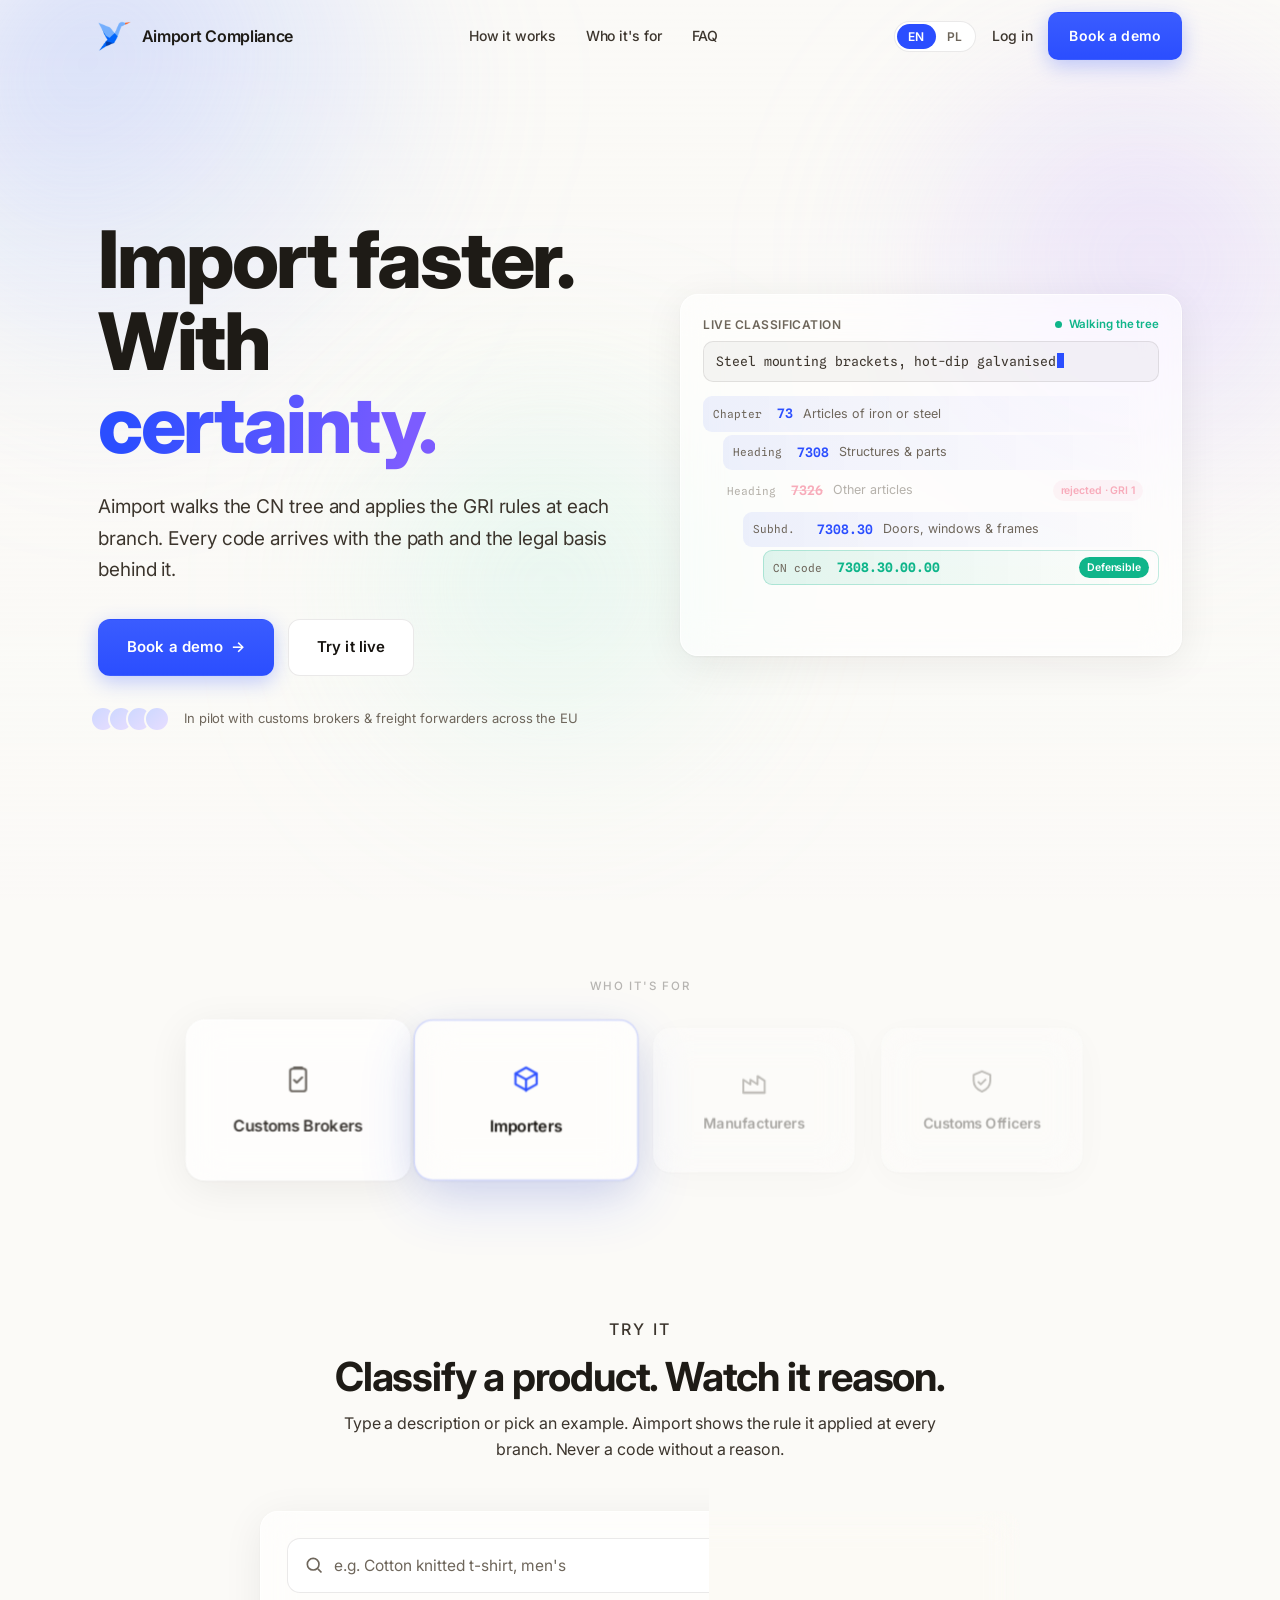
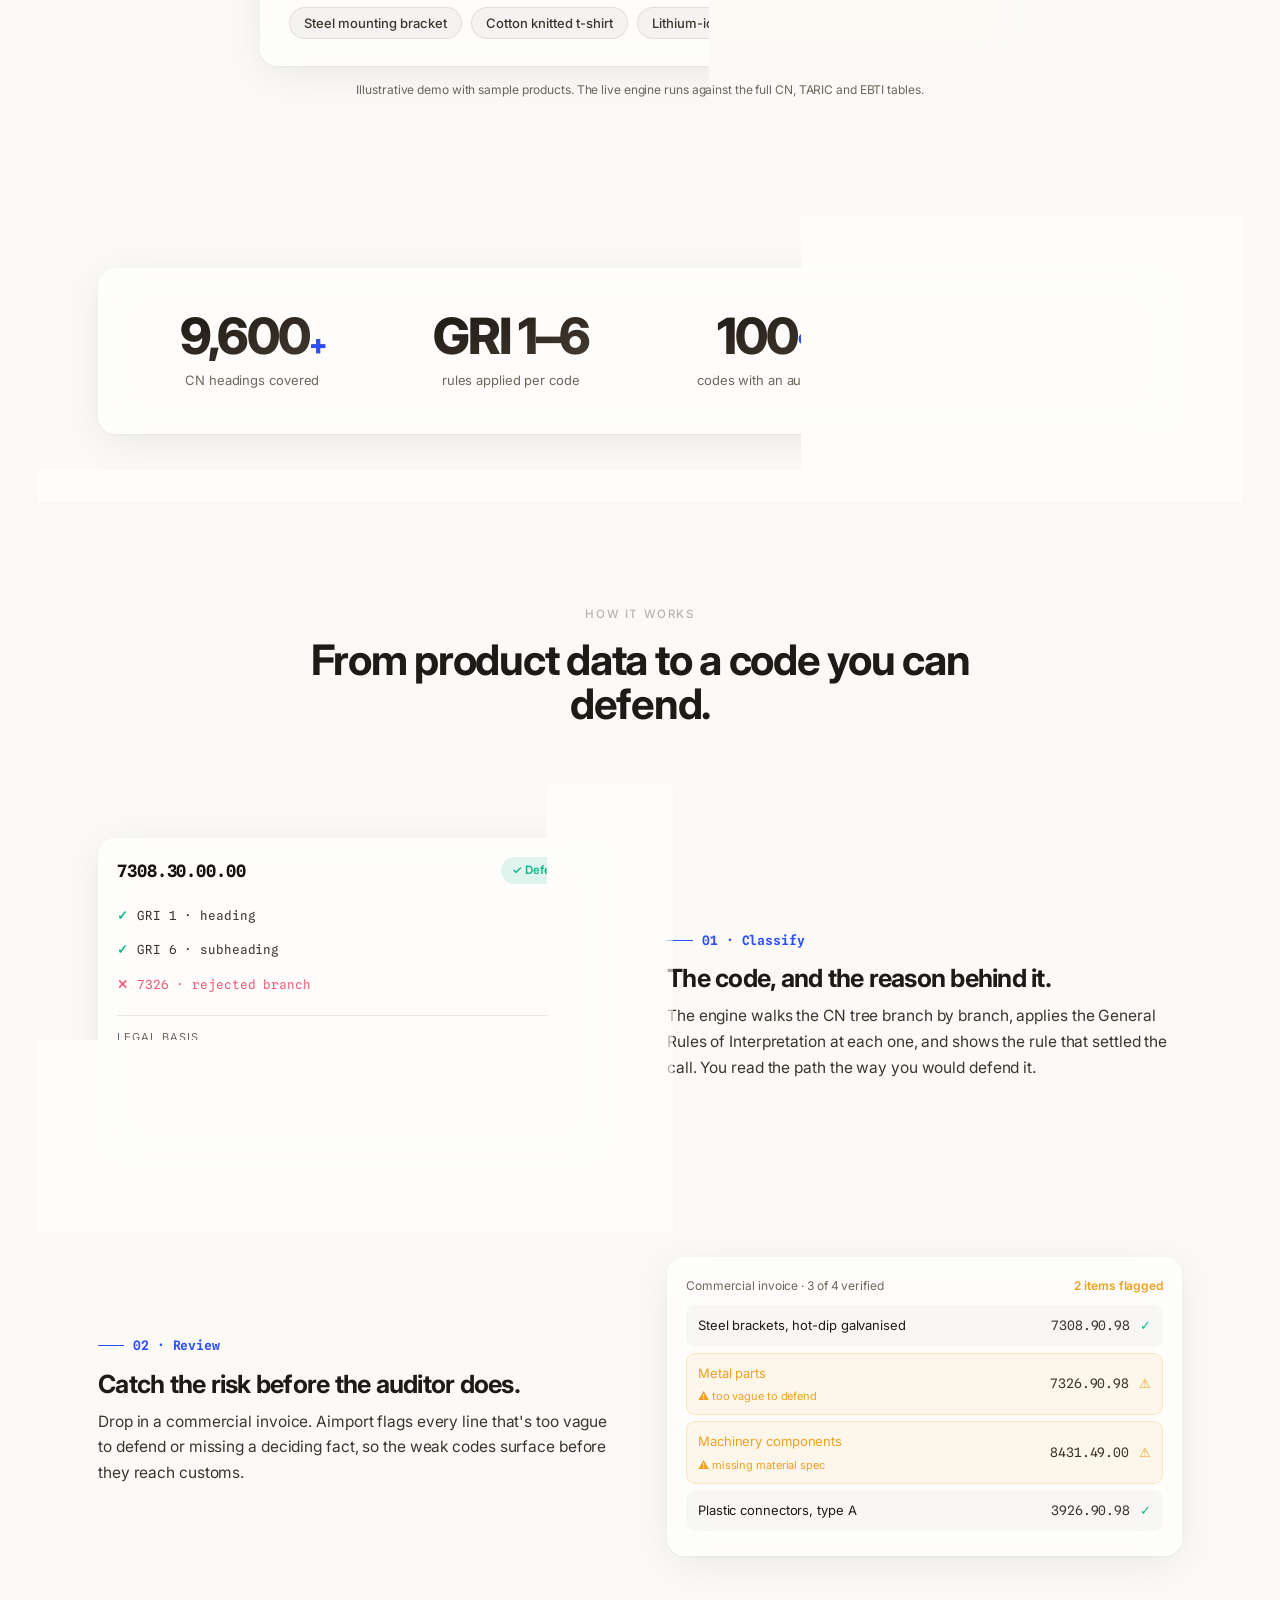
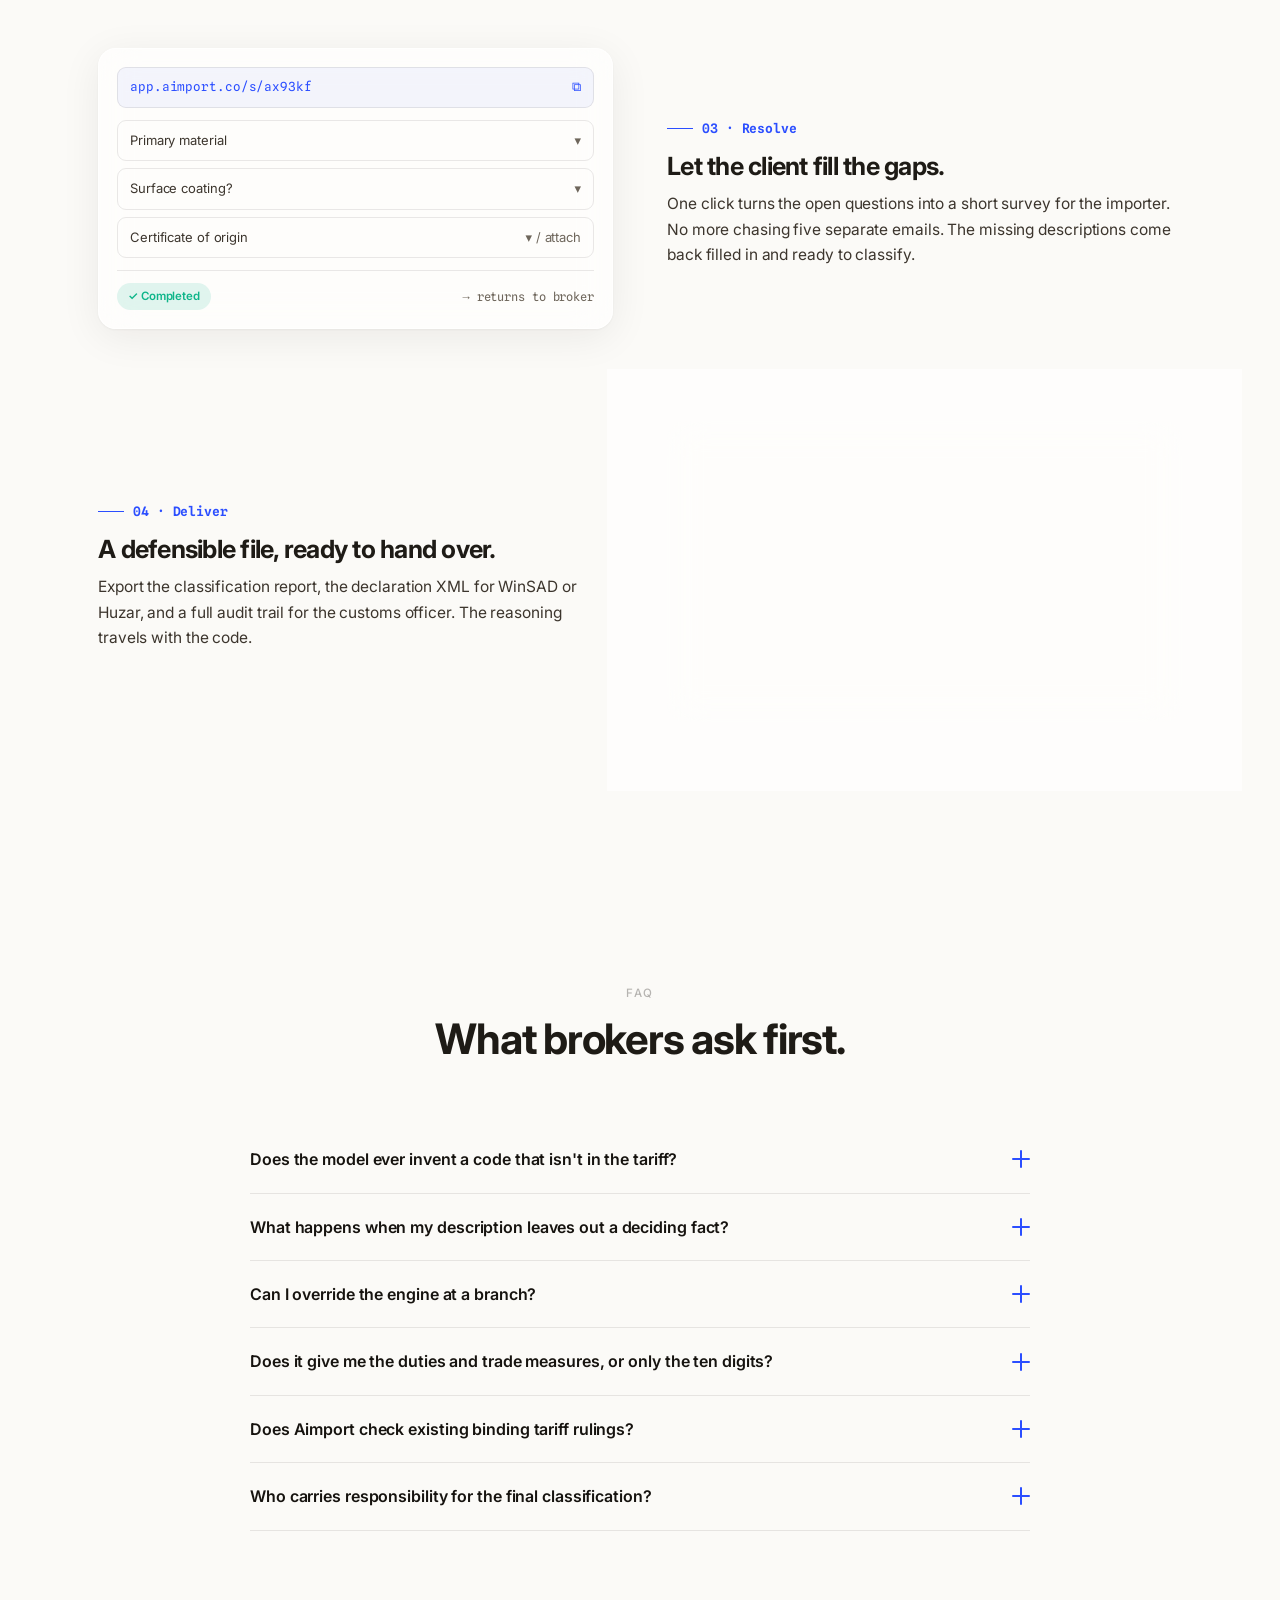
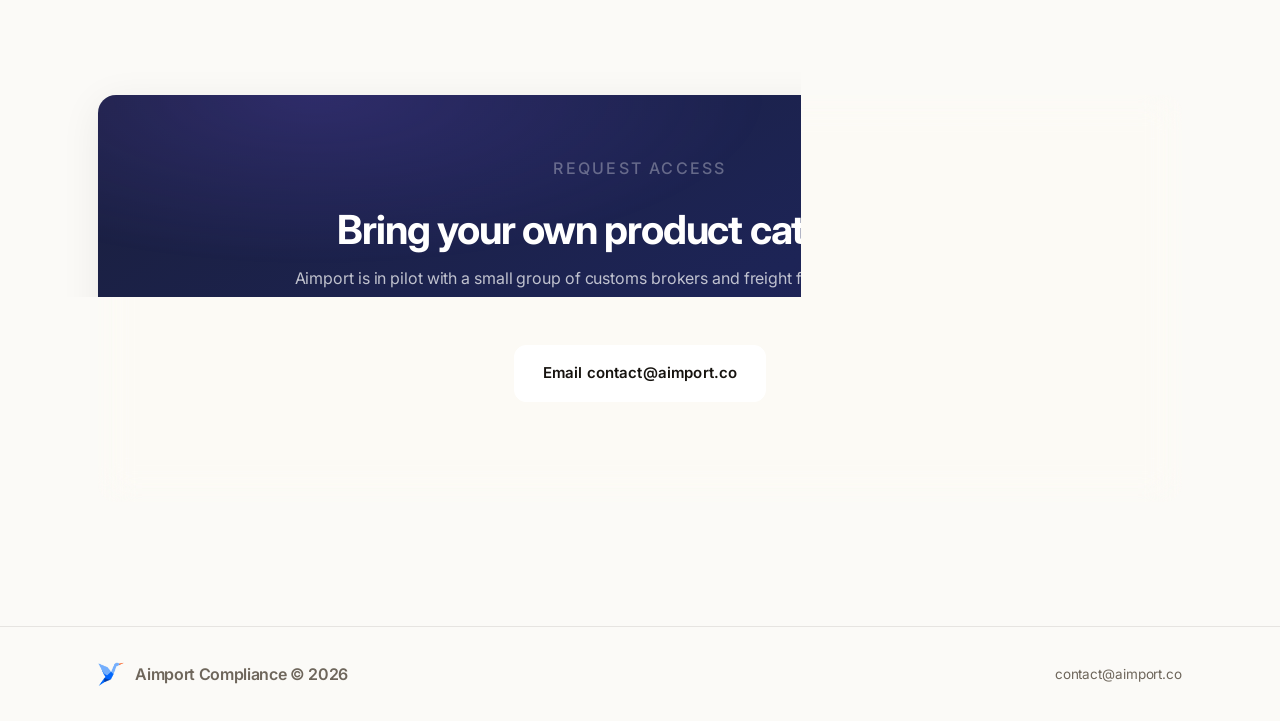
==== commit 59fac4fa: "redesign: remove em-dashes from all copy (EN + PL) Rewrite 12 prose sentences to read naturally with" ====
--- a/redesign/index.html
+++ b/redesign/index.html
@@ -3,7 +3,7 @@
 <head>
 <meta charset="utf-8">
 <meta name="viewport" content="width=device-width, initial-scale=1">
-<title>Aimport Compliance — EU Tariff Classification</title>
+<title>Aimport Compliance · EU Tariff Classification</title>
 <meta name="description" content="Aimport walks the CN tree and applies the GRI rules at each branch. Every code arrives with the path and the legal basis behind it.">
 <link rel="preconnect" href="https://fonts.googleapis.com">
 <link rel="preconnect" href="https://fonts.gstatic.com" crossorigin>
@@ -371,7 +371,7 @@
   <div class="wrap hero-grid">
     <div>
       <h1 class="reveal d1" data-i18n-html="hero.h1">Import faster.<br>With <span class="grad">certainty.</span></h1>
-      <p class="hero-sub reveal d2" data-i18n="hero.sub">Aimport walks the CN tree and applies the GRI rules at each branch. Every code arrives with the path — and the legal basis behind it.</p>
+      <p class="hero-sub reveal d2" data-i18n="hero.sub">Aimport walks the CN tree and applies the GRI rules at each branch. Every code arrives with the path and the legal basis behind it.</p>
       <div class="hero-cta reveal d3">
         <a class="btn btn-primary btn-lg" data-i18n-html="hero.book" href="https://calendly.com/leo-goerg/aimport-demo" target="_blank" rel="noopener">Book a demo <span class="arr">→</span></a>
         <a class="btn btn-lg" data-i18n="hero.try" href="#demo">Try it live</a>
@@ -435,7 +435,7 @@
     <div class="demo-head reveal">
       <p class="eyebrow" data-i18n="demo.eyebrow">Try it</p>
       <h2 data-i18n="demo.h2">Classify a product. Watch it reason.</h2>
-      <p data-i18n="demo.p">Type a description or pick an example. Aimport shows the rule it applied at every branch — never a code without a reason.</p>
+      <p data-i18n="demo.p">Type a description or pick an example. Aimport shows the rule it applied at every branch. Never a code without a reason.</p>
     </div>
 
     <div class="glass classifier reveal d1">
@@ -455,7 +455,7 @@
         <ul class="cl-trail" id="clTrail"></ul>
         <div class="cl-final" id="clFinal">
           <div>
-            <div class="fcode" id="fCode">—</div>
+            <div class="fcode" id="fCode"></div>
             <div class="flbl" id="fLbl"></div>
           </div>
           <div class="fcost">
@@ -493,18 +493,18 @@
     <div class="feat reveal">
       <div class="feat-copy">
         <span class="step-no" data-i18n="f1.step">01 · Classify</span>
-        <h3 data-i18n="f1.h">The code — and the reason behind it.</h3>
+        <h3 data-i18n="f1.h">The code, and the reason behind it.</h3>
         <p data-i18n="f1.p">The engine walks the CN tree branch by branch, applies the General Rules of Interpretation at each one, and shows the rule that settled the call. You read the path the way you would defend it.</p>
       </div>
       <div class="glass mock">
         <div class="mock-top"><span class="mcode">7308.30.00.00</span><span class="pill pill-ok" data-i18n="f1.pill">✓ Defensible</span></div>
-        <div class="mline"><span class="ck">✓</span><span data-i18n="f1.l1"> GRI 1 — heading</span></div>
-        <div class="mline"><span class="ck">✓</span><span data-i18n="f1.l2"> GRI 6 — subheading</span></div>
-        <div class="mline rej"><span class="ck">✕</span><span data-i18n="f1.l3"> 7326 — rejected branch</span></div>
+        <div class="mline"><span class="ck">✓</span><span data-i18n="f1.l1"> GRI 1 · heading</span></div>
+        <div class="mline"><span class="ck">✓</span><span data-i18n="f1.l2"> GRI 6 · subheading</span></div>
+        <div class="mline rej"><span class="ck">✕</span><span data-i18n="f1.l3"> 7326 · rejected branch</span></div>
         <hr class="mdiv">
         <div class="mlegal-lbl" data-i18n="f1.legal_lbl">Legal basis</div>
         <div class="mlegal" data-i18n="f1.legal">Section XV Note 1 · CN Explanatory Note to 7308 90</div>
-        <a class="mbti" data-i18n="f1.bti" href="https://ec.europa.eu/taxation_customs/dds2/ebti/ebti_home.jsp?Lang=en" target="_blank" rel="noopener">Comparable ruling — EBTI DE BTI 24681/23 ↗</a>
+        <a class="mbti" data-i18n="f1.bti" href="https://ec.europa.eu/taxation_customs/dds2/ebti/ebti_home.jsp?Lang=en" target="_blank" rel="noopener">Comparable ruling · EBTI DE BTI 24681/23 ↗</a>
         <hr class="mdiv">
         <div class="mcost" data-i18n-html="f1.cost">250 units × €4.20 · duty 2.7% → <b>€1,078.35 landed</b></div>
       </div>
@@ -531,7 +531,7 @@
       <div class="feat-copy">
         <span class="step-no" data-i18n="f3.step">03 · Resolve</span>
         <h3 data-i18n="f3.h">Let the client fill the gaps.</h3>
-        <p data-i18n="f3.p">One click turns the open questions into a short survey for the importer. No more chasing five separate emails — the missing descriptions come back filled in and ready to classify.</p>
+        <p data-i18n="f3.p">One click turns the open questions into a short survey for the importer. No more chasing five separate emails. The missing descriptions come back filled in and ready to classify.</p>
       </div>
       <div class="glass mock">
         <div class="sv-link"><span>app.aimport.co/s/ax93kf</span><span>⧉</span></div>
@@ -571,7 +571,7 @@
     </div>
     <div class="faq-list reveal d1">
       <details class="faq-item"><summary><span data-i18n="faq.q1">Does the model ever invent a code that isn't in the tariff?</span><span class="mk"></span></summary><div class="ans"><p data-i18n="faq.a1">No. At each branch the engine hands the model the candidate headings it pulled from the CN and TARIC tables, and the model picks one or asks for a fact. A code outside that list cannot reach the result, because the model never writes the digits itself.</p></div></details>
-      <details class="faq-item"><summary><span data-i18n="faq.q2">What happens when my description leaves out a deciding fact?</span><span class="mk"></span></summary><div class="ans"><p data-i18n="faq.a2">The engine stops at the branch where the facts run out and asks one question — the same question a classifier would ask: knitted or woven, steel or aluminium. You answer, and the reasoning continues from that branch instead of starting over.</p></div></details>
+      <details class="faq-item"><summary><span data-i18n="faq.q2">What happens when my description leaves out a deciding fact?</span><span class="mk"></span></summary><div class="ans"><p data-i18n="faq.a2">The engine stops at the branch where the facts run out and asks one question, the same one a classifier would ask: knitted or woven, steel or aluminium. You answer, and the reasoning continues from that branch instead of starting over.</p></div></details>
       <details class="faq-item"><summary><span data-i18n="faq.q3">Can I override the engine at a branch?</span><span class="mk"></span></summary><div class="ans"><p data-i18n="faq.a3">Yes. Each branch shows the candidates the engine weighed and the rule it applied. Pick a different candidate and the trail records your choice, then the reasoning continues from there. You stay the declarant, and the engine shows its work either way.</p></div></details>
       <details class="faq-item"><summary><span data-i18n="faq.q4">Does it give me the duties and trade measures, or only the ten digits?</span><span class="mk"></span></summary><div class="ans"><p data-i18n="faq.a4">Both. The engine returns the code, then the measures that attach to it for the origin you enter: the third-country duty, any anti-dumping or countervailing duty, suspensions, and quotas. You see the rate you would declare on entry, not the heading on its own.</p></div></details>
       <details class="faq-item"><summary><span data-i18n="faq.q5">Does Aimport check existing binding tariff rulings?</span><span class="mk"></span></summary><div class="ans"><p data-i18n="faq.a5">Yes. It searches the EBTI database for binding rulings on goods like yours and shows them next to the result. You see how customs classified comparable products before you commit to a heading, and you spot a conflict before an officer does.</p></div></details>
@@ -602,14 +602,14 @@
 
 <script>
 /* =========================================================
-   i18n — English source in the HTML, Polish overrides below.
+   i18n: English source in the HTML, Polish overrides below.
    Natural customs-broker Polish: GRI→ORINS, BTI→WIT, "1 078,35 €".
    ========================================================= */
 var PL={
   "nav.how":"Jak to działa","nav.who":"Dla kogo","nav.faq":"FAQ","nav.login":"Zaloguj się","nav.book":"Umów demo",
 
   "hero.h1":'Importuj szybciej.<br>Z <span class="grad">pewnością.</span>',
-  "hero.sub":"Aimport przechodzi przez drzewo CN i na każdym rozgałęzieniu stosuje reguły ORINS. Każdy kod otrzymujesz wraz ze ścieżką — i podstawą prawną, która za nim stoi.",
+  "hero.sub":"Aimport przechodzi przez drzewo CN i na każdym rozgałęzieniu stosuje reguły ORINS. Każdy kod otrzymujesz wraz ze ścieżką i podstawą prawną, która za nim stoi.",
   "hero.book":'Umów demo <span class="arr">→</span>',
   "hero.try":"Wypróbuj na żywo",
   "hero.trust":"W pilotażu z agencjami celnymi i spedytorami w całej UE",
@@ -625,7 +625,7 @@
 
   "demo.eyebrow":"Wypróbuj",
   "demo.h2":"Zaklasyfikuj produkt. Zobacz, jak rozumuje.",
-  "demo.p":"Wpisz opis lub wybierz przykład. Aimport pokazuje regułę zastosowaną na każdym rozgałęzieniu — nigdy kod bez uzasadnienia.",
+  "demo.p":"Wpisz opis lub wybierz przykład. Aimport pokazuje regułę zastosowaną na każdym rozgałęzieniu. Nigdy kod bez uzasadnienia.",
   "demo.ph":"np. T-shirt bawełniany dziany, męski",
   "demo.classify":'Zaklasyfikuj <span class="arr">→</span>',
   "demo.chip.steel":"Stalowy wspornik montażowy","demo.chip.tshirt":"Bawełniany t-shirt dziany","demo.chip.battery":"Akumulator litowo-jonowy","demo.chip.coffee":"Palona kawa ziarnista",
@@ -636,21 +636,21 @@
 
   "feat.eyebrow":"Jak to działa","feat.h2":"Od danych produktu do kodu, którego obronisz.",
 
-  "f1.step":"01 · Klasyfikacja","f1.h":"Kod — i powód, który za nim stoi.",
+  "f1.step":"01 · Klasyfikacja","f1.h":"Kod i powód, który za nim stoi.",
   "f1.p":"Silnik przechodzi przez drzewo CN gałąź po gałęzi, na każdej stosuje ogólne reguły interpretacji i pokazuje regułę, która przesądziła o wyborze. Czytasz ścieżkę tak, jak byś jej bronił.",
-  "f1.pill":"✓ Do obrony","f1.l1":" ORINS 1 — pozycja","f1.l2":" ORINS 6 — podpozycja","f1.l3":" 7326 — gałąź odrzucona",
+  "f1.pill":"✓ Do obrony","f1.l1":" ORINS 1 · pozycja","f1.l2":" ORINS 6 · podpozycja","f1.l3":" 7326 · gałąź odrzucona",
   "f1.legal_lbl":"Podstawa prawna","f1.legal":"Uwaga 1 do sekcji XV · Noty wyjaśniające do CN, poz. 7308 90",
-  "f1.bti":"Porównywalna WIT — EBTI DE BTI 24681/23 ↗",
+  "f1.bti":"Porównywalna WIT · EBTI DE BTI 24681/23 ↗",
   "f1.cost":'250 szt. × 4,20 € · cło 2,7% → <b>1 078,35 € po odprawie</b>',
 
   "f2.step":"02 · Weryfikacja","f2.h":"Wychwyć ryzyko, zanim zrobi to audytor.",
-  "f2.p":"Wgraj fakturę handlową. Aimport oznacza każdą pozycję zbyt ogólną, by ją obronić, lub pozbawioną rozstrzygającego faktu — słabe kody ujawniają się, zanim trafią do urzędu.",
+  "f2.p":"Wgraj fakturę handlową. Aimport oznacza każdą pozycję zbyt ogólną, by ją obronić, lub pozbawioną rozstrzygającego faktu. Słabe kody ujawniają się, zanim trafią do urzędu.",
   "f2.bar_l":"Faktura handlowa · 3 z 4 zweryfikowane","f2.bar_r":"2 pozycje oznaczone",
   "f2.r1":"Wsporniki stalowe, cynkowane ogniowo","f2.r2":"Części metalowe","f2.r2f":"⚠ zbyt ogólne, by obronić",
   "f2.r3":"Komponenty maszynowe","f2.r3f":"⚠ brak specyfikacji materiału","f2.r4":"Złącza z tworzywa, typ A",
 
   "f3.step":"03 · Uzupełnienie","f3.h":"Pozwól klientowi uzupełnić braki.",
-  "f3.p":"Jednym kliknięciem zamieniasz otwarte pytania w krótką ankietę dla importera. Koniec z pisaniem pięciu osobnych maili — brakujące opisy wracają uzupełnione i gotowe do klasyfikacji.",
+  "f3.p":"Jednym kliknięciem zamieniasz otwarte pytania w krótką ankietę dla importera. Koniec z pisaniem pięciu osobnych maili. Brakujące opisy wracają uzupełnione i gotowe do klasyfikacji.",
   "f3.q1":"Materiał podstawowy","f3.q2":"Powłoka powierzchniowa?","f3.q3":"Świadectwo pochodzenia","f3.attach":"▾ / załącz",
   "f3.completed":"✓ Wypełniono","f3.returns":"→ wraca do agencji",
 
@@ -663,13 +663,13 @@
   "faq.q1":"Czy model kiedykolwiek wymyśla kod, którego nie ma w taryfie?",
   "faq.a1":"Nie. Na każdym rozgałęzieniu silnik podaje modelowi kandydujące pozycje pobrane z tabel CN i TARIC, a model wybiera jedną z nich albo prosi o fakt. Kod spoza tej listy nie trafi do wyniku, bo model nigdy sam nie wpisuje cyfr.",
   "faq.q2":"Co się dzieje, gdy w opisie brakuje rozstrzygającego faktu?",
-  "faq.a2":"Silnik zatrzymuje się na rozgałęzieniu, na którym kończą się fakty, i zadaje jedno pytanie — to samo, które zadałby klasyfikator: dziane czy tkane, stal czy aluminium. Odpowiadasz, a rozumowanie biegnie dalej od tej gałęzi, zamiast zaczynać od nowa.",
+  "faq.a2":"Silnik zatrzymuje się na rozgałęzieniu, na którym kończą się fakty, i zadaje jedno pytanie, to samo, które zadałby klasyfikator: dziane czy tkane, stal czy aluminium. Odpowiadasz, a rozumowanie biegnie dalej od tej gałęzi, zamiast zaczynać od nowa.",
   "faq.q3":"Czy mogę nadpisać decyzję silnika na rozgałęzieniu?",
   "faq.a3":"Tak. Każde rozgałęzienie pokazuje kandydatów, których silnik rozważył, oraz zastosowaną regułę. Wybierz innego kandydata, a ślad zapisze Twój wybór i rozumowanie potoczy się dalej. Pozostajesz zgłaszającym, a silnik i tak pokazuje swoją pracę.",
   "faq.q4":"Czy dostaję cła i środki taryfowe, czy tylko dziesięć cyfr?",
   "faq.a4":"Jedno i drugie. Silnik zwraca kod, a następnie środki przypisane do niego dla wskazanego pochodzenia: cło dla państw trzecich, ewentualne cło antydumpingowe lub wyrównawcze, zawieszenia i kontyngenty. Widzisz stawkę, którą zadeklarujesz przy odprawie, a nie samą pozycję.",
   "faq.q5":"Czy Aimport sprawdza istniejące wiążące informacje taryfowe?",
-  "faq.a5":"Tak. Przeszukuje bazę EBTI w poszukiwaniu wiążących informacji taryfowych (WIT) dla towarów podobnych do Twojego i pokazuje je obok wyniku. Widzisz, jak organy celne sklasyfikowały porównywalne produkty, zanim zdecydujesz się na pozycję — i wychwytujesz konflikt wcześniej niż funkcjonariusz.",
+  "faq.a5":"Tak. Przeszukuje bazę EBTI w poszukiwaniu wiążących informacji taryfowych (WIT) dla towarów podobnych do Twojego i pokazuje je obok wyniku. Widzisz, jak organy celne sklasyfikowały porównywalne produkty, zanim zdecydujesz się na pozycję. Konflikt wychwytujesz wcześniej niż funkcjonariusz.",
   "faq.q6":"Kto ponosi odpowiedzialność za ostateczną klasyfikację?",
   "faq.a6":"Ty. Zgłaszający podpisuje zgłoszenie i odpowiada za wynik. Aimport daje Ci rozumowanie do sprawdzenia i ślad do obrony, ale niczego nie składa w Twoim imieniu.",
 
@@ -820,26 +820,26 @@
       q:{en:'Steel mounting brackets, hot-dip galvanised',pl:'Wsporniki stalowe, cynkowane ogniowo'},
       lbl:{en:'Structures & parts of iron or steel',pl:'Konstrukcje i części z żeliwa lub stali'},
       cost:{en:'€1,078.35',pl:'1 078,35 €'},
-      trail:{en:[['rule','GRI 1','Heading 73 — articles of iron or steel'],['x','GRI 1','7326 (other articles) rejected — bracket is a structural part'],['rule','GRI 6','Subheading 7308.30 — frames & thresholds'],['ok','Result','7308.30.00.00 · Section XV Note 1']],
-             pl:[['rule','ORINS 1','Pozycja 73 — artykuły z żeliwa lub stali'],['x','ORINS 1','7326 (pozostałe artykuły) odrzucone — wspornik jest częścią konstrukcyjną'],['rule','ORINS 6','Podpozycja 7308.30 — ramy i progi'],['ok','Wynik','7308.30.00.00 · uwaga 1 do sekcji XV']]}},
+      trail:{en:[['rule','GRI 1','Heading 73 · articles of iron or steel'],['x','GRI 1','7326 (other articles) rejected · bracket is a structural part'],['rule','GRI 6','Subheading 7308.30 · frames & thresholds'],['ok','Result','7308.30.00.00 · Section XV Note 1']],
+             pl:[['rule','ORINS 1','Pozycja 73 · artykuły z żeliwa lub stali'],['x','ORINS 1','7326 (pozostałe artykuły) odrzucone · wspornik jest częścią konstrukcyjną'],['rule','ORINS 6','Podpozycja 7308.30 · ramy i progi'],['ok','Wynik','7308.30.00.00 · uwaga 1 do sekcji XV']]}},
     tshirt:{code:'6109.10.00.10',
       q:{en:"Cotton knitted t-shirt, men's",pl:'Bawełniany t-shirt dziany, męski'},
       lbl:{en:'T-shirts, knitted, of cotton',pl:'T-shirty, dziane, z bawełny'},
       cost:{en:'€612.00',pl:'612,00 €'},
-      trail:{en:[['rule','GRI 1','Chapter 61 — knitted apparel (vs 62 woven)'],['rule','GRI 1','Heading 6109 — T-shirts & vests'],['rule','GRI 6','Subheading 6109.10 — of cotton'],['ok','Result','6109.10.00.10 · CN Note to Ch. 61']],
-             pl:[['rule','ORINS 1','Dział 61 — odzież dziana (a nie 62 tkana)'],['rule','ORINS 1','Pozycja 6109 — T-shirty i koszulki'],['rule','ORINS 6','Podpozycja 6109.10 — z bawełny'],['ok','Wynik','6109.10.00.10 · uwaga do działu 61']]}},
+      trail:{en:[['rule','GRI 1','Chapter 61 · knitted apparel (vs 62 woven)'],['rule','GRI 1','Heading 6109 · T-shirts & vests'],['rule','GRI 6','Subheading 6109.10 · of cotton'],['ok','Result','6109.10.00.10 · CN Note to Ch. 61']],
+             pl:[['rule','ORINS 1','Dział 61 · odzież dziana (a nie 62 tkana)'],['rule','ORINS 1','Pozycja 6109 · T-shirty i koszulki'],['rule','ORINS 6','Podpozycja 6109.10 · z bawełny'],['ok','Wynik','6109.10.00.10 · uwaga do działu 61']]}},
     battery:{code:'8507.60.00.00',
       q:{en:'Lithium-ion battery, rechargeable',pl:'Akumulator litowo-jonowy, wielokrotnego ładowania'},
       lbl:{en:'Lithium-ion accumulators',pl:'Akumulatory litowo-jonowe'},
       cost:{en:'€2,340.00',pl:'2 340,00 €'},
-      trail:{en:[['rule','GRI 1','Heading 8507 — electric accumulators'],['x','GRI 1','8506 (primary cells) rejected — battery is rechargeable'],['rule','GRI 6','Subheading 8507.60 — lithium-ion'],['ok','Result','8507.60.00.00 · ADD check flagged']],
-             pl:[['rule','ORINS 1','Pozycja 8507 — akumulatory elektryczne'],['x','ORINS 1','8506 (baterie pierwotne) odrzucone — akumulator jest wielokrotnego ładowania'],['rule','ORINS 6','Podpozycja 8507.60 — litowo-jonowe'],['ok','Wynik','8507.60.00.00 · sygnał: sprawdź cło antydumpingowe']]}},
+      trail:{en:[['rule','GRI 1','Heading 8507 · electric accumulators'],['x','GRI 1','8506 (primary cells) rejected · battery is rechargeable'],['rule','GRI 6','Subheading 8507.60 · lithium-ion'],['ok','Result','8507.60.00.00 · ADD check flagged']],
+             pl:[['rule','ORINS 1','Pozycja 8507 · akumulatory elektryczne'],['x','ORINS 1','8506 (baterie pierwotne) odrzucone · akumulator jest wielokrotnego ładowania'],['rule','ORINS 6','Podpozycja 8507.60 · litowo-jonowe'],['ok','Wynik','8507.60.00.00 · sygnał: sprawdź cło antydumpingowe']]}},
     coffee:{code:'0901.21.00.00',
       q:{en:'Roasted coffee beans, not decaffeinated',pl:'Kawa palona, niepozbawiona kofeiny'},
       lbl:{en:'Coffee, roasted, not decaffeinated',pl:'Kawa palona, niepozbawiona kofeiny'},
       cost:{en:'€845.50',pl:'845,50 €'},
-      trail:{en:[['rule','GRI 1','Heading 0901 — coffee'],['x','GRI 1','2101 (extracts) rejected — beans, not instant'],['rule','GRI 6','Subheading 0901.21 — roasted, caffeinated'],['ok','Result','0901.21.00.00 · 7.5% third-country duty']],
-             pl:[['rule','ORINS 1','Pozycja 0901 — kawa'],['x','ORINS 1','2101 (ekstrakty) odrzucone — ziarna, nie kawa rozpuszczalna'],['rule','ORINS 6','Podpozycja 0901.21 — palona, z kofeiną'],['ok','Wynik','0901.21.00.00 · cło dla państw trzecich 7,5%']]}}
+      trail:{en:[['rule','GRI 1','Heading 0901 · coffee'],['x','GRI 1','2101 (extracts) rejected · beans, not instant'],['rule','GRI 6','Subheading 0901.21 · roasted, caffeinated'],['ok','Result','0901.21.00.00 · 7.5% third-country duty']],
+             pl:[['rule','ORINS 1','Pozycja 0901 · kawa'],['x','ORINS 1','2101 (ekstrakty) odrzucone · ziarna, nie kawa rozpuszczalna'],['rule','ORINS 6','Podpozycja 0901.21 · palona, z kofeiną'],['ok','Wynik','0901.21.00.00 · cło dla państw trzecich 7,5%']]}}
   };
   var lang='en',last=null;
   var input=document.getElementById('clInput'),go=document.getElementById('clGo'),
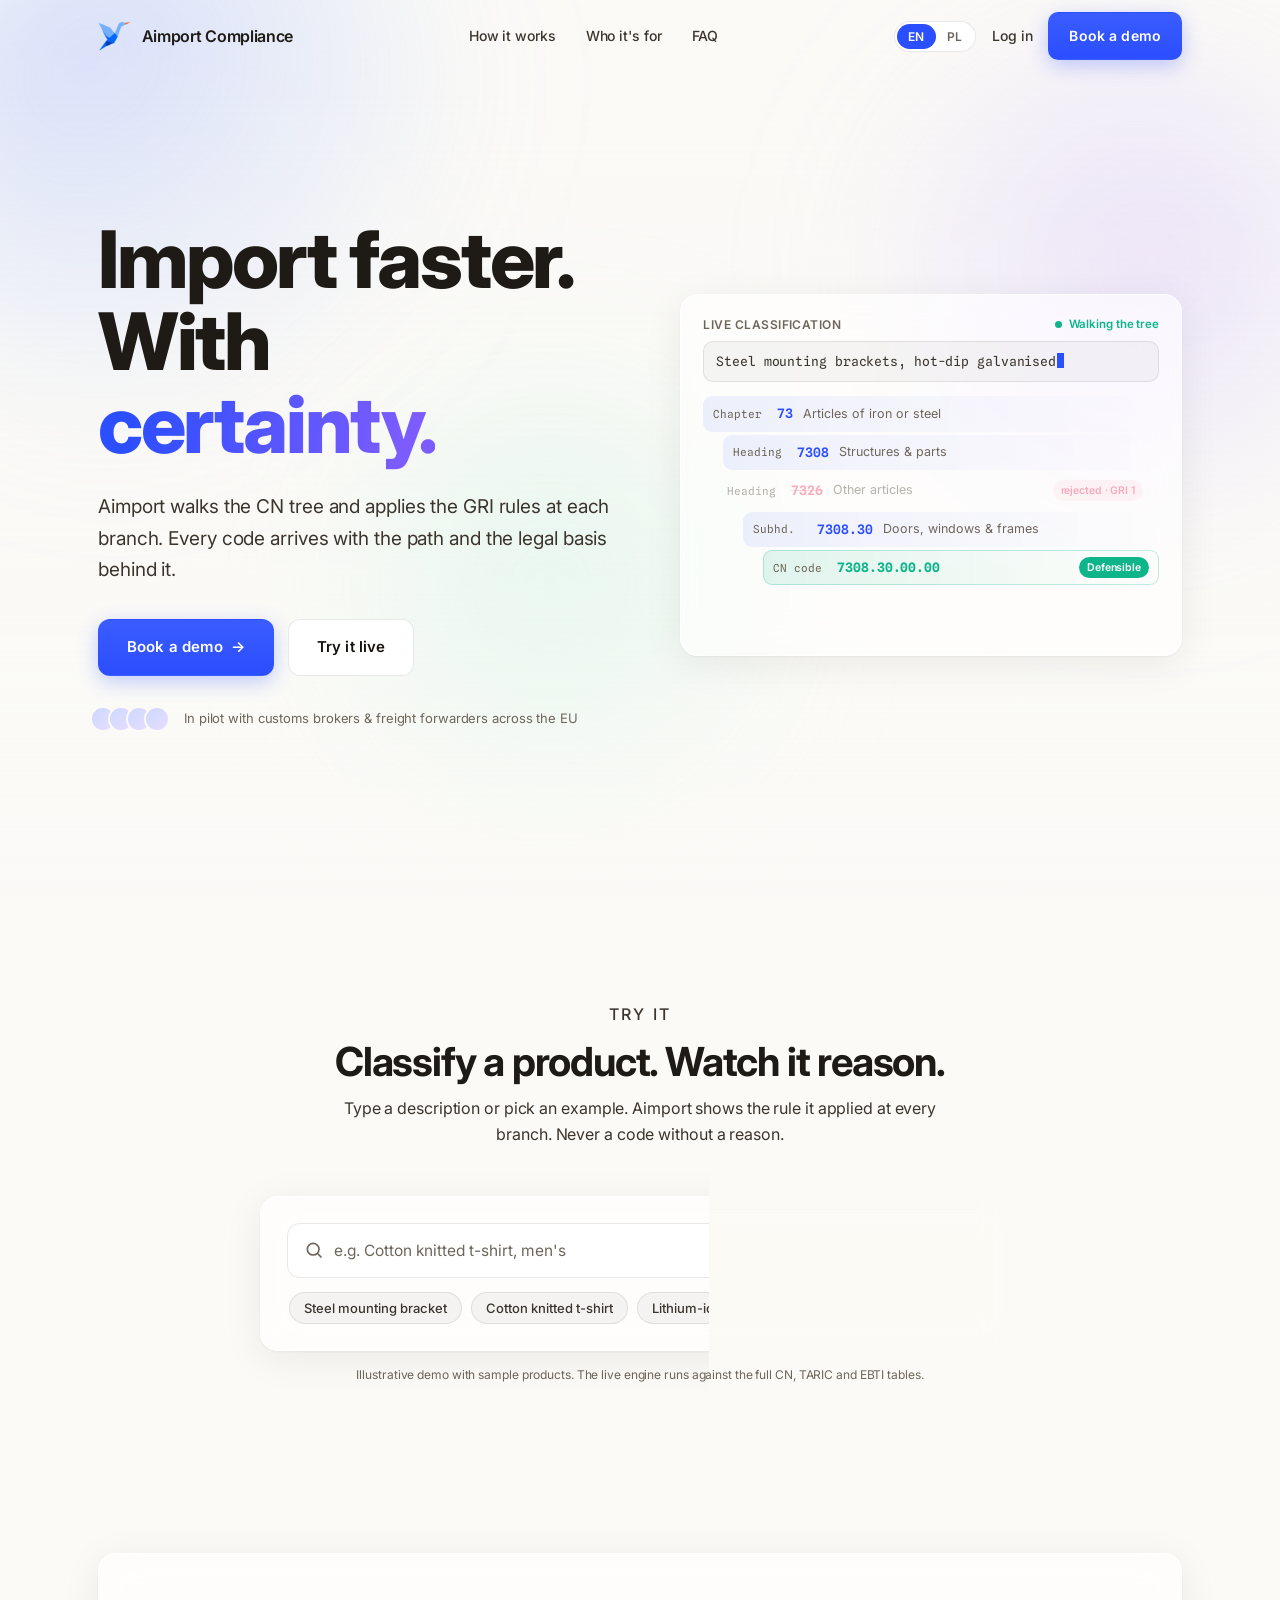
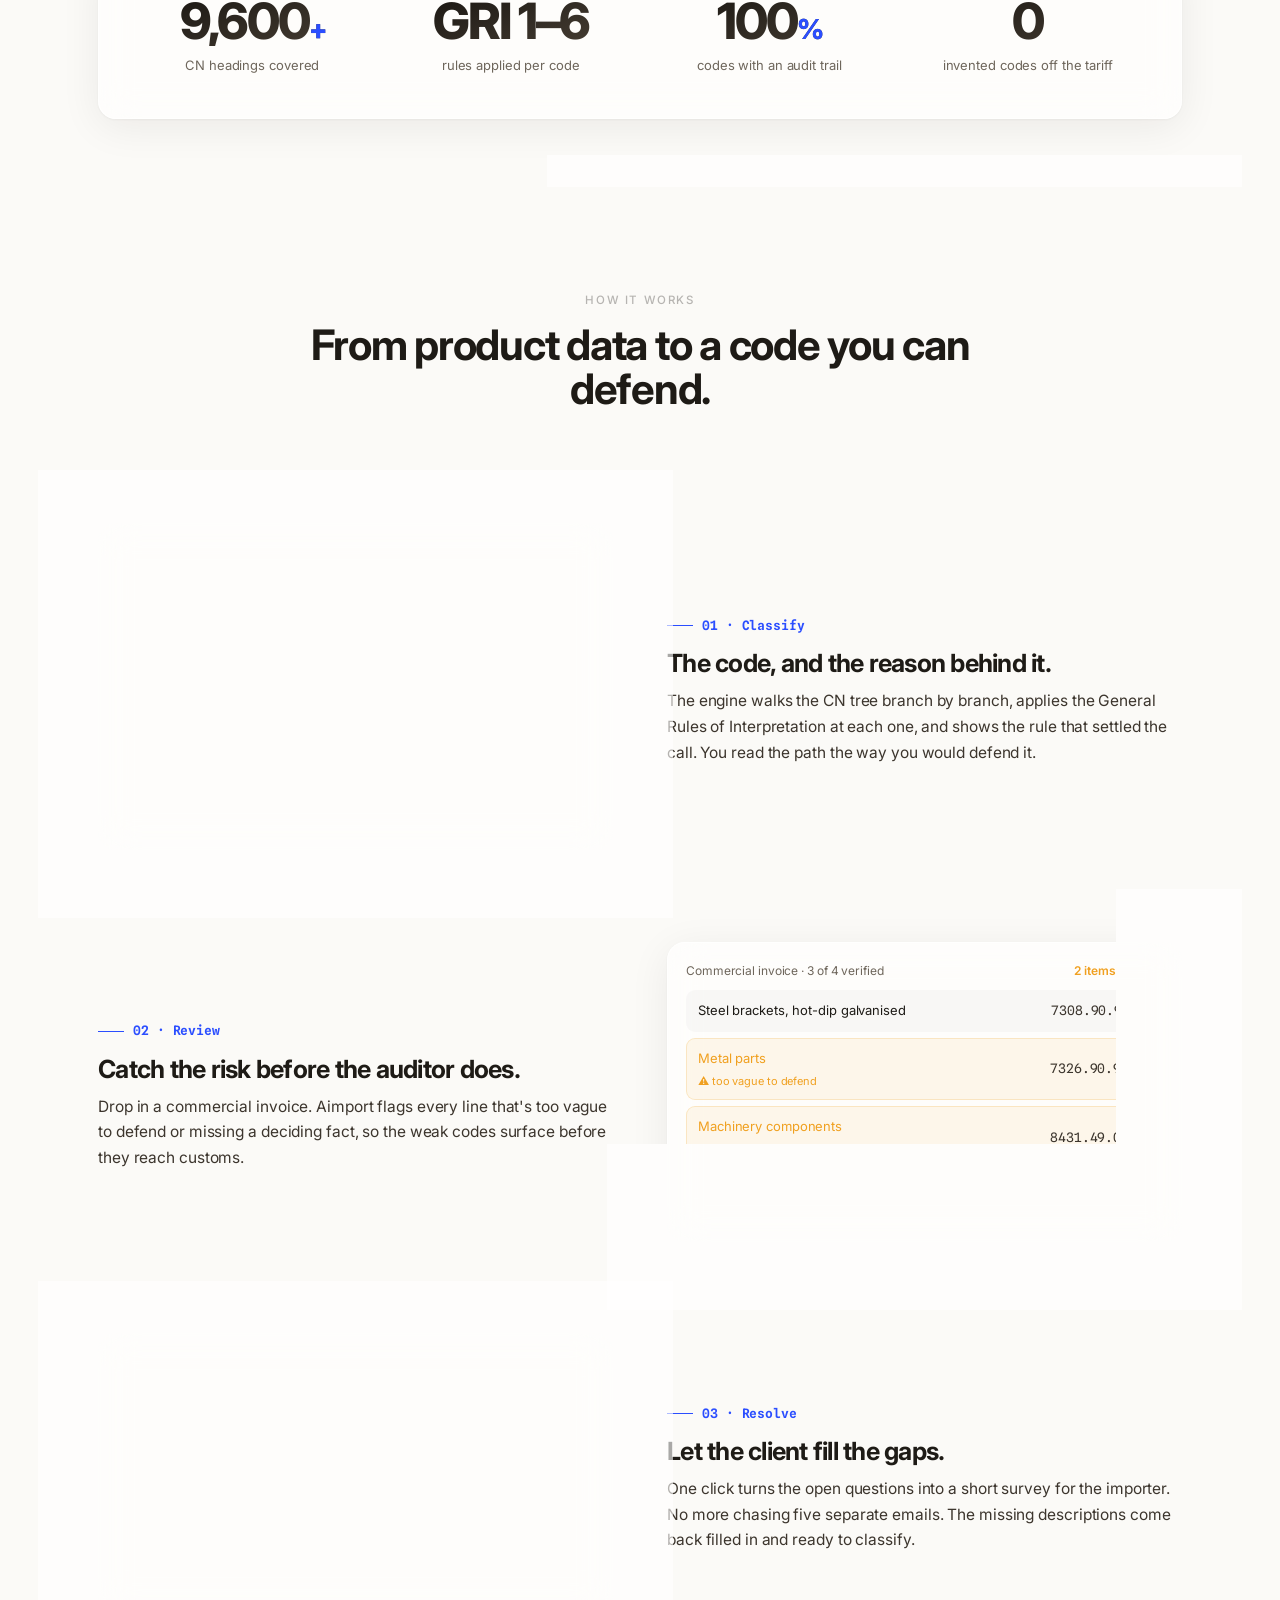
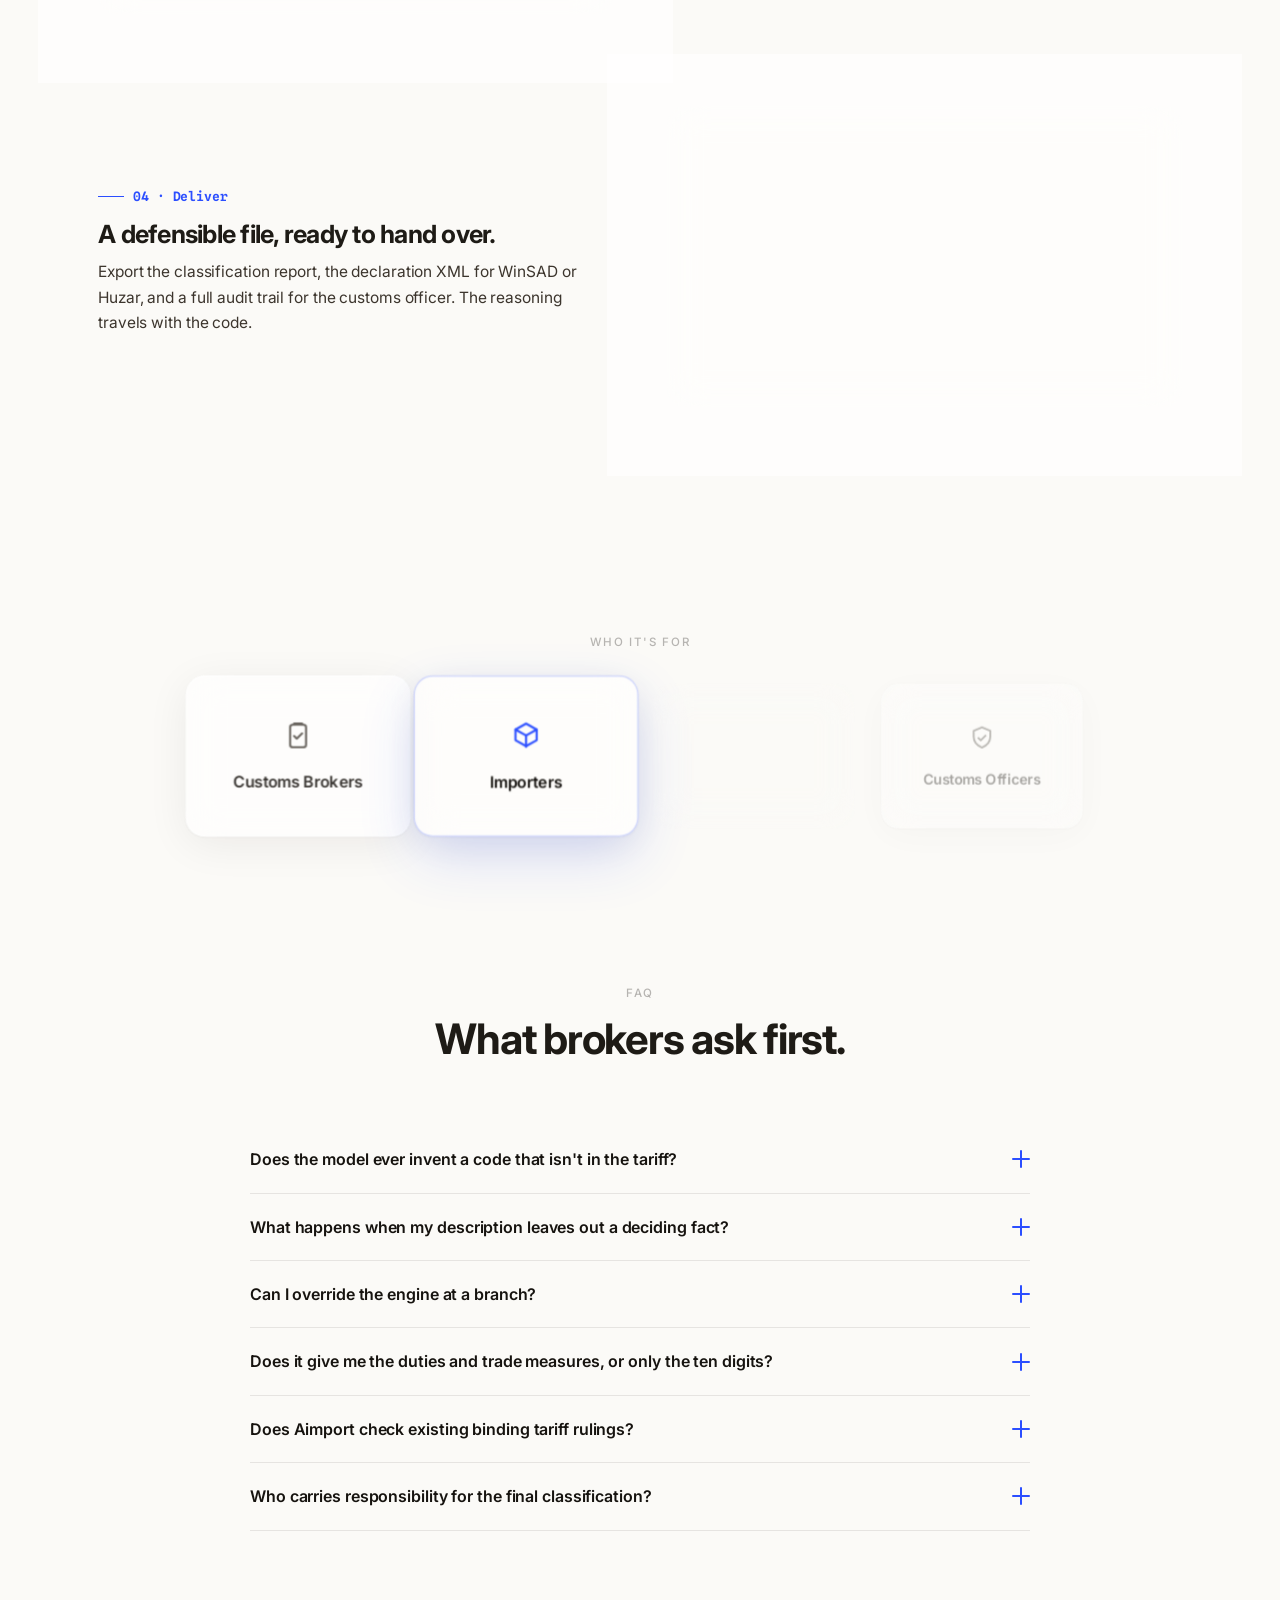
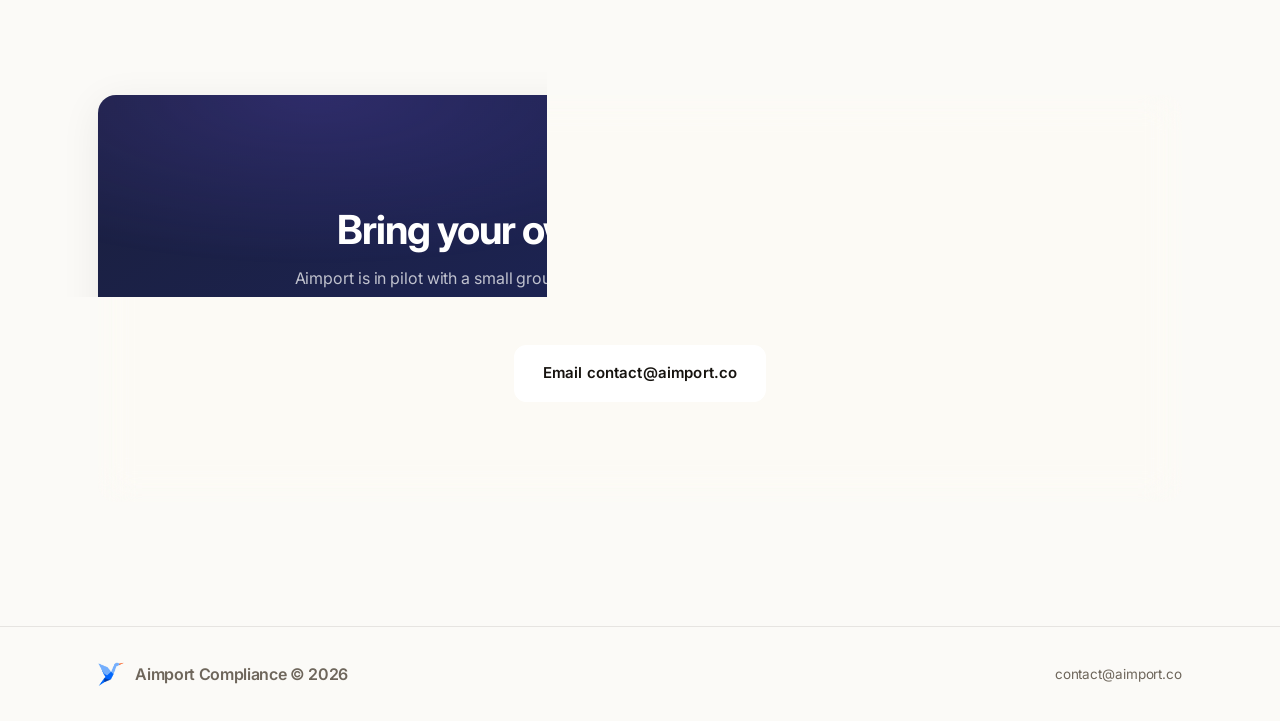
==== commit ef54d128: "redesign: wire Log In PIN gate + move Who-it's-for above FAQ - Log In now opens a light-themed PIN m" ====
--- a/redesign/index.html
+++ b/redesign/index.html
@@ -338,6 +338,28 @@
   .reveal{opacity:1;transform:none}
   .aurora b{opacity:.3}
 }
+
+/* ============ PIN access modal ============ */
+.pin-overlay{position:fixed;inset:0;z-index:100;display:none;align-items:center;justify-content:center;padding:24px;
+  background:rgba(22,19,15,.34);backdrop-filter:blur(7px) saturate(120%);-webkit-backdrop-filter:blur(7px) saturate(120%)}
+.pin-overlay.open{display:flex;animation:fadeUp .3s cubic-bezier(.2,.8,.2,1)}
+.pin-card{position:relative;width:100%;max-width:382px;background:var(--surface);border:1px solid var(--glass-line);
+  border-radius:20px;box-shadow:0 30px 80px rgba(22,19,15,.28);padding:40px 34px 34px;text-align:center}
+.pin-close{position:absolute;top:14px;right:15px;width:30px;height:30px;border:0;background:transparent;cursor:pointer;
+  color:var(--muted);font-size:21px;line-height:1;border-radius:8px;transition:color .2s,background .2s}
+.pin-close:hover{color:var(--ink);background:rgba(22,19,15,.05)}
+.pin-label{font-size:11px;font-weight:600;letter-spacing:.14em;text-transform:uppercase;color:rgba(22,19,15,.3)}
+.pin-card h3{font-size:22px;font-weight:700;margin:10px 0 8px}
+.pin-sub{font-size:13.5px;color:var(--muted);margin:0 0 22px}
+.pin-input{width:100%;text-align:center;font-family:var(--mono);font-size:26px;font-weight:600;letter-spacing:.45em;
+  padding:14px 12px 14px 18px;border:1px solid var(--line);border-radius:12px;background:var(--bg);color:var(--ink);outline:none;
+  transition:border-color .2s,box-shadow .2s}
+.pin-input::placeholder{color:var(--muted);letter-spacing:.3em}
+.pin-input:focus{border-color:var(--brand)}
+.pin-input.flash{border-color:var(--teal);box-shadow:0 0 0 3px rgba(15,181,138,.22)}
+.pin-error{font-size:13px;color:#dc2626;margin:14px 0 0;min-height:1.1em;opacity:0;transition:opacity .25s}
+.pin-error.show{opacity:1}
+.pin-error a{color:var(--brand)}
 </style>
 </head>
 <body>
@@ -360,7 +382,7 @@
         <button type="button" data-lang="en">EN</button>
         <button type="button" data-lang="pl">PL</button>
       </div>
-      <span class="nav-login" data-i18n="nav.login">Log in</span>
+      <span class="nav-login" data-i18n="nav.login" data-pin-trigger role="button" tabindex="0">Log in</span>
       <a class="btn btn-primary" data-i18n="nav.book" href="https://calendly.com/leo-goerg/aimport-demo" target="_blank" rel="noopener">Book a demo</a>
     </div>
   </div>
@@ -399,6 +421,139 @@
       <div class="tw-foot" id="twFoot">
         <span data-i18n="tw.foot1">GRI 1 → 6 · Section XV Note 1</span>
         <span class="total" data-i18n="tw.total">€1,078.35 landed</span>
+      </div>
+    </div>
+  </div>
+</section>
+
+<!-- ============ INTERACTIVE CLASSIFIER ============ -->
+<section class="demo" id="demo">
+  <div class="wrap">
+    <div class="demo-head reveal">
+      <p class="eyebrow" data-i18n="demo.eyebrow">Try it</p>
+      <h2 data-i18n="demo.h2">Classify a product. Watch it reason.</h2>
+      <p data-i18n="demo.p">Type a description or pick an example. Aimport shows the rule it applied at every branch. Never a code without a reason.</p>
+    </div>
+
+    <div class="glass classifier reveal d1">
+      <div class="cl-bar">
+        <svg width="20" height="20" viewBox="0 0 24 24" fill="none" stroke="currentColor" stroke-width="2"><circle cx="11" cy="11" r="7"/><path d="M21 21l-4.3-4.3"/></svg>
+        <input id="clInput" type="text" data-i18n-ph="demo.ph" placeholder="e.g. Cotton knitted t-shirt, men's" autocomplete="off">
+        <button class="btn btn-primary cl-go" id="clGo" data-i18n-html="demo.classify">Classify <span class="arr">→</span></button>
+      </div>
+      <div class="cl-chips" id="clChips">
+        <button data-k="steel" data-i18n="demo.chip.steel">Steel mounting bracket</button>
+        <button data-k="tshirt" data-i18n="demo.chip.tshirt">Cotton knitted t-shirt</button>
+        <button data-k="battery" data-i18n="demo.chip.battery">Lithium-ion battery</button>
+        <button data-k="coffee" data-i18n="demo.chip.coffee">Roasted coffee beans</button>
+      </div>
+
+      <div class="cl-result" id="clResult">
+        <ul class="cl-trail" id="clTrail"></ul>
+        <div class="cl-final" id="clFinal">
+          <div>
+            <div class="fcode" id="fCode"></div>
+            <div class="flbl" id="fLbl"></div>
+          </div>
+          <div class="fcost">
+            <span class="fbadge" data-i18n="demo.defensible">Defensible</span>
+            <div style="margin-top:8px"><b id="fCost"></b><div class="flbl" data-i18n="demo.landed">est. landed cost</div></div>
+          </div>
+        </div>
+      </div>
+    </div>
+    <p class="disclaimer" data-i18n="demo.disclaimer">Illustrative demo with sample products. The live engine runs against the full CN, TARIC and EBTI tables.</p>
+  </div>
+</section>
+
+<!-- ============ STATS ============ -->
+<section class="stats">
+  <div class="wrap">
+    <div class="glass stats-wrap" id="stats">
+      <div class="stat"><div class="num" data-to="9600" data-suf-en="+" data-suf-pl="+">0</div><div class="lbl" data-i18n="stat.1">CN headings covered</div></div>
+      <div class="stat"><div class="num" data-to="6" data-pre-en="GRI 1–" data-pre-pl="ORINS 1–">0</div><div class="lbl" data-i18n="stat.2">rules applied per code</div></div>
+      <div class="stat"><div class="num" data-to="100" data-suf-en="%" data-suf-pl="%">0</div><div class="lbl" data-i18n="stat.3">codes with an audit trail</div></div>
+      <div class="stat"><div class="num" data-to="0">0</div><div class="lbl" data-i18n="stat.4">invented codes off the tariff</div></div>
+    </div>
+  </div>
+</section>
+
+<!-- ============ FEATURES / HOW IT WORKS ============ -->
+<section class="features" id="how">
+  <div class="wrap">
+    <div class="sec-head reveal">
+      <p class="eyebrow" data-i18n="feat.eyebrow">How it works</p>
+      <h2 data-i18n="feat.h2">From product data to a code you can defend.</h2>
+    </div>
+
+    <!-- 01 CLASSIFY -->
+    <div class="feat reveal">
+      <div class="feat-copy">
+        <span class="step-no" data-i18n="f1.step">01 · Classify</span>
+        <h3 data-i18n="f1.h">The code, and the reason behind it.</h3>
+        <p data-i18n="f1.p">The engine walks the CN tree branch by branch, applies the General Rules of Interpretation at each one, and shows the rule that settled the call. You read the path the way you would defend it.</p>
+      </div>
+      <div class="glass mock">
+        <div class="mock-top"><span class="mcode">7308.30.00.00</span><span class="pill pill-ok" data-i18n="f1.pill">✓ Defensible</span></div>
+        <div class="mline"><span class="ck">✓</span><span data-i18n="f1.l1"> GRI 1 · heading</span></div>
+        <div class="mline"><span class="ck">✓</span><span data-i18n="f1.l2"> GRI 6 · subheading</span></div>
+        <div class="mline rej"><span class="ck">✕</span><span data-i18n="f1.l3"> 7326 · rejected branch</span></div>
+        <hr class="mdiv">
+        <div class="mlegal-lbl" data-i18n="f1.legal_lbl">Legal basis</div>
+        <div class="mlegal" data-i18n="f1.legal">Section XV Note 1 · CN Explanatory Note to 7308 90</div>
+        <a class="mbti" data-i18n="f1.bti" href="https://ec.europa.eu/taxation_customs/dds2/ebti/ebti_home.jsp?Lang=en" target="_blank" rel="noopener">Comparable ruling · EBTI DE BTI 24681/23 ↗</a>
+        <hr class="mdiv">
+        <div class="mcost" data-i18n-html="f1.cost">250 units × €4.20 · duty 2.7% → <b>€1,078.35 landed</b></div>
+      </div>
+    </div>
+
+    <!-- 02 REVIEW -->
+    <div class="feat reveal">
+      <div class="feat-copy">
+        <span class="step-no" data-i18n="f2.step">02 · Review</span>
+        <h3 data-i18n="f2.h">Catch the risk before the auditor does.</h3>
+        <p data-i18n="f2.p">Drop in a commercial invoice. Aimport flags every line that's too vague to defend or missing a deciding fact, so the weak codes surface before they reach customs.</p>
+      </div>
+      <div class="glass mock">
+        <div class="inv-bar"><span class="l" data-i18n="f2.bar_l">Commercial invoice · 3 of 4 verified</span><span class="r" data-i18n="f2.bar_r">2 items flagged</span></div>
+        <div class="inv-row"><span data-i18n="f2.r1">Steel brackets, hot-dip galvanised</span><span class="ic">7308.90.98 <span class="st-ok">✓</span></span></div>
+        <div class="inv-row flag"><span><span class="weak" data-i18n="f2.r2">Metal parts</span><div class="inv-flag" data-i18n="f2.r2f">⚠ too vague to defend</div></span><span class="ic">7326.90.98 <span class="st-warn">⚠</span></span></div>
+        <div class="inv-row flag"><span><span class="weak" data-i18n="f2.r3">Machinery components</span><div class="inv-flag" data-i18n="f2.r3f">⚠ missing material spec</div></span><span class="ic">8431.49.00 <span class="st-warn">⚠</span></span></div>
+        <div class="inv-row"><span data-i18n="f2.r4">Plastic connectors, type A</span><span class="ic">3926.90.98 <span class="st-ok">✓</span></span></div>
+      </div>
+    </div>
+
+    <!-- 03 RESOLVE -->
+    <div class="feat reveal">
+      <div class="feat-copy">
+        <span class="step-no" data-i18n="f3.step">03 · Resolve</span>
+        <h3 data-i18n="f3.h">Let the client fill the gaps.</h3>
+        <p data-i18n="f3.p">One click turns the open questions into a short survey for the importer. No more chasing five separate emails. The missing descriptions come back filled in and ready to classify.</p>
+      </div>
+      <div class="glass mock">
+        <div class="sv-link"><span>app.aimport.co/s/ax93kf</span><span>⧉</span></div>
+        <div class="sv-q"><span data-i18n="f3.q1">Primary material</span><span class="car">▾</span></div>
+        <div class="sv-q"><span data-i18n="f3.q2">Surface coating?</span><span class="car">▾</span></div>
+        <div class="sv-q"><span data-i18n="f3.q3">Certificate of origin</span><span class="car" data-i18n="f3.attach">▾ / attach</span></div>
+        <hr class="mdiv">
+        <div style="display:flex;justify-content:space-between;align-items:center;gap:10px"><span class="pill pill-ok" data-i18n="f3.completed">✓ Completed</span><span style="font-size:12px;color:var(--muted)" data-i18n="f3.returns">→ returns to broker</span></div>
+      </div>
+    </div>
+
+    <!-- 04 DELIVER -->
+    <div class="feat reveal">
+      <div class="feat-copy">
+        <span class="step-no" data-i18n="f4.step">04 · Deliver</span>
+        <h3 data-i18n="f4.h">A defensible file, ready to hand over.</h3>
+        <p data-i18n="f4.p">Export the classification report, the declaration XML for WinSAD or Huzar, and a full audit trail for the customs officer. The reasoning travels with the code.</p>
+      </div>
+      <div class="glass mock">
+        <div class="mock-top"><span class="mcode">7308.90.98.90</span><span class="pill pill-ok" data-i18n="f4.pill">✓ Ready to file</span></div>
+        <div class="mlegal" style="margin-bottom:10px" data-i18n="f4.sub">Steel mounting bracket · GRI 1 → 6 · legal basis attached</div>
+        <hr class="mdiv">
+        <div class="exp-file"><span class="exp-ext">PDF</span><span><div class="exp-name">classification-report.pdf</div><div class="exp-meta" data-i18n="f4.m1">code · reasoning · legal basis</div></span></div>
+        <div class="exp-file"><span class="exp-ext xml">XML</span><span><div class="exp-name">declaration.xml</div><div class="exp-meta" data-i18n="f4.m2">imports into WinSAD / Huzar</div></span></div>
+        <div class="exp-file"><span class="exp-ext">PDF</span><span><div class="exp-name">audit-trail.pdf</div><div class="exp-meta" data-i18n="f4.m3">for the customs officer</div></span></div>
       </div>
     </div>
   </div>
@@ -429,139 +584,6 @@
   </div>
 </section>
 
-<!-- ============ INTERACTIVE CLASSIFIER ============ -->
-<section class="demo" id="demo">
-  <div class="wrap">
-    <div class="demo-head reveal">
-      <p class="eyebrow" data-i18n="demo.eyebrow">Try it</p>
-      <h2 data-i18n="demo.h2">Classify a product. Watch it reason.</h2>
-      <p data-i18n="demo.p">Type a description or pick an example. Aimport shows the rule it applied at every branch. Never a code without a reason.</p>
-    </div>
-
-    <div class="glass classifier reveal d1">
-      <div class="cl-bar">
-        <svg width="20" height="20" viewBox="0 0 24 24" fill="none" stroke="currentColor" stroke-width="2"><circle cx="11" cy="11" r="7"/><path d="M21 21l-4.3-4.3"/></svg>
-        <input id="clInput" type="text" data-i18n-ph="demo.ph" placeholder="e.g. Cotton knitted t-shirt, men's" autocomplete="off">
-        <button class="btn btn-primary cl-go" id="clGo" data-i18n-html="demo.classify">Classify <span class="arr">→</span></button>
-      </div>
-      <div class="cl-chips" id="clChips">
-        <button data-k="steel" data-i18n="demo.chip.steel">Steel mounting bracket</button>
-        <button data-k="tshirt" data-i18n="demo.chip.tshirt">Cotton knitted t-shirt</button>
-        <button data-k="battery" data-i18n="demo.chip.battery">Lithium-ion battery</button>
-        <button data-k="coffee" data-i18n="demo.chip.coffee">Roasted coffee beans</button>
-      </div>
-
-      <div class="cl-result" id="clResult">
-        <ul class="cl-trail" id="clTrail"></ul>
-        <div class="cl-final" id="clFinal">
-          <div>
-            <div class="fcode" id="fCode"></div>
-            <div class="flbl" id="fLbl"></div>
-          </div>
-          <div class="fcost">
-            <span class="fbadge" data-i18n="demo.defensible">Defensible</span>
-            <div style="margin-top:8px"><b id="fCost"></b><div class="flbl" data-i18n="demo.landed">est. landed cost</div></div>
-          </div>
-        </div>
-      </div>
-    </div>
-    <p class="disclaimer" data-i18n="demo.disclaimer">Illustrative demo with sample products. The live engine runs against the full CN, TARIC and EBTI tables.</p>
-  </div>
-</section>
-
-<!-- ============ STATS ============ -->
-<section class="stats">
-  <div class="wrap">
-    <div class="glass stats-wrap" id="stats">
-      <div class="stat"><div class="num" data-to="9600" data-suf-en="+" data-suf-pl="+">0</div><div class="lbl" data-i18n="stat.1">CN headings covered</div></div>
-      <div class="stat"><div class="num" data-to="6" data-pre-en="GRI 1–" data-pre-pl="ORINS 1–">0</div><div class="lbl" data-i18n="stat.2">rules applied per code</div></div>
-      <div class="stat"><div class="num" data-to="100" data-suf-en="%" data-suf-pl="%">0</div><div class="lbl" data-i18n="stat.3">codes with an audit trail</div></div>
-      <div class="stat"><div class="num" data-to="0">0</div><div class="lbl" data-i18n="stat.4">invented codes off the tariff</div></div>
-    </div>
-  </div>
-</section>
-
-<!-- ============ FEATURES / HOW IT WORKS ============ -->
-<section class="features" id="how">
-  <div class="wrap">
-    <div class="sec-head reveal">
-      <p class="eyebrow" data-i18n="feat.eyebrow">How it works</p>
-      <h2 data-i18n="feat.h2">From product data to a code you can defend.</h2>
-    </div>
-
-    <!-- 01 CLASSIFY -->
-    <div class="feat reveal">
-      <div class="feat-copy">
-        <span class="step-no" data-i18n="f1.step">01 · Classify</span>
-        <h3 data-i18n="f1.h">The code, and the reason behind it.</h3>
-        <p data-i18n="f1.p">The engine walks the CN tree branch by branch, applies the General Rules of Interpretation at each one, and shows the rule that settled the call. You read the path the way you would defend it.</p>
-      </div>
-      <div class="glass mock">
-        <div class="mock-top"><span class="mcode">7308.30.00.00</span><span class="pill pill-ok" data-i18n="f1.pill">✓ Defensible</span></div>
-        <div class="mline"><span class="ck">✓</span><span data-i18n="f1.l1"> GRI 1 · heading</span></div>
-        <div class="mline"><span class="ck">✓</span><span data-i18n="f1.l2"> GRI 6 · subheading</span></div>
-        <div class="mline rej"><span class="ck">✕</span><span data-i18n="f1.l3"> 7326 · rejected branch</span></div>
-        <hr class="mdiv">
-        <div class="mlegal-lbl" data-i18n="f1.legal_lbl">Legal basis</div>
-        <div class="mlegal" data-i18n="f1.legal">Section XV Note 1 · CN Explanatory Note to 7308 90</div>
-        <a class="mbti" data-i18n="f1.bti" href="https://ec.europa.eu/taxation_customs/dds2/ebti/ebti_home.jsp?Lang=en" target="_blank" rel="noopener">Comparable ruling · EBTI DE BTI 24681/23 ↗</a>
-        <hr class="mdiv">
-        <div class="mcost" data-i18n-html="f1.cost">250 units × €4.20 · duty 2.7% → <b>€1,078.35 landed</b></div>
-      </div>
-    </div>
-
-    <!-- 02 REVIEW -->
-    <div class="feat reveal">
-      <div class="feat-copy">
-        <span class="step-no" data-i18n="f2.step">02 · Review</span>
-        <h3 data-i18n="f2.h">Catch the risk before the auditor does.</h3>
-        <p data-i18n="f2.p">Drop in a commercial invoice. Aimport flags every line that's too vague to defend or missing a deciding fact, so the weak codes surface before they reach customs.</p>
-      </div>
-      <div class="glass mock">
-        <div class="inv-bar"><span class="l" data-i18n="f2.bar_l">Commercial invoice · 3 of 4 verified</span><span class="r" data-i18n="f2.bar_r">2 items flagged</span></div>
-        <div class="inv-row"><span data-i18n="f2.r1">Steel brackets, hot-dip galvanised</span><span class="ic">7308.90.98 <span class="st-ok">✓</span></span></div>
-        <div class="inv-row flag"><span><span class="weak" data-i18n="f2.r2">Metal parts</span><div class="inv-flag" data-i18n="f2.r2f">⚠ too vague to defend</div></span><span class="ic">7326.90.98 <span class="st-warn">⚠</span></span></div>
-        <div class="inv-row flag"><span><span class="weak" data-i18n="f2.r3">Machinery components</span><div class="inv-flag" data-i18n="f2.r3f">⚠ missing material spec</div></span><span class="ic">8431.49.00 <span class="st-warn">⚠</span></span></div>
-        <div class="inv-row"><span data-i18n="f2.r4">Plastic connectors, type A</span><span class="ic">3926.90.98 <span class="st-ok">✓</span></span></div>
-      </div>
-    </div>
-
-    <!-- 03 RESOLVE -->
-    <div class="feat reveal">
-      <div class="feat-copy">
-        <span class="step-no" data-i18n="f3.step">03 · Resolve</span>
-        <h3 data-i18n="f3.h">Let the client fill the gaps.</h3>
-        <p data-i18n="f3.p">One click turns the open questions into a short survey for the importer. No more chasing five separate emails. The missing descriptions come back filled in and ready to classify.</p>
-      </div>
-      <div class="glass mock">
-        <div class="sv-link"><span>app.aimport.co/s/ax93kf</span><span>⧉</span></div>
-        <div class="sv-q"><span data-i18n="f3.q1">Primary material</span><span class="car">▾</span></div>
-        <div class="sv-q"><span data-i18n="f3.q2">Surface coating?</span><span class="car">▾</span></div>
-        <div class="sv-q"><span data-i18n="f3.q3">Certificate of origin</span><span class="car" data-i18n="f3.attach">▾ / attach</span></div>
-        <hr class="mdiv">
-        <div style="display:flex;justify-content:space-between;align-items:center;gap:10px"><span class="pill pill-ok" data-i18n="f3.completed">✓ Completed</span><span style="font-size:12px;color:var(--muted)" data-i18n="f3.returns">→ returns to broker</span></div>
-      </div>
-    </div>
-
-    <!-- 04 DELIVER -->
-    <div class="feat reveal">
-      <div class="feat-copy">
-        <span class="step-no" data-i18n="f4.step">04 · Deliver</span>
-        <h3 data-i18n="f4.h">A defensible file, ready to hand over.</h3>
-        <p data-i18n="f4.p">Export the classification report, the declaration XML for WinSAD or Huzar, and a full audit trail for the customs officer. The reasoning travels with the code.</p>
-      </div>
-      <div class="glass mock">
-        <div class="mock-top"><span class="mcode">7308.90.98.90</span><span class="pill pill-ok" data-i18n="f4.pill">✓ Ready to file</span></div>
-        <div class="mlegal" style="margin-bottom:10px" data-i18n="f4.sub">Steel mounting bracket · GRI 1 → 6 · legal basis attached</div>
-        <hr class="mdiv">
-        <div class="exp-file"><span class="exp-ext">PDF</span><span><div class="exp-name">classification-report.pdf</div><div class="exp-meta" data-i18n="f4.m1">code · reasoning · legal basis</div></span></div>
-        <div class="exp-file"><span class="exp-ext xml">XML</span><span><div class="exp-name">declaration.xml</div><div class="exp-meta" data-i18n="f4.m2">imports into WinSAD / Huzar</div></span></div>
-        <div class="exp-file"><span class="exp-ext">PDF</span><span><div class="exp-name">audit-trail.pdf</div><div class="exp-meta" data-i18n="f4.m3">for the customs officer</div></span></div>
-      </div>
-    </div>
-  </div>
-</section>
-
 <!-- ============ FAQ ============ -->
 <section class="faq" id="faq">
   <div class="wrap">
@@ -599,6 +621,19 @@
     <a href="mailto:contact@aimport.co">contact@aimport.co</a>
   </div>
 </footer>
+
+<!-- ===== PIN ACCESS MODAL ===== -->
+<div class="pin-overlay" id="pinOverlay" role="dialog" aria-modal="true" aria-labelledby="pinHeading">
+  <div class="pin-card">
+    <button class="pin-close" id="pinClose" type="button" aria-label="Close">&times;</button>
+    <div class="pin-label" data-i18n="pin.label">Demo access</div>
+    <h3 id="pinHeading" data-i18n="pin.heading">Enter your access code</h3>
+    <p class="pin-sub" data-i18n="pin.sub">Received an access code by email? Enter it below.</p>
+    <input class="pin-input" id="pinInput" type="text" inputmode="numeric" maxlength="4" placeholder="&bull;&bull;&bull;&bull;" autocomplete="off" aria-label="4-digit access code">
+    <p class="pin-error" id="pinError" aria-live="polite"></p>
+  </div>
+</div>
+
 
 <script>
 /* =========================================================
@@ -677,7 +712,8 @@
   "cta.p":"Aimport jest w fazie pilotażu z niewielką grupą agencji celnych i spedytorów. Jeśli zajmujesz się zgodnością w imporcie i chcesz zobaczyć, jak radzi sobie z Twoimi kategoriami produktów, napisz do nas.",
   "cta.btn":"Napisz na contact@aimport.co","cta.respond":"Odpowiadamy na każde zgłoszenie.",
 
-  "footer.copy":"Aimport Compliance © 2026"
+  "footer.copy":"Aimport Compliance © 2026",
+  "pin.label":"Dostęp demo","pin.heading":"Wprowadź kod dostępu","pin.sub":"Masz kod dostępu z e\u2011maila? Wpisz go poniżej."
 };
 
 var currentLang='en', statsAnimated=false;
@@ -891,5 +927,33 @@
   applyLang(lang);
 })();
 </script>
+
+<!-- pin gate: velvet rope, not a security system. Change ACCESS_PIN before deploy. -->
+<script>
+(function(){
+  var ACCESS_PIN="0660";
+  var overlay=document.getElementById('pinOverlay'),input=document.getElementById('pinInput'),
+      errorEl=document.getElementById('pinError'),closeEl=document.getElementById('pinClose');
+  if(!overlay||!input)return;
+  function open(){overlay.classList.add('open');input.value='';errorEl.classList.remove('show');errorEl.innerHTML='';setTimeout(function(){input.focus();},50);}
+  function close(){overlay.classList.remove('open');input.classList.remove('flash');}
+  function showError(){
+    var pl=(typeof currentLang!=='undefined'&&currentLang==='pl');
+    errorEl.innerHTML=pl
+      ? 'Nieprawid\u0142owy kod. <a href="mailto:contact@aimport.co?subject=Aimport%20access%20request">Popro\u015b o dost\u0119p: contact@aimport.co</a>'
+      : 'That code isn\u2019t right. <a href="mailto:contact@aimport.co?subject=Aimport%20access%20request">Request access at contact@aimport.co</a>';
+    errorEl.classList.remove('show');void errorEl.offsetWidth;errorEl.classList.add('show');
+  }
+  function grant(){sessionStorage.setItem('aimport_access','granted');input.classList.add('flash');setTimeout(function(){window.location.href='/classify';},420);}
+  document.querySelectorAll('[data-pin-trigger]').forEach(function(el){
+    el.addEventListener('click',function(e){e.preventDefault();open();});
+    el.addEventListener('keydown',function(e){if(e.key==='Enter'||e.key===' '){e.preventDefault();open();}});
+  });
+  input.addEventListener('input',function(){if(input.value.length===4){if(input.value===ACCESS_PIN)grant();else{showError();input.select();}}});
+  closeEl.addEventListener('click',close);
+  overlay.addEventListener('click',function(e){if(e.target===overlay)close();});
+  document.addEventListener('keydown',function(e){if(e.key==='Escape'&&overlay.classList.contains('open'))close();});
+})();
+</script>
 </body>
 </html>
